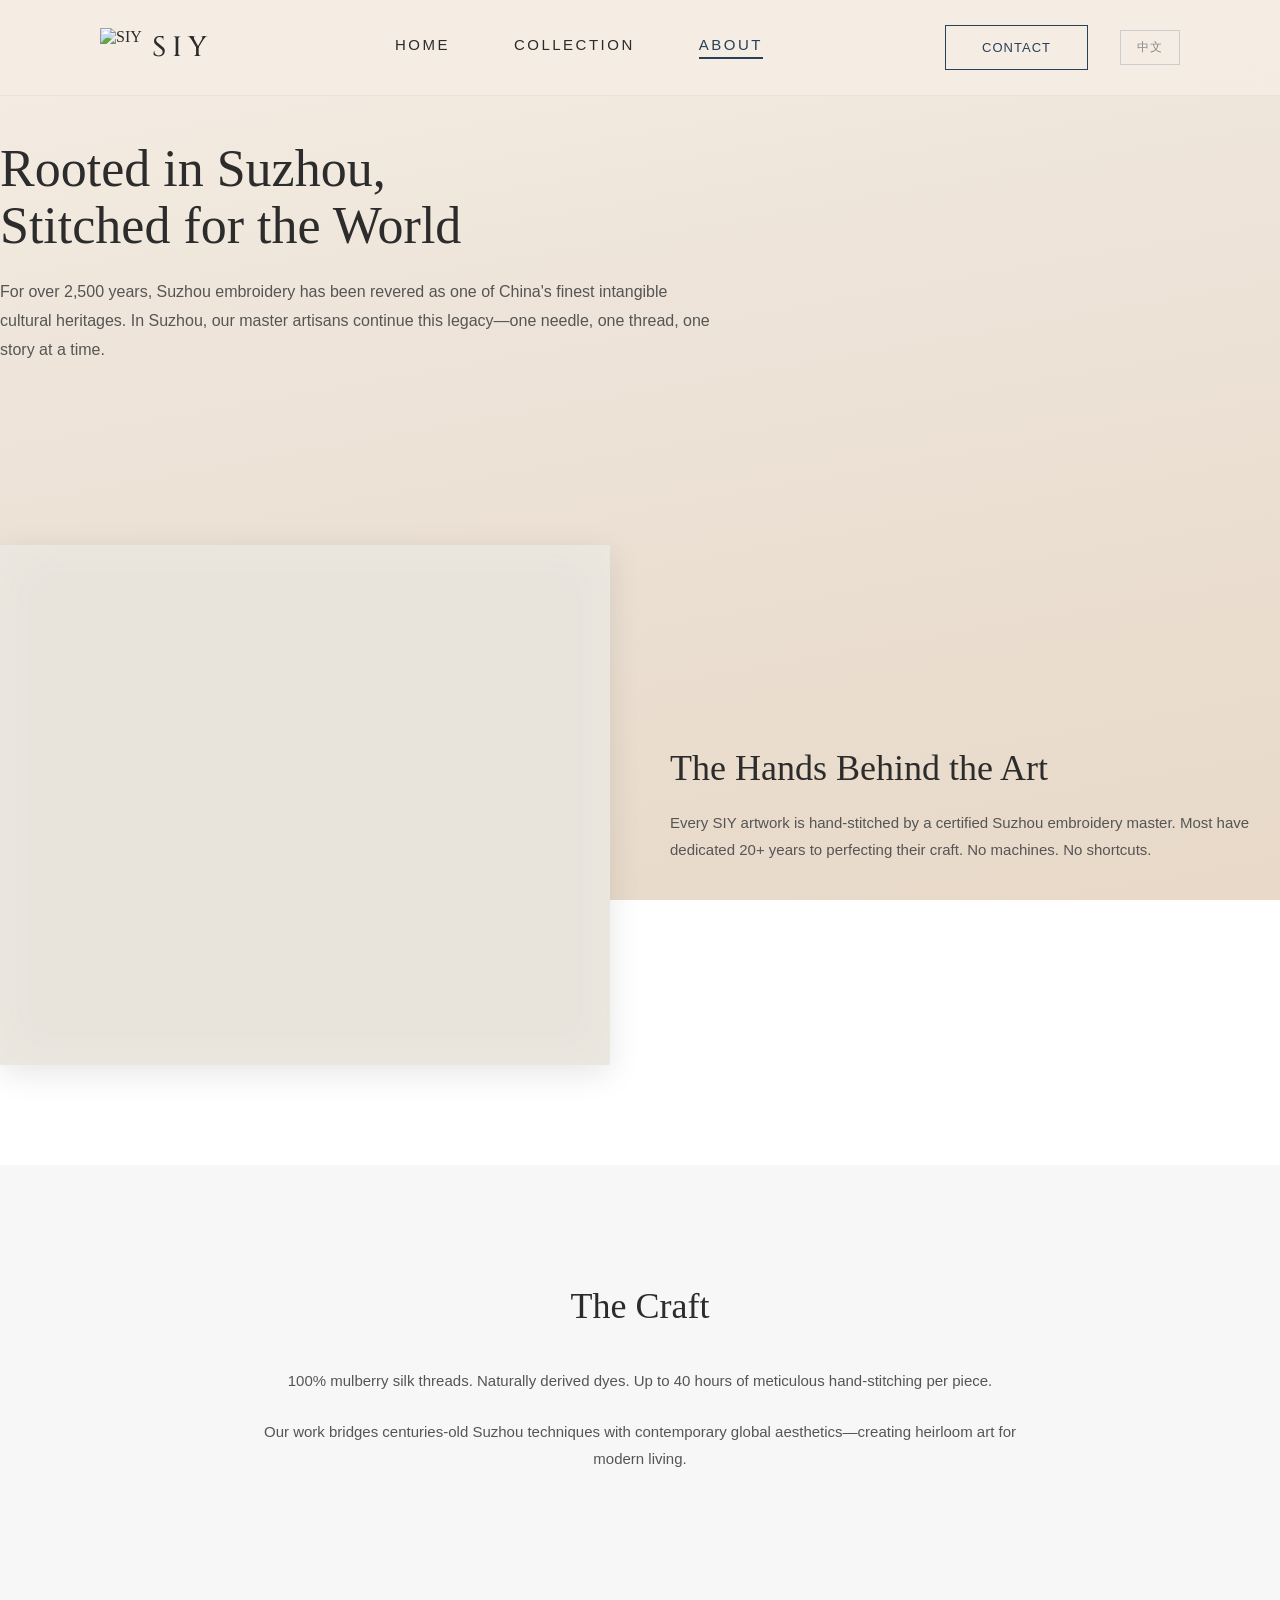
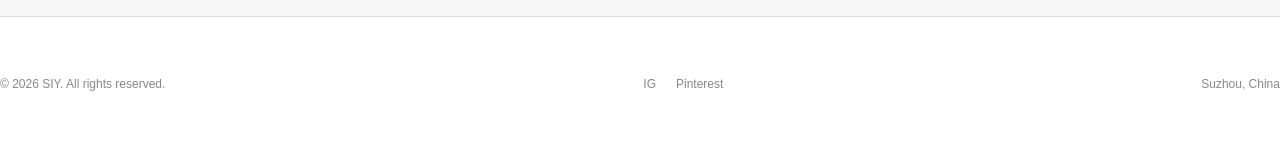
==== about.html @ 6450c593 "Add files via upload" ====
<!DOCTYPE html>
<html lang="en">
<head>
    <meta charset="UTF-8">
    <meta name="viewport" content="width=device-width, initial-scale=1.0">
    <title>About - SIY | Suzhou Silk Ornament</title>
    <link rel="icon" type="image/png" sizes="32x32" href="images/logo.png">
    <link rel="icon" type="image/png" sizes="16x16" href="images/logo.png">
    <link href="https://fonts.googleapis.com/css2?family=Cinzel:wght@400;500&display=swap" rel="stylesheet">
    <link rel="stylesheet" href="styles.css">
    <script src="scripts.js"></script>
</head>
<body>
    <!-- 全局导航 -->
    <nav class="global-nav">
        <a href="index.html" class="logo">
            <img src="images/logo.png" alt="SIY" class="logo-img">
            <span class="logo-text">SIY</span>
        </a>
        <div class="nav-menu">
            <a href="index.html" data-en="Home" data-zh="首页">Home</a>
            <a href="collection.html" data-en="Collection" data-zh="作品集">Collection</a>
            <a href="about.html" class="nav-active" data-en="About" data-zh="关于">About</a>
        </div>
        <div class="nav-right">
            <a href="contact.html" class="nav-cta" data-en="Contact" data-zh="联系">Contact</a>
            <button id="lang-toggle" class="lang-toggle" onclick="toggleLang()">中文</button>
        </div>
    </nav>
    
    <!-- Hero -->
    <section class="page-container about-hero">
        <h1 data-en-html="Rooted in Suzhou,<br>Stitched for the World" data-zh-html="扎根苏州，<br>绣制世界">Rooted in Suzhou,<br>Stitched for the World</h1>
        <p data-en="For over 2,500 years, Suzhou embroidery has been revered as one of China's finest intangible cultural heritages. In Suzhou, our master artisans continue this legacy—one needle, one thread, one story at a time." data-zh="超过2500年来，苏州刺绣一直被誉为中国最精美的非物质文化遗产之一。在苏州，我们的大师级刺绣艺人延续着这一传承——一针一线，一个故事接着一个故事。">For over 2,500 years, Suzhou embroidery has been revered as one of China's finest intangible cultural heritages. In Suzhou, our master artisans continue this legacy—one needle, one thread, one story at a time.</p>
    </section>
    
    <!-- 绣娘肖像区 -->
    <section class="page-container artisan-section">
        <div class="artisan-image"></div>
        <div class="artisan-text">
            <h2 data-en="The Hands Behind the Art" data-zh="艺术背后的手">The Hands Behind the Art</h2>
            <p data-en="Every SIY artwork is hand-stitched by a certified Suzhou embroidery master. Most have dedicated 20+ years to perfecting their craft. No machines. No shortcuts." data-zh="每一件SIY作品都由认证的苏州刺绣大师手工绣制。大多数人已经投入20多年完善他们的技艺。没有机器。没有捷径。">Every SIY artwork is hand-stitched by a certified Suzhou embroidery master. Most have dedicated 20+ years to perfecting their craft. No machines. No shortcuts.</p>
        </div>
    </section>
    
    <!-- 工艺说明 -->
    <section class="craft-section">
        <div class="page-container">
            <h2 data-en="The Craft" data-zh="工艺">The Craft</h2>
            <p data-en="100% mulberry silk threads. Naturally derived dyes. Up to 40 hours of meticulous hand-stitching per piece." data-zh="100%桑蚕丝线。天然染料。每件作品精心手工刺绣长达40小时。">100% mulberry silk threads. Naturally derived dyes. Up to 40 hours of meticulous hand-stitching per piece.</p>
            <p data-en="Our work bridges centuries-old Suzhou techniques with contemporary global aesthetics—creating heirloom art for modern living." data-zh="我们的作品连接了几个世纪前的苏州技艺与当代全球美学——为现代生活创造传世艺术。">Our work bridges centuries-old Suzhou techniques with contemporary global aesthetics—creating heirloom art for modern living.</p>
        </div>
    </section>
    
    <!-- 页脚 -->
    <footer class="footer page-container">
        <div data-en="© 2026 SIY. All rights reserved." data-zh="© 2026 SIY。保留所有权利。">© 2026 SIY. All rights reserved.</div>
        <div class="footer-center">
            <a href="#" data-en="IG" data-zh="IG">IG</a>
            <a href="#" data-en="Pinterest" data-zh="Pinterest">Pinterest</a>
        </div>
        <div data-en="Suzhou, China" data-zh="中国苏州">Suzhou, China</div>
    </footer>
</body>
</html>
---- styles.css ----
* {
    margin: 0;
    padding: 0;
    box-sizing: border-box;
}

body {
    background: linear-gradient(170deg, #F5EDE4 0%, #EDE3D8 40%, #E8D9C8 100%);
    background-attachment: fixed;
    font-family: 'Times New Roman', serif;
    color: #2C2C2C;
    overflow-x: hidden;
}

/* 全局导航 */
.global-nav {
    position: fixed;
    top: 0;
    left: 0;
    right: 0;
    height: 96px;
    background: rgba(245, 237, 228, 0.88);
    backdrop-filter: blur(12px);
    -webkit-backdrop-filter: blur(12px);
    border-bottom: 1px solid rgba(224, 220, 212, 0.6);
    display: flex;
    align-items: center;
    justify-content: space-between;
    padding: 0 100px;
    z-index: 1000;
}

.logo {
    display: flex;
    align-items: center;
    gap: 10px;
    text-decoration: none;
    color: #2C2C2C;
}

.logo-img {
    height: 40px;
    width: auto;
    display: block;
}

.logo-text {
    font-family: 'Cinzel', serif;
    font-size: 28px;
    letter-spacing: 6px;
    font-weight: 500;
    color: #2C2C2C;
}

.nav-menu {
    display: flex;
    gap: 64px;
    font-size: 15px;
    letter-spacing: 2.5px;
    text-transform: uppercase;
    font-family: 'Inter', sans-serif;
    font-weight: 400;
}

.nav-menu a {
    color: #2C2C2C;
    text-decoration: none;
    transition: color 0.3s;
    cursor: pointer;
}

.nav-menu a:hover {
    color: #284059;
}

.nav-cta {
    border: 1px solid #284059;
    color: #284059;
    padding: 14px 36px;
    font-size: 13px;
    letter-spacing: 1px;
    text-transform: uppercase;
    background: transparent;
    cursor: pointer;
    font-family: 'Inter', sans-serif;
    transition: all 0.3s;
    text-decoration: none;
    display: inline-block;
}

.nav-cta:hover {
    background: #284059;
    color: #FAF8F2;
}

.nav-cta.nav-active {
    background: #284059;
    color: #FAF8F2;
    border-color: #284059;
}

.lang-toggle {
    border: 1px solid #CCC;
    background: transparent;
    color: #888;
    padding: 8px 16px;
    font-size: 12px;
    letter-spacing: 1px;
    text-transform: uppercase;
    cursor: pointer;
    font-family: 'Inter', sans-serif;
    transition: all 0.3s;
    margin-left: 12px;
}

.lang-toggle:hover {
    border-color: #284059;
    color: #284059;
}

.nav-right {
    display: flex;
    align-items: center;
    gap: 20px;
}

.nav-menu a.nav-active {
    color: #284059;
    border-bottom: 2px solid #284059;
    padding-bottom: 4px;
}

/* 页面容器 */
.page-container {
    max-width: 1400px;
    margin: 0 auto;
    padding: 0 80px;
}

/* 首页 Hero 区 */
.hero-section {
    height: 100vh;
    display: flex;
    align-items: center;
    padding-top: 96px;
}

.hero-left {
    flex: 1;
    height: 80%;
    background: #E8E4DC;
    display: flex;
    align-items: center;
    justify-content: center;
    position: relative;
    overflow: hidden;
    padding: 20px;
}

.hero-image-placeholder {
    width: 100%;
    height: 100%;
    object-fit: cover;
    border-radius: 2px;
    box-shadow: 
        inset 0 0 60px rgba(250, 248, 242, 0.4),
        0 8px 32px rgba(0, 0, 0, 0.12);
}

.hero-right {
    flex: 1;
    padding-left: 60px;
    display: flex;
    flex-direction: column;
    justify-content: center;
}

.hero-subtitle {
    font-size: 11px;
    color: #284059;
    letter-spacing: 3px;
    text-transform: uppercase;
    margin-bottom: 20px;
}

.hero-title {
    font-size: 56px;
    line-height: 1.1;
    margin-bottom: 16px;
    font-weight: 400;
}

.hero-desc {
    font-size: 16px;
    line-height: 1.6;
    color: #666;
    margin-bottom: 40px;
    font-family: 'Inter', sans-serif;
}

.hero-cta-group {
    display: flex;
    gap: 20px;
}

.btn-primary {
    border: 1px solid #284059;
    background: transparent;
    color: #284059;
    padding: 14px 32px;
    font-size: 13px;
    letter-spacing: 1px;
    text-transform: uppercase;
    cursor: pointer;
    font-family: 'Inter', sans-serif;
    transition: all 0.3s;
    text-decoration: none;
    display: inline-block;
}

.btn-primary:hover {
    background: #284059;
    color: #FAF8F2;
}

.btn-secondary-solid {
    border: 1px solid #284059;
    background: #284059;
    color: #FAF8F2;
    padding: 14px 32px;
    font-size: 13px;
    letter-spacing: 1px;
    text-transform: uppercase;
    cursor: pointer;
    font-family: 'Inter', sans-serif;
    transition: all 0.3s;
    text-decoration: none;
    display: inline-block;
}

.btn-secondary-solid:hover {
    background: #1A2A3A;
    border-color: #1A2A3A;
}

/* 品牌标语区 */
.slogan-section {
    height: 180px;
    display: flex;
    align-items: center;
    justify-content: center;
    position: relative;
}

.slogan-text {
    font-size: 28px;
    letter-spacing: 2px;
    text-align: center;
    font-style: italic;
}

.slogan-line {
    position: absolute;
    width: 60px;
    height: 1px;
    background: #5B8C5A;
    top: 50%;
}

.slogan-line.left {
    left: 80px;
}

.slogan-line.right {
    right: 80px;
}

/* 品牌故事预览区 */
.heritage-section {
    display: flex;
    gap: 60px;
    padding: 100px 0;
}

.heritage-left {
    flex: 5;
}

.heritage-title {
    font-size: 42px;
    margin-bottom: 40px;
}

.heritage-right {
    flex: 7;
}

.heritage-text {
    font-size: 15px;
    line-height: 1.8;
    color: #555;
    font-family: 'Inter', sans-serif;
    margin-bottom: 20px;
}

.heritage-link {
    font-size: 13px;
    color: #284059;
    letter-spacing: 1px;
    text-transform: uppercase;
    cursor: pointer;
    text-decoration: none;
}

.heritage-link:hover {
    text-decoration: underline;
}

/* 代表作精选区 */
.selected-works {
    padding: 100px 0;
}

.section-title {
    text-align: center;
    font-size: 36px;
    margin-bottom: 60px;
    letter-spacing: 2px;
}

.works-grid {
    display: grid;
    grid-template-columns: repeat(3, 1fr);
    gap: 40px;
}

.work-card {
    background: #E8E4DC;
    border-radius: 2px;
    overflow: hidden;
}

.work-image {
    width: 100%;
    height: 400px;
    object-fit: cover;
    border-radius: 2px;
    box-shadow: 0 4px 16px rgba(0, 0, 0, 0.08);
    transition: all 0.4s ease;
    display: block;
}

.work-image:hover {
    transform: scale(1.02);
    box-shadow: 0 8px 24px rgba(0, 0, 0, 0.12);
}

.work-info {
    padding: 20px;
}

.work-name {
    font-size: 18px;
    margin-bottom: 8px;
}

.work-artisan {
    font-size: 13px;
    color: #888;
    font-family: 'Inter', sans-serif;
}

.works-cta {
    text-align: center;
    margin-top: 60px;
}

/* 非遗说明区 */
.mission-section {
    padding: 120px 0;
    text-align: center;
    background: rgba(0, 0, 0, 0.03);
    margin: 0 -80px;
    padding: 120px 80px;
}

.mission-text {
    font-size: 16px;
    line-height: 1.8;
    color: #555;
    font-family: 'Inter', sans-serif;
    max-width: 800px;
    margin: 0 auto 30px;
}

/* 咨询引导区 */
.inquire-banner {
    background: #F0F2F5;
    padding: 80px 0;
    text-align: center;
    margin: 0 -80px;
}

.inquire-title {
    font-size: 32px;
    margin-bottom: 40px;
}

/* 页脚 */
.footer {
    padding: 60px 0;
    border-top: 1px solid #E0DCD4;
    display: flex;
    justify-content: space-between;
    align-items: center;
    font-size: 12px;
    color: #888;
    font-family: 'Inter', sans-serif;
}

.footer-center {
    display: flex;
    gap: 20px;
}

.footer-center a {
    color: #888;
    text-decoration: none;
}

.footer-center a:hover {
    color: #284059;
}

/* Collection 页 */
.collection-header {
    padding: 120px 0 60px;
    text-align: center;
}

.collection-title {
    font-size: 48px;
    letter-spacing: 3px;
    text-transform: uppercase;
    margin-bottom: 20px;
}

.collection-desc {
    font-size: 15px;
    color: #888;
    font-family: 'Inter', sans-serif;
}

.gallery-grid {
    display: grid;
    grid-template-columns: repeat(2, 1fr);
    gap: 60px;
    padding-bottom: 80px;
}

.art-card {
    background: #FFF;
    border: 1px solid #E0DCD4;
}

.art-image {
    width: 100%;
    height: 600px;
    object-fit: cover;
    border-radius: 2px;
    box-shadow: 0 6px 24px rgba(0, 0, 0, 0.1);
    transition: all 0.4s ease;
    display: block;
}

.art-card:hover .art-image {
    transform: scale(1.01);
    box-shadow: 0 10px 32px rgba(0, 0, 0, 0.15);
}

.art-info {
    padding: 24px;
}

.art-name {
    font-size: 24px;
    margin-bottom: 8px;
}

.art-artisan {
    font-size: 14px;
    color: #888;
    font-family: 'Inter', sans-serif;
    margin-bottom: 16px;
}

.price-placeholder {
    height: 40px;
    background: #F5F5F5;
    border: 2px dashed #CCC;
    display: flex;
    align-items: center;
    justify-content: center;
    font-size: 11px;
    color: #AAA;
    margin-bottom: 16px;
}

.art-cta {
    width: 100%;
    border: 1px solid #284059;
    background: transparent;
    color: #284059;
    padding: 12px;
    font-size: 12px;
    letter-spacing: 1px;
    text-transform: uppercase;
    cursor: pointer;
    text-decoration: none;
    display: inline-block;
    text-align: center;
    box-sizing: border-box;
}

.art-cta:hover {
    background: #284059;
    color: #FAF8F2;
}

.load-more {
    text-align: center;
    padding: 60px 0;
    font-size: 14px;
    letter-spacing: 2px;
    color: #284059;
    cursor: pointer;
    text-transform: uppercase;
}

/* 浮动咨询按钮 */
.float-inquire {
    position: fixed;
    right: 40px;
    bottom: 40px;
    background: #284059;
    color: #FFF;
    padding: 16px 24px;
    border-radius: 50px;
    font-size: 13px;
    letter-spacing: 1px;
    cursor: pointer;
    box-shadow: 0 4px 12px rgba(0,0,0,0.15);
    z-index: 999;
}

/* 加载更多按钮 */
.load-more-wrap {
    text-align: center;
    padding: 60px 0 40px;
}

.load-more-btn {
    border: 1px solid #284059;
    background: transparent;
    color: #284059;
    padding: 14px 48px;
    font-size: 13px;
    letter-spacing: 2px;
    text-transform: uppercase;
    cursor: pointer;
    font-family: 'Inter', sans-serif;
    transition: all 0.3s;
}

.load-more-btn:hover {
    background: #284059;
    color: #FAF8F2;
}

.art-card-hidden {
    display: none;
}

/* About 页面样式 */
.about-hero {
    padding: 140px 0 80px;
}

.about-hero h1 {
    font-size: 52px;
    line-height: 1.1;
    margin-bottom: 24px;
    font-weight: 400;
}

.about-hero p {
    max-width: 720px;
    font-size: 16px;
    color: #555;
    line-height: 1.8;
    font-family: 'Inter', sans-serif;
}

.artisan-section {
    display: flex;
    gap: 60px;
    padding: 100px 0;
}

.artisan-image {
    flex: 1;
    background: #E8E4DC;
    height: 520px;
    border-radius: 2px;
    box-shadow: 
        inset 0 0 50px rgba(250, 248, 242, 0.3),
        0 8px 32px rgba(0, 0, 0, 0.1);
}

.artisan-text {
    flex: 1;
    display: flex;
    flex-direction: column;
    justify-content: center;
}

.artisan-text h2 {
    font-size: 36px;
    margin-bottom: 20px;
    font-weight: 400;
}

.artisan-text p {
    font-size: 15px;
    color: #555;
    line-height: 1.8;
    font-family: 'Inter', sans-serif;
}

.craft-section {
    background: rgba(0, 0, 0, 0.03);
    padding: 120px 0;
    text-align: center;
}

.craft-section h2 {
    font-size: 36px;
    margin-bottom: 40px;
    font-weight: 400;
}

.craft-section p {
    max-width: 800px;
    margin: 0 auto 24px;
    font-size: 15px;
    color: #555;
    line-height: 1.8;
    font-family: 'Inter', sans-serif;
}

/* Contact 页面样式 */
.contact-section {
    padding: 140px 0;
    display: flex;
    gap: 80px;
}

.contact-left {
    flex: 1;
}

.contact-left h1 {
    font-size: 44px;
    margin-bottom: 24px;
    font-weight: 400;
    line-height: 1.2;
}

.contact-left p {
    font-size: 15px;
    color: #555;
    line-height: 1.8;
    font-family: 'Inter', sans-serif;
    margin-bottom: 32px;
}

.contact-info {
    font-size: 14px;
    color: #888;
    line-height: 1.6;
    font-family: 'Inter', sans-serif;
}

.contact-right {
    flex: 1;
}

.contact-form {
    display: flex;
    flex-direction: column;
    gap: 24px;
}

.form-input {
    padding: 16px;
    border: 1px solid #D6D2CA;
    background: #F5F0EB;
    font-family: 'Inter', sans-serif;
    font-size: 14px;
    color: #2C2C2C;
    border-radius: 2px;
    width: 100%;
    box-sizing: border-box;
}

.form-input::placeholder {
    color: #999;
}

.form-input:focus {
    outline: none;
    border-color: #284059;
}

textarea.form-input {
    resize: vertical;
    min-height: 120px;
    font-family: 'Inter', sans-serif;
}

.form-submit {
    align-self: flex-start;
}
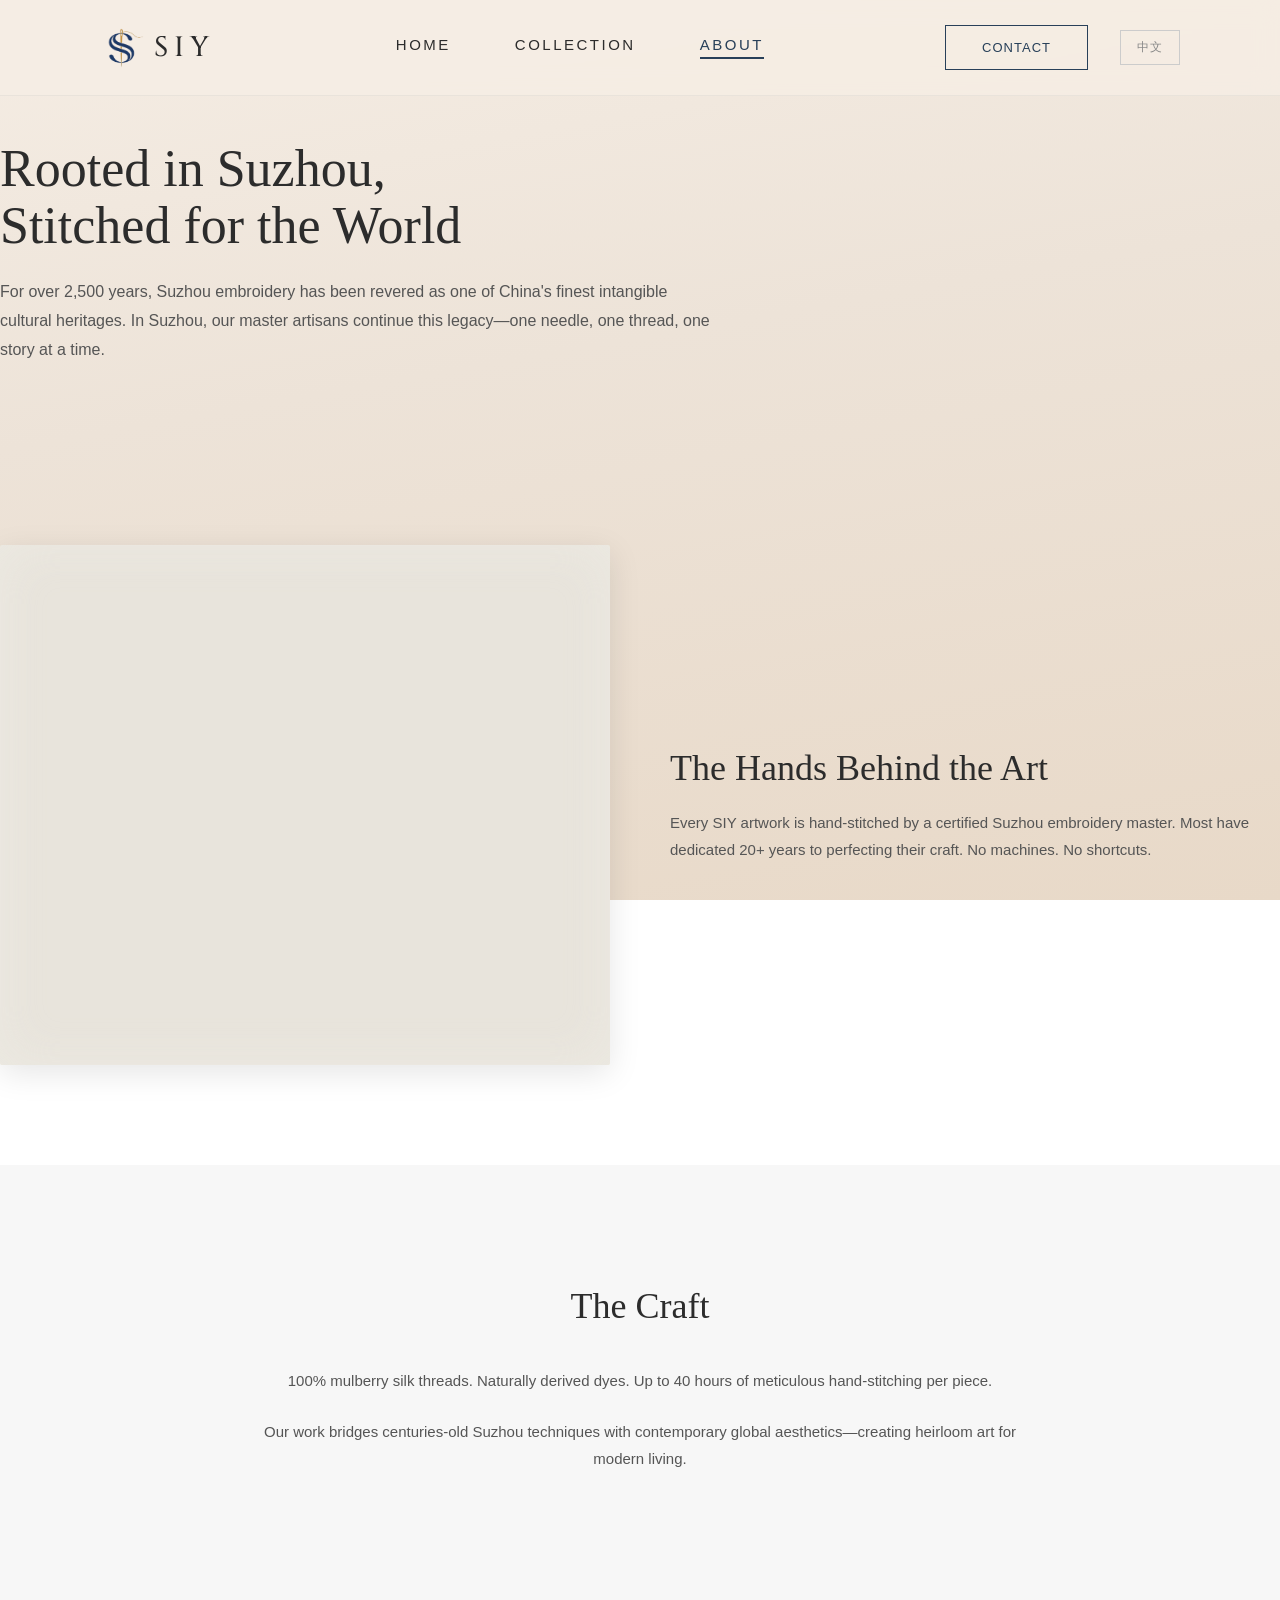
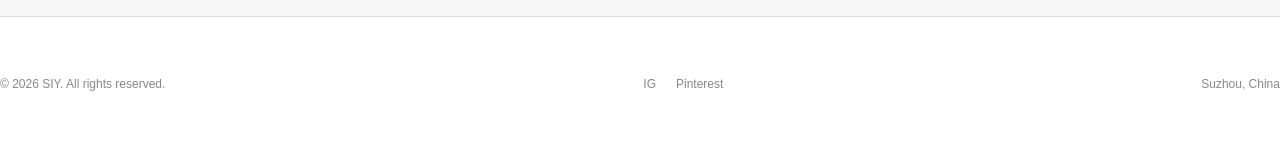
==== commit 76cbbd80: "Add files via upload" ====
--- a/about.html
+++ b/about.html
@@ -4,8 +4,8 @@
     <meta charset="UTF-8">
     <meta name="viewport" content="width=device-width, initial-scale=1.0">
     <title>About - SIY | Suzhou Silk Ornament</title>
-    <link rel="icon" type="image/png" sizes="32x32" href="images/logo.png">
-    <link rel="icon" type="image/png" sizes="16x16" href="images/logo.png">
+    <link rel="icon" type="image/png" sizes="32x32" href="logo.png">
+    <link rel="icon" type="image/png" sizes="16x16" href="logo.png">
     <link href="https://fonts.googleapis.com/css2?family=Cinzel:wght@400;500&display=swap" rel="stylesheet">
     <link rel="stylesheet" href="styles.css">
     <script src="scripts.js"></script>
@@ -14,7 +14,7 @@
     <!-- 全局导航 -->
     <nav class="global-nav">
         <a href="index.html" class="logo">
-            <img src="images/logo.png" alt="SIY" class="logo-img">
+            <img src="logo.png" alt="SIY" class="logo-img">
             <span class="logo-text">SIY</span>
         </a>
         <div class="nav-menu">
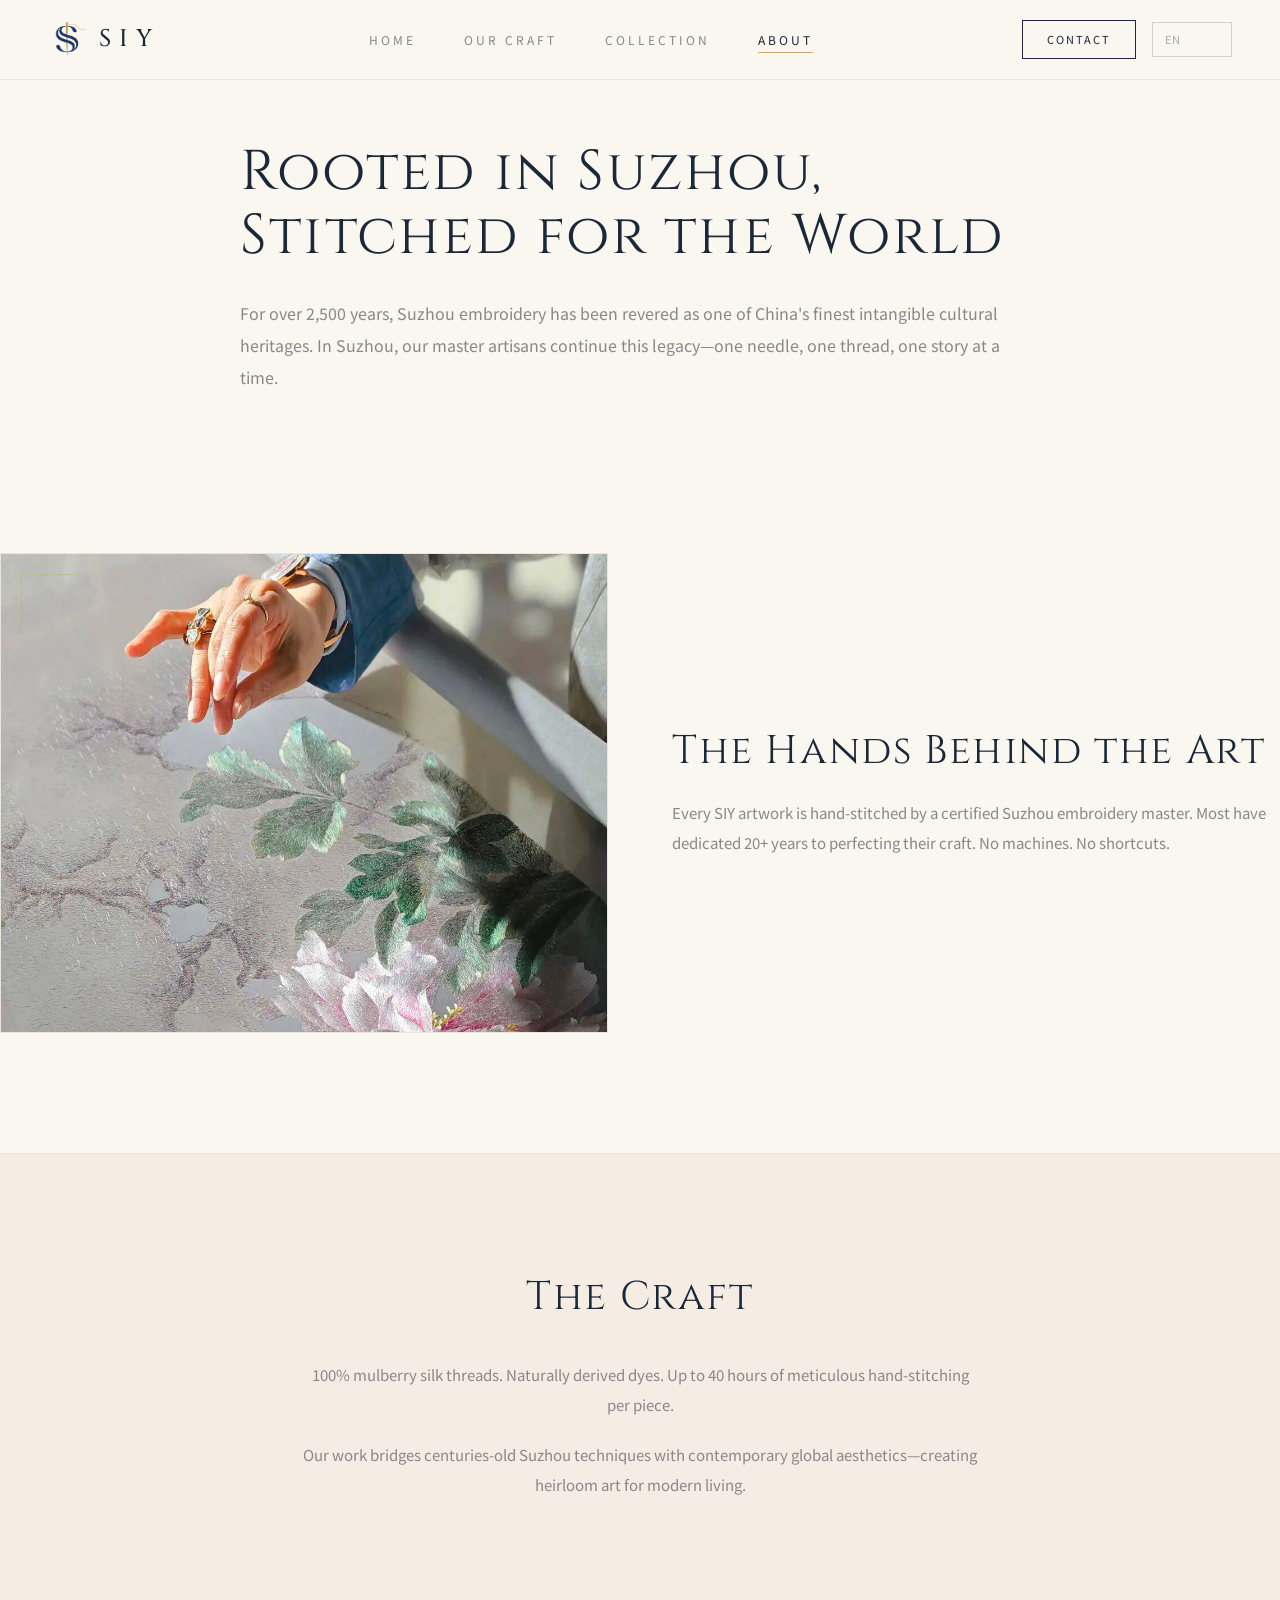
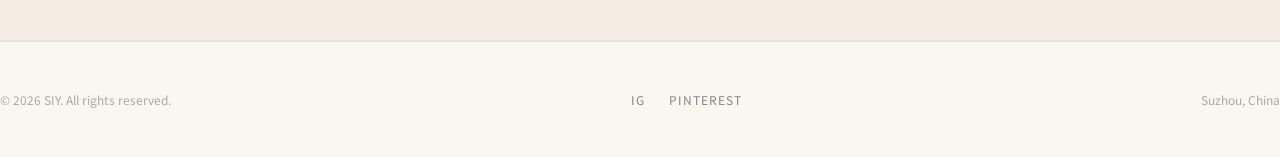
==== commit f4de03b3: "1.0" ====
--- a/about.html
+++ b/about.html
@@ -1,16 +1,17 @@
 <!DOCTYPE html>
-<html lang="en">
+<html lang="en" dir="ltr">
 <head>
     <meta charset="UTF-8">
     <meta name="viewport" content="width=device-width, initial-scale=1.0">
     <title>About - SIY | Suzhou Silk Ornament</title>
     <link rel="icon" type="image/png" sizes="32x32" href="logo.png">
     <link rel="icon" type="image/png" sizes="16x16" href="logo.png">
-    <link href="https://fonts.googleapis.com/css2?family=Cinzel:wght@400;500&display=swap" rel="stylesheet">
+    <link href="https://fonts.googleapis.com/css2?family=Cinzel:wght@400;500&family=Cormorant+Garamond:wght@400;500;600&family=Noto+Naskh+Arabic:wght@400;500&family=Noto+Sans+SC:wght@400&display=swap" rel="stylesheet">
     <link rel="stylesheet" href="styles.css">
     <script src="scripts.js"></script>
 </head>
 <body>
+
     <!-- 全局导航 -->
     <nav class="global-nav">
         <a href="index.html" class="logo">
@@ -18,48 +19,52 @@
             <span class="logo-text">SIY</span>
         </a>
         <div class="nav-menu">
-            <a href="index.html" data-en="Home" data-zh="首页">Home</a>
-            <a href="collection.html" data-en="Collection" data-zh="作品集">Collection</a>
-            <a href="about.html" class="nav-active" data-en="About" data-zh="关于">About</a>
+            <a href="index.html" data-en="Home" data-zh="首页" data-ar="الرئيسية">Home</a>
+            <a href="categories.html" data-en="Our Craft" data-zh="工艺世界" data-ar="عالمنا الحرفي">Our Craft</a>
+            <a href="collection.html" data-en="Collection" data-zh="作品集" data-ar="المجموعة">Collection</a>
+            <a href="about.html" class="nav-active" data-en="About" data-zh="关于" data-ar="من نحن">About</a>
         </div>
         <div class="nav-right">
-            <a href="contact.html" class="nav-cta" data-en="Contact" data-zh="联系">Contact</a>
-            <button id="lang-toggle" class="lang-toggle" onclick="toggleLang()">中文</button>
+            <a href="contact.html" class="nav-cta" data-en="Contact" data-zh="联系" data-ar="اتصل بنا">Contact</a>
+            <select id="lang-select" class="lang-select"></select>
         </div>
     </nav>
-    
+
     <!-- Hero -->
     <section class="page-container about-hero">
-        <h1 data-en-html="Rooted in Suzhou,<br>Stitched for the World" data-zh-html="扎根苏州，<br>绣制世界">Rooted in Suzhou,<br>Stitched for the World</h1>
-        <p data-en="For over 2,500 years, Suzhou embroidery has been revered as one of China's finest intangible cultural heritages. In Suzhou, our master artisans continue this legacy—one needle, one thread, one story at a time." data-zh="超过2500年来，苏州刺绣一直被誉为中国最精美的非物质文化遗产之一。在苏州，我们的大师级刺绣艺人延续着这一传承——一针一线，一个故事接着一个故事。">For over 2,500 years, Suzhou embroidery has been revered as one of China's finest intangible cultural heritages. In Suzhou, our master artisans continue this legacy—one needle, one thread, one story at a time.</p>
+        <h1 data-en-html="Rooted in Suzhou,<br>Stitched for the World" data-zh-html="扎根苏州，<br>绣制世界" data-ar-html="متجذرة في سوتشو،<br>مطرزة للعالم">Rooted in Suzhou,<br>Stitched for the World</h1>
+        <p data-en="For over 2,500 years, Suzhou embroidery has been revered as one of China's finest intangible cultural heritages. In Suzhou, our master artisans continue this legacy—one needle, one thread, one story at a time." data-zh="超过2500年来，苏州刺绣一直被誉为中国最精美的非物质文化遗产之一。在苏州，我们的大师级刺绣艺人延续着这一传承——一针一线，一个故事接着一个故事。" data-ar="لأكثر من 2500 عام، كان التطريز في سوتشو يُحتَرَم كواحد من أرقى التراث الثقافي غير المادي في الصين. في سوتشو، يستمر حرَفينُنا الأساتذة في هذه الشرَكة — إبرة واحدة، خيط واحد، قصة واحدة في المرة.">For over 2,500 years, Suzhou embroidery has been revered as one of China's finest intangible cultural heritages. In Suzhou, our master artisans continue this legacy—one needle, one thread, one story at a time.</p>
     </section>
-    
+
     <!-- 绣娘肖像区 -->
     <section class="page-container artisan-section">
-        <div class="artisan-image"></div>
+        <div class="artisan-image">
+                <img class="artisan-img" src="苏绣过程.jpeg" alt="Suzhou Embroidery Process">
+            </div>
         <div class="artisan-text">
-            <h2 data-en="The Hands Behind the Art" data-zh="艺术背后的手">The Hands Behind the Art</h2>
-            <p data-en="Every SIY artwork is hand-stitched by a certified Suzhou embroidery master. Most have dedicated 20+ years to perfecting their craft. No machines. No shortcuts." data-zh="每一件SIY作品都由认证的苏州刺绣大师手工绣制。大多数人已经投入20多年完善他们的技艺。没有机器。没有捷径。">Every SIY artwork is hand-stitched by a certified Suzhou embroidery master. Most have dedicated 20+ years to perfecting their craft. No machines. No shortcuts.</p>
+            <h2 data-en="The Hands Behind the Art" data-zh="艺术背后的手" data-ar="الأيدي وراء الفن">The Hands Behind the Art</h2>
+            <p data-en="Every SIY artwork is hand-stitched by a certified Suzhou embroidery master. Most have dedicated 20+ years to perfecting their craft. No machines. No shortcuts." data-zh="每一件SIY作品都由认证的苏州刺绣大师手工绣制。大多数人已经投入20多年完善他们的技艺。没有机器。没有捷径。" data-ar="كل عمل فني من SIY مطرز يدوياً على يد أستاذ مُعتمَد للتطريز في سوتشو. معظمهم كرسوا أكثر من 20 عاماً لإتقان حرفتهم. لا آلات. لا اختصارات.">Every SIY artwork is hand-stitched by a certified Suzhou embroidery master. Most have dedicated 20+ years to perfecting their craft. No machines. No shortcuts.</p>
         </div>
     </section>
-    
+
     <!-- 工艺说明 -->
     <section class="craft-section">
         <div class="page-container">
-            <h2 data-en="The Craft" data-zh="工艺">The Craft</h2>
-            <p data-en="100% mulberry silk threads. Naturally derived dyes. Up to 40 hours of meticulous hand-stitching per piece." data-zh="100%桑蚕丝线。天然染料。每件作品精心手工刺绣长达40小时。">100% mulberry silk threads. Naturally derived dyes. Up to 40 hours of meticulous hand-stitching per piece.</p>
-            <p data-en="Our work bridges centuries-old Suzhou techniques with contemporary global aesthetics—creating heirloom art for modern living." data-zh="我们的作品连接了几个世纪前的苏州技艺与当代全球美学——为现代生活创造传世艺术。">Our work bridges centuries-old Suzhou techniques with contemporary global aesthetics—creating heirloom art for modern living.</p>
+            <h2 data-en="The Craft" data-zh="工艺" data-ar="الحرفة">The Craft</h2>
+            <p data-en="100% mulberry silk threads. Naturally derived dyes. Up to 40 hours of meticulous hand-stitching per piece." data-zh="100%桑蚕丝线。天然染料。每件作品精心手工刺绣长达40小时。" data-ar="خيوط حرير التوت 100%. أصباغ مستخلصة طبيعياً. حتى 40 ساعة من التطريز اليدوي الدقيق لكل قطعة.">100% mulberry silk threads. Naturally derived dyes. Up to 40 hours of meticulous hand-stitching per piece.</p>
+            <p data-en="Our work bridges centuries-old Suzhou techniques with contemporary global aesthetics—creating heirloom art for modern living." data-zh="我们的作品连接了几个世纪前的苏州技艺与当代全球美学——为现代生活创造传世艺术。" data-ar="تربط أعمالنا تقنيات سوتشو التي تعود لقرون مع الجماليات العالمية المعاصرة — خلق فن يورث للأجيال في العيش الحديث.">Our work bridges centuries-old Suzhou techniques with contemporary global aesthetics—creating heirloom art for modern living.</p>
         </div>
     </section>
-    
+
     <!-- 页脚 -->
     <footer class="footer page-container">
-        <div data-en="© 2026 SIY. All rights reserved." data-zh="© 2026 SIY。保留所有权利。">© 2026 SIY. All rights reserved.</div>
+        <div data-en="© 2026 SIY. All rights reserved." data-zh="© 2026 SIY。保留所有权利。" data-ar="© 2026 SIY. جميع الحقوق محفوظة.">© 2026 SIY. All rights reserved.</div>
         <div class="footer-center">
-            <a href="#" data-en="IG" data-zh="IG">IG</a>
-            <a href="#" data-en="Pinterest" data-zh="Pinterest">Pinterest</a>
+            <a href="#" data-en="IG" data-zh="IG" data-ar="انستغرام">IG</a>
+            <a href="#" data-en="Pinterest" data-zh="Pinterest" data-ar="بينتيرست">Pinterest</a>
         </div>
-        <div data-en="Suzhou, China" data-zh="中国苏州">Suzhou, China</div>
+        <div data-en="Suzhou, China" data-zh="中国苏州" data-ar="سوتشو، الصين">Suzhou, China</div>
     </footer>
+
 </body>
 </html>
--- a/styles.css
+++ b/styles.css
@@ -1,733 +1,1276 @@
-* {
+/* ============================================
+   SIY — Silk & Sand
+   Aesthetic: Eastern minimalism × Middle Eastern warmth
+   Palette: Ivory base / Indigo accent / Gold luxury
+   ============================================ */
+
+/* --- CSS Variables --- */
+:root {
+    --ivory:       #FAF6F0;
+    --ivory-warm:   #F5EDE4;
+    --cream:        #EDE3D8;
+    --sand:         #E8D9C8;
+    --indigo:       #1B2838;
+    --indigo-light: #2C3E50;
+    --gold:         #C9A96E;
+    --gold-light:   #D4B87A;
+    --text:         #2A2A2A;
+    --text-muted:   #888888;
+    --text-light:   #AAAAAA;
+    --border:       #D6D2CA;
+    --border-light: #E8E4DC;
+    --serif:        'Cormorant Garamond', 'Noto Serif SC', 'Times New Roman', serif;
+    --sans:         'Inter', 'Noto Sans Arabic', 'Noto Sans SC', sans-serif;
+    --display:      'Cinzel', 'Noto Serif SC', serif;
+    --transition:    0.35s cubic-bezier(0.4, 0, 0.2, 1);
+}
+
+/* --- Reset & Base --- */
+*, *::before, *::after {
     margin: 0;
     padding: 0;
     box-sizing: border-box;
 }
 
+html {
+    scroll-behavior: smooth;
+    font-size: 16px;
+}
+
 body {
-    background: linear-gradient(170deg, #F5EDE4 0%, #EDE3D8 40%, #E8D9C8 100%);
-    background-attachment: fixed;
-    font-family: 'Times New Roman', serif;
-    color: #2C2C2C;
+    background: var(--ivory);
+    color: var(--text);
+    font-family: var(--sans);
+    line-height: 1.6;
     overflow-x: hidden;
-}
-
-/* 全局导航 */
+    -webkit-font-smoothing: antialiased;
+    -moz-osx-font-smoothing: grayscale;
+}
+
+a { color: inherit; text-decoration: none; }
+button { font: inherit; cursor: pointer; }
+img { max-width: 100%; display: block; }
+select, input, textarea { font: inherit; }
+
+/* --- Geometric pattern overlay (CSS-only) --- */
+body::before {
+    content: '';
+    position: fixed;
+    inset: 0;
+    pointer-events: none;
+    z-index: 0;
+    opacity: 0.03;
+    background-image:
+        radial-gradient(circle at 20% 30%, var(--gold) 1px, transparent 1px),
+        radial-gradient(circle at 80% 70%, var(--gold) 1px, transparent 1px);
+    background-size: 60px 60px, 80px 80px;
+}
+
+/* ============================================
+   TYPOGRAPHY
+   ============================================ */
+
+h1, h2, h3, .display {
+    font-family: var(--display);
+    font-weight: 400;
+    letter-spacing: 0.04em;
+    line-height: 1.15;
+}
+
+/* ============================================
+   GLOBAL NAV
+   ============================================ */
 .global-nav {
     position: fixed;
-    top: 0;
-    left: 0;
-    right: 0;
-    height: 96px;
-    background: rgba(245, 237, 228, 0.88);
-    backdrop-filter: blur(12px);
-    -webkit-backdrop-filter: blur(12px);
-    border-bottom: 1px solid rgba(224, 220, 212, 0.6);
+    top: 0; left: 0; right: 0;
+    height: 80px;
+    background: rgba(250, 246, 240, 0.92);
+    backdrop-filter: blur(16px);
+    -webkit-backdrop-filter: blur(16px);
+    border-bottom: 1px solid var(--border-light);
     display: flex;
     align-items: center;
     justify-content: space-between;
-    padding: 0 100px;
+    padding: 0 48px;
     z-index: 1000;
+    transition: var(--transition);
 }
 
 .logo {
     display: flex;
     align-items: center;
-    gap: 10px;
+    gap: 12px;
     text-decoration: none;
-    color: #2C2C2C;
+    color: var(--indigo);
 }
 
 .logo-img {
-    height: 40px;
+    height: 36px;
     width: auto;
-    display: block;
 }
 
 .logo-text {
-    font-family: 'Cinzel', serif;
-    font-size: 28px;
-    letter-spacing: 6px;
+    font-family: var(--display);
+    font-size: 24px;
+    letter-spacing: 8px;
+    color: var(--indigo);
     font-weight: 500;
-    color: #2C2C2C;
 }
 
 .nav-menu {
     display: flex;
-    gap: 64px;
-    font-size: 15px;
-    letter-spacing: 2.5px;
-    text-transform: uppercase;
-    font-family: 'Inter', sans-serif;
+    gap: 48px;
+    font-size: 12px;
+    letter-spacing: 3px;
+    text-transform: uppercase;
+    font-family: var(--sans);
     font-weight: 400;
 }
 
 .nav-menu a {
-    color: #2C2C2C;
-    text-decoration: none;
-    transition: color 0.3s;
-    cursor: pointer;
-}
-
-.nav-menu a:hover {
-    color: #284059;
-}
-
-.nav-cta {
-    border: 1px solid #284059;
-    color: #284059;
-    padding: 14px 36px;
-    font-size: 13px;
-    letter-spacing: 1px;
-    text-transform: uppercase;
-    background: transparent;
-    cursor: pointer;
-    font-family: 'Inter', sans-serif;
-    transition: all 0.3s;
-    text-decoration: none;
-    display: inline-block;
-}
-
-.nav-cta:hover {
-    background: #284059;
-    color: #FAF8F2;
-}
-
-.nav-cta.nav-active {
-    background: #284059;
-    color: #FAF8F2;
-    border-color: #284059;
-}
-
-.lang-toggle {
-    border: 1px solid #CCC;
-    background: transparent;
-    color: #888;
-    padding: 8px 16px;
-    font-size: 12px;
-    letter-spacing: 1px;
-    text-transform: uppercase;
-    cursor: pointer;
-    font-family: 'Inter', sans-serif;
-    transition: all 0.3s;
-    margin-left: 12px;
-}
-
-.lang-toggle:hover {
-    border-color: #284059;
-    color: #284059;
+    color: var(--text-muted);
+    transition: color var(--transition);
+    position: relative;
+}
+
+.nav-menu a::after {
+    content: '';
+    position: absolute;
+    bottom: -4px;
+    left: 0;
+    width: 0;
+    height: 1px;
+    background: var(--gold);
+    transition: width var(--transition);
+}
+
+.nav-menu a:hover,
+.nav-menu a.nav-active {
+    color: var(--indigo);
+}
+
+.nav-menu a.nav-active::after,
+.nav-menu a:hover::after {
+    width: 100%;
 }
 
 .nav-right {
     display: flex;
     align-items: center;
-    gap: 20px;
-}
-
-.nav-menu a.nav-active {
-    color: #284059;
-    border-bottom: 2px solid #284059;
-    padding-bottom: 4px;
-}
-
-/* 页面容器 */
+    gap: 16px;
+}
+
+.nav-cta {
+    font-size: 11px;
+    letter-spacing: 2px;
+    text-transform: uppercase;
+    color: var(--indigo);
+    border: 1px solid var(--indigo);
+    padding: 10px 24px;
+    transition: all var(--transition);
+    font-family: var(--sans);
+}
+
+.nav-cta:hover,
+.nav-cta.nav-active {
+    background: var(--indigo);
+    color: var(--ivory);
+}
+
+.lang-select {
+    font-size: 11px;
+    letter-spacing: 1px;
+    text-transform: uppercase;
+    color: var(--text-light);
+    background: transparent;
+    border: 1px solid var(--border);
+    padding: 8px 12px;
+    transition: all var(--transition);
+    font-family: var(--sans);
+    cursor: pointer;
+    -webkit-appearance: none;
+    appearance: none;
+    min-width: 80px;
+}
+
+.lang-select:hover {
+    border-color: var(--gold);
+    color: var(--gold);
+}
+
+/* RTL nav adjustments */
+
+/* ============================================
+   PAGE CONTAINER
+   ============================================ */
 .page-container {
-    max-width: 1400px;
+    max-width: 1280px;
     margin: 0 auto;
-    padding: 0 80px;
-}
-
-/* 首页 Hero 区 */
+    padding: 0 48px;
+}
+
+/* ============================================
+   HERO SECTION — INDEX.HTML
+   ============================================ */
 .hero-section {
+    min-height: 100vh;
+    display: grid;
+    grid-template-columns: 1fr 1fr;
+    align-items: center;
+    padding-top: 80px;
+    position: relative;
+}
+
+.hero-left {
+    position: relative;
     height: 100vh;
-    display: flex;
-    align-items: center;
-    padding-top: 96px;
-}
-
-.hero-left {
-    flex: 1;
-    height: 80%;
-    background: #E8E4DC;
-    display: flex;
-    align-items: center;
-    justify-content: center;
-    position: relative;
     overflow: hidden;
-    padding: 20px;
+    background: var(--cream);
 }
 
 .hero-image-placeholder {
     width: 100%;
     height: 100%;
     object-fit: cover;
-    border-radius: 2px;
-    box-shadow: 
-        inset 0 0 60px rgba(250, 248, 242, 0.4),
-        0 8px 32px rgba(0, 0, 0, 0.12);
+    transition: transform 8s ease;
+}
+
+.hero-left:hover .hero-image-placeholder {
+    transform: scale(1.05);
+}
+
+/* Gold geometric corner decoration */
+.hero-left::before {
+    content: '';
+    position: absolute;
+    top: 40px;
+    left: 40px;
+    width: 80px;
+    height: 80px;
+    border-top: 1px solid var(--gold);
+    border-left: 1px solid var(--gold);
+    opacity: 0.5;
+    z-index: 2;
+    pointer-events: none;
+}
+
+.hero-left::after {
+    content: '';
+    position: absolute;
+    bottom: 40px;
+    right: 40px;
+    width: 80px;
+    height: 80px;
+    border-bottom: 1px solid var(--gold);
+    border-right: 1px solid var(--gold);
+    opacity: 0.5;
+    z-index: 2;
+    pointer-events: none;
 }
 
 .hero-right {
-    flex: 1;
-    padding-left: 60px;
+    padding: 60px 80px;
     display: flex;
     flex-direction: column;
     justify-content: center;
 }
 
 .hero-subtitle {
-    font-size: 11px;
-    color: #284059;
-    letter-spacing: 3px;
-    text-transform: uppercase;
-    margin-bottom: 20px;
+    font-size: 10px;
+    letter-spacing: 5px;
+    text-transform: uppercase;
+    color: var(--gold);
+    margin-bottom: 24px;
+    font-family: var(--sans);
+    font-weight: 500;
 }
 
 .hero-title {
-    font-size: 56px;
-    line-height: 1.1;
-    margin-bottom: 16px;
-    font-weight: 400;
+    font-size: clamp(36px, 5vw, 64px);
+    margin-bottom: 28px;
+    color: var(--indigo);
+    font-family: var(--display);
 }
 
 .hero-desc {
-    font-size: 16px;
-    line-height: 1.6;
-    color: #666;
-    margin-bottom: 40px;
-    font-family: 'Inter', sans-serif;
+    font-size: 15px;
+    line-height: 1.8;
+    color: var(--text-muted);
+    margin-bottom: 48px;
+    max-width: 440px;
+    font-family: var(--sans);
 }
 
 .hero-cta-group {
     display: flex;
     gap: 20px;
-}
-
+    flex-wrap: wrap;
+}
+
+/* RTL hero */
+
+/* ============================================
+   BUTTONS
+   ============================================ */
 .btn-primary {
-    border: 1px solid #284059;
+    display: inline-block;
+    font-size: 11px;
+    letter-spacing: 2.5px;
+    text-transform: uppercase;
+    padding: 16px 40px;
+    border: 1px solid var(--indigo);
     background: transparent;
-    color: #284059;
-    padding: 14px 32px;
-    font-size: 13px;
-    letter-spacing: 1px;
-    text-transform: uppercase;
-    cursor: pointer;
-    font-family: 'Inter', sans-serif;
-    transition: all 0.3s;
-    text-decoration: none;
+    color: var(--indigo);
+    transition: all var(--transition);
+    font-family: var(--sans);
+    text-align: center;
+}
+
+.btn-primary:hover {
+    background: var(--indigo);
+    color: var(--ivory);
+}
+
+.btn-secondary-solid {
     display: inline-block;
-}
-
-.btn-primary:hover {
-    background: #284059;
-    color: #FAF8F2;
-}
-
-.btn-secondary-solid {
-    border: 1px solid #284059;
-    background: #284059;
-    color: #FAF8F2;
-    padding: 14px 32px;
-    font-size: 13px;
-    letter-spacing: 1px;
-    text-transform: uppercase;
-    cursor: pointer;
-    font-family: 'Inter', sans-serif;
-    transition: all 0.3s;
-    text-decoration: none;
-    display: inline-block;
+    font-size: 11px;
+    letter-spacing: 2.5px;
+    text-transform: uppercase;
+    padding: 16px 40px;
+    border: 1px solid var(--indigo);
+    background: var(--indigo);
+    color: var(--ivory);
+    transition: all var(--transition);
+    font-family: var(--sans);
+    text-align: center;
 }
 
 .btn-secondary-solid:hover {
-    background: #1A2A3A;
-    border-color: #1A2A3A;
-}
-
-/* 品牌标语区 */
+    background: var(--gold);
+    border-color: var(--gold);
+    color: var(--indigo);
+}
+
+/* ============================================
+   SLOGAN SECTION
+   ============================================ */
 .slogan-section {
-    height: 180px;
+    padding: 100px 48px;
     display: flex;
     align-items: center;
     justify-content: center;
+    gap: 32px;
     position: relative;
 }
 
 .slogan-text {
-    font-size: 28px;
-    letter-spacing: 2px;
+    font-size: clamp(18px, 2.5vw, 28px);
+    font-style: italic;
+    color: var(--indigo);
     text-align: center;
-    font-style: italic;
+    letter-spacing: 1px;
+    font-family: var(--serif);
 }
 
 .slogan-line {
-    position: absolute;
-    width: 60px;
+    width: 80px;
     height: 1px;
-    background: #5B8C5A;
-    top: 50%;
-}
-
-.slogan-line.left {
-    left: 80px;
-}
-
-.slogan-line.right {
-    right: 80px;
-}
-
-/* 品牌故事预览区 */
+    background: var(--gold);
+    opacity: 0.5;
+}
+
+/* ============================================
+   HERITAGE SECTION — INDEX.HTML
+   ============================================ */
 .heritage-section {
-    display: flex;
-    gap: 60px;
-    padding: 100px 0;
+    display: grid;
+    grid-template-columns: 1fr 1.2fr;
+    gap: 80px;
+    padding: 120px 0;
+    align-items: start;
 }
 
 .heritage-left {
-    flex: 5;
+    position: sticky;
+    top: 120px;
 }
 
 .heritage-title {
-    font-size: 42px;
-    margin-bottom: 40px;
+    font-size: clamp(32px, 4vw, 48px);
+    color: var(--indigo);
+    font-family: var(--display);
 }
 
 .heritage-right {
-    flex: 7;
+    padding-top: 8px;
 }
 
 .heritage-text {
     font-size: 15px;
-    line-height: 1.8;
-    color: #555;
-    font-family: 'Inter', sans-serif;
-    margin-bottom: 20px;
+    line-height: 2;
+    color: var(--text-muted);
+    margin-bottom: 24px;
+    font-family: var(--sans);
 }
 
 .heritage-link {
-    font-size: 13px;
-    color: #284059;
-    letter-spacing: 1px;
-    text-transform: uppercase;
-    cursor: pointer;
-    text-decoration: none;
+    font-size: 12px;
+    letter-spacing: 2px;
+    text-transform: uppercase;
+    color: var(--gold);
+    transition: color var(--transition);
+    font-family: var(--sans);
 }
 
 .heritage-link:hover {
-    text-decoration: underline;
-}
-
-/* 代表作精选区 */
+    color: var(--indigo);
+}
+
+/* ============================================
+   SELECTED WORKS — INDEX.HTML
+   ============================================ */
 .selected-works {
-    padding: 100px 0;
+    padding: 120px 0 80px;
 }
 
 .section-title {
     text-align: center;
-    font-size: 36px;
-    margin-bottom: 60px;
-    letter-spacing: 2px;
+    font-size: clamp(28px, 3.5vw, 40px);
+    color: var(--indigo);
+    margin-bottom: 64px;
+    letter-spacing: 3px;
+    text-transform: uppercase;
+    font-family: var(--display);
 }
 
 .works-grid {
     display: grid;
     grid-template-columns: repeat(3, 1fr);
-    gap: 40px;
+    gap: 32px;
 }
 
 .work-card {
-    background: #E8E4DC;
-    border-radius: 2px;
+    background: var(--ivory-warm);
     overflow: hidden;
+    transition: transform var(--transition);
+}
+
+.work-card:hover {
+    transform: translateY(-4px);
 }
 
 .work-image {
     width: 100%;
-    height: 400px;
+    height: 380px;
     object-fit: cover;
-    border-radius: 2px;
-    box-shadow: 0 4px 16px rgba(0, 0, 0, 0.08);
-    transition: all 0.4s ease;
-    display: block;
-}
-
-.work-image:hover {
-    transform: scale(1.02);
-    box-shadow: 0 8px 24px rgba(0, 0, 0, 0.12);
+    transition: transform 0.6s ease;
+}
+
+.work-card:hover .work-image {
+    transform: scale(1.03);
 }
 
 .work-info {
-    padding: 20px;
+    padding: 24px;
 }
 
 .work-name {
     font-size: 18px;
-    margin-bottom: 8px;
+    color: var(--indigo);
+    font-family: var(--serif);
+    margin-bottom: 4px;
 }
 
 .work-artisan {
-    font-size: 13px;
-    color: #888;
-    font-family: 'Inter', sans-serif;
+    font-size: 12px;
+    color: var(--text-light);
+    font-family: var(--sans);
+    letter-spacing: 1px;
+    text-transform: uppercase;
 }
 
 .works-cta {
     text-align: center;
-    margin-top: 60px;
-}
-
-/* 非遗说明区 */
+    margin-top: 64px;
+}
+
+/* ============================================
+   MISSION SECTION
+   ============================================ */
 .mission-section {
-    padding: 120px 0;
+    padding: 120px 48px;
     text-align: center;
-    background: rgba(0, 0, 0, 0.03);
-    margin: 0 -80px;
-    padding: 120px 80px;
+    background: var(--ivory-warm);
+    border-top: 1px solid var(--border-light);
+    border-bottom: 1px solid var(--border-light);
 }
 
 .mission-text {
-    font-size: 16px;
-    line-height: 1.8;
-    color: #555;
-    font-family: 'Inter', sans-serif;
-    max-width: 800px;
-    margin: 0 auto 30px;
-}
-
-/* 咨询引导区 */
+    font-size: 15px;
+    line-height: 2;
+    color: var(--text-muted);
+    max-width: 720px;
+    margin: 0 auto 20px;
+    font-family: var(--sans);
+}
+
+/* ============================================
+   INQUIRE BANNER
+   ============================================ */
 .inquire-banner {
-    background: #F0F2F5;
-    padding: 80px 0;
+    padding: 100px 48px;
     text-align: center;
-    margin: 0 -80px;
+    background: var(--indigo);
+    color: var(--ivory);
 }
 
 .inquire-title {
-    font-size: 32px;
+    font-size: clamp(24px, 3vw, 36px);
     margin-bottom: 40px;
-}
-
-/* 页脚 */
+    font-family: var(--display);
+    font-weight: 400;
+    color: var(--ivory);
+}
+
+.inquire-banner .btn-primary {
+    border-color: var(--gold);
+    color: var(--gold);
+}
+
+.inquire-banner .btn-primary:hover {
+    background: var(--gold);
+    color: var(--indigo);
+}
+
+/* ============================================
+   FOOTER
+   ============================================ */
 .footer {
-    padding: 60px 0;
-    border-top: 1px solid #E0DCD4;
+    padding: 48px 0;
+    border-top: 1px solid var(--border-light);
     display: flex;
     justify-content: space-between;
     align-items: center;
     font-size: 12px;
-    color: #888;
-    font-family: 'Inter', sans-serif;
+    color: var(--text-light);
+    font-family: var(--sans);
 }
 
 .footer-center {
     display: flex;
-    gap: 20px;
+    gap: 24px;
 }
 
 .footer-center a {
-    color: #888;
-    text-decoration: none;
+    color: var(--text-muted);
+    transition: color var(--transition);
+    font-size: 12px;
+    letter-spacing: 1px;
+    text-transform: uppercase;
 }
 
 .footer-center a:hover {
-    color: #284059;
-}
-
-/* Collection 页 */
+    color: var(--gold);
+}
+
+/* RTL footer */
+
+/* ============================================
+   COLLECTION PAGE
+   ============================================ */
 .collection-header {
-    padding: 120px 0 60px;
+    padding: 140px 0 60px;
     text-align: center;
 }
 
 .collection-title {
-    font-size: 48px;
-    letter-spacing: 3px;
-    text-transform: uppercase;
-    margin-bottom: 20px;
+    font-size: clamp(36px, 5vw, 56px);
+    letter-spacing: 4px;
+    text-transform: uppercase;
+    color: var(--indigo);
+    font-family: var(--display);
+    margin-bottom: 16px;
 }
 
 .collection-desc {
-    font-size: 15px;
-    color: #888;
-    font-family: 'Inter', sans-serif;
+    font-size: 14px;
+    color: var(--text-muted);
+    font-family: var(--sans);
+    letter-spacing: 1px;
 }
 
 .gallery-grid {
     display: grid;
     grid-template-columns: repeat(2, 1fr);
-    gap: 60px;
-    padding-bottom: 80px;
+    gap: 48px;
+    padding: 40px 0 80px;
 }
 
 .art-card {
-    background: #FFF;
-    border: 1px solid #E0DCD4;
+    background: var(--ivory);
+    border: 1px solid var(--border-light);
+    overflow: hidden;
+    transition: transform var(--transition), box-shadow var(--transition);
+}
+
+.art-card:hover {
+    transform: translateY(-4px);
+    box-shadow: 0 12px 40px rgba(27, 40, 56, 0.08);
 }
 
 .art-image {
     width: 100%;
-    height: 600px;
+    height: 520px;
     object-fit: cover;
-    border-radius: 2px;
-    box-shadow: 0 6px 24px rgba(0, 0, 0, 0.1);
-    transition: all 0.4s ease;
-    display: block;
+    transition: transform 0.6s ease;
 }
 
 .art-card:hover .art-image {
-    transform: scale(1.01);
-    box-shadow: 0 10px 32px rgba(0, 0, 0, 0.15);
+    transform: scale(1.02);
 }
 
 .art-info {
-    padding: 24px;
+    padding: 28px 32px;
 }
 
 .art-name {
-    font-size: 24px;
-    margin-bottom: 8px;
+    font-size: 22px;
+    color: var(--indigo);
+    font-family: var(--serif);
+    margin-bottom: 6px;
 }
 
 .art-artisan {
-    font-size: 14px;
-    color: #888;
-    font-family: 'Inter', sans-serif;
-    margin-bottom: 16px;
+    font-size: 12px;
+    color: var(--text-light);
+    font-family: var(--sans);
+    letter-spacing: 1px;
+    text-transform: uppercase;
+    margin-bottom: 20px;
 }
 
 .price-placeholder {
     height: 40px;
-    background: #F5F5F5;
-    border: 2px dashed #CCC;
+    background: var(--ivory-warm);
+    border: 1px dashed var(--border);
     display: flex;
     align-items: center;
     justify-content: center;
     font-size: 11px;
-    color: #AAA;
-    margin-bottom: 16px;
+    color: var(--text-light);
+    margin-bottom: 20px;
+    font-family: var(--sans);
 }
 
 .art-cta {
+    display: block;
     width: 100%;
-    border: 1px solid #284059;
+    padding: 14px;
+    font-size: 11px;
+    letter-spacing: 2px;
+    text-transform: uppercase;
+    border: 1px solid var(--indigo);
     background: transparent;
-    color: #284059;
-    padding: 12px;
-    font-size: 12px;
-    letter-spacing: 1px;
-    text-transform: uppercase;
+    color: var(--indigo);
+    text-align: center;
+    transition: all var(--transition);
+    font-family: var(--sans);
+    box-sizing: border-box;
     cursor: pointer;
-    text-decoration: none;
-    display: inline-block;
-    text-align: center;
-    box-sizing: border-box;
 }
 
 .art-cta:hover {
-    background: #284059;
-    color: #FAF8F2;
-}
-
-.load-more {
-    text-align: center;
-    padding: 60px 0;
-    font-size: 14px;
-    letter-spacing: 2px;
-    color: #284059;
-    cursor: pointer;
-    text-transform: uppercase;
-}
-
-/* 浮动咨询按钮 */
-.float-inquire {
-    position: fixed;
-    right: 40px;
-    bottom: 40px;
-    background: #284059;
-    color: #FFF;
-    padding: 16px 24px;
-    border-radius: 50px;
-    font-size: 13px;
-    letter-spacing: 1px;
-    cursor: pointer;
-    box-shadow: 0 4px 12px rgba(0,0,0,0.15);
-    z-index: 999;
-}
-
-/* 加载更多按钮 */
+    background: var(--indigo);
+    color: var(--ivory);
+}
+
 .load-more-wrap {
     text-align: center;
-    padding: 60px 0 40px;
+    padding: 40px 0 80px;
 }
 
 .load-more-btn {
-    border: 1px solid #284059;
+    font-size: 11px;
+    letter-spacing: 3px;
+    text-transform: uppercase;
+    padding: 16px 56px;
+    border: 1px solid var(--gold);
     background: transparent;
-    color: #284059;
-    padding: 14px 48px;
-    font-size: 13px;
-    letter-spacing: 2px;
-    text-transform: uppercase;
+    color: var(--gold);
+    transition: all var(--transition);
+    font-family: var(--sans);
     cursor: pointer;
-    font-family: 'Inter', sans-serif;
-    transition: all 0.3s;
 }
 
 .load-more-btn:hover {
-    background: #284059;
-    color: #FAF8F2;
+    background: var(--gold);
+    color: var(--indigo);
 }
 
 .art-card-hidden {
     display: none;
 }
 
-/* About 页面样式 */
+/* ============================================
+   ABOUT PAGE
+   ============================================ */
 .about-hero {
     padding: 140px 0 80px;
+    max-width: 800px;
 }
 
 .about-hero h1 {
-    font-size: 52px;
-    line-height: 1.1;
+    font-size: clamp(36px, 5vw, 56px);
+    color: var(--indigo);
+    margin-bottom: 28px;
+    font-family: var(--display);
+    font-weight: 400;
+    line-height: 1.15;
+}
+
+.about-hero p {
+    font-size: 16px;
+    line-height: 2;
+    color: var(--text-muted);
+    font-family: var(--sans);
+}
+
+.artisan-section {
+    display: grid;
+    grid-template-columns: 1fr 1fr;
+    gap: 64px;
+    padding: 80px 0 120px;
+    align-items: center;
+}
+
+.artisan-image {
+    height: 480px;
+    background: var(--cream);
+    border: 1px solid var(--border-light);
+    position: relative;
+    overflow: hidden;
+}
+
+/* Gold corner on artisan image */
+.artisan-image::before {
+    content: '';
+    position: absolute;
+    top: 20px; left: 20px;
+    width: 60px; height: 60px;
+    border-top: 1px solid var(--gold);
+    border-left: 1px solid var(--gold);
+    opacity: 0.4;
+    pointer-events: none;
+}
+
+.artisan-text h2 {
+    font-size: clamp(28px, 3.5vw, 40px);
+    color: var(--indigo);
     margin-bottom: 24px;
-    font-weight: 400;
-}
-
-.about-hero p {
-    max-width: 720px;
-    font-size: 16px;
-    color: #555;
-    line-height: 1.8;
-    font-family: 'Inter', sans-serif;
-}
-
-.artisan-section {
-    display: flex;
-    gap: 60px;
-    padding: 100px 0;
-}
-
-.artisan-image {
-    flex: 1;
-    background: #E8E4DC;
-    height: 520px;
-    border-radius: 2px;
-    box-shadow: 
-        inset 0 0 50px rgba(250, 248, 242, 0.3),
-        0 8px 32px rgba(0, 0, 0, 0.1);
-}
-
-.artisan-text {
-    flex: 1;
-    display: flex;
-    flex-direction: column;
-    justify-content: center;
-}
-
-.artisan-text h2 {
-    font-size: 36px;
-    margin-bottom: 20px;
+    font-family: var(--display);
     font-weight: 400;
 }
 
 .artisan-text p {
     font-size: 15px;
-    color: #555;
-    line-height: 1.8;
-    font-family: 'Inter', sans-serif;
+    line-height: 2;
+    color: var(--text-muted);
+    font-family: var(--sans);
 }
 
 .craft-section {
-    background: rgba(0, 0, 0, 0.03);
-    padding: 120px 0;
+    padding: 120px 48px;
     text-align: center;
+    background: var(--ivory-warm);
+    border-top: 1px solid var(--border-light);
+    border-bottom: 1px solid var(--border-light);
 }
 
 .craft-section h2 {
-    font-size: 36px;
+    font-size: clamp(28px, 3.5vw, 40px);
+    color: var(--indigo);
     margin-bottom: 40px;
+    font-family: var(--display);
     font-weight: 400;
 }
 
 .craft-section p {
-    max-width: 800px;
-    margin: 0 auto 24px;
+    max-width: 680px;
+    margin: 0 auto 20px;
     font-size: 15px;
-    color: #555;
-    line-height: 1.8;
-    font-family: 'Inter', sans-serif;
-}
-
-/* Contact 页面样式 */
+    line-height: 2;
+    color: var(--text-muted);
+    font-family: var(--sans);
+}
+
+/* ============================================
+   CONTACT PAGE
+   ============================================ */
 .contact-section {
     padding: 140px 0;
-    display: flex;
+    display: grid;
+    grid-template-columns: 1fr 1fr;
     gap: 80px;
-}
-
-.contact-left {
-    flex: 1;
+    max-width: 1280px;
+    margin: 0 auto;
 }
 
 .contact-left h1 {
-    font-size: 44px;
+    font-size: clamp(32px, 4vw, 48px);
+    color: var(--indigo);
     margin-bottom: 24px;
+    font-family: var(--display);
     font-weight: 400;
     line-height: 1.2;
 }
 
 .contact-left p {
     font-size: 15px;
-    color: #555;
-    line-height: 1.8;
-    font-family: 'Inter', sans-serif;
+    line-height: 2;
+    color: var(--text-muted);
     margin-bottom: 32px;
+    font-family: var(--sans);
 }
 
 .contact-info {
     font-size: 14px;
-    color: #888;
-    line-height: 1.6;
-    font-family: 'Inter', sans-serif;
+    line-height: 2;
+    color: var(--text-light);
+    font-family: var(--sans);
 }
 
 .contact-right {
-    flex: 1;
+    /* form styling below */
 }
 
 .contact-form {
     display: flex;
     flex-direction: column;
-    gap: 24px;
+    gap: 20px;
 }
 
 .form-input {
-    padding: 16px;
-    border: 1px solid #D6D2CA;
-    background: #F5F0EB;
-    font-family: 'Inter', sans-serif;
+    padding: 16px 20px;
+    border: 1px solid var(--border);
+    background: var(--ivory);
+    font-family: var(--sans);
     font-size: 14px;
-    color: #2C2C2C;
-    border-radius: 2px;
+    color: var(--text);
+    transition: border-color var(--transition);
     width: 100%;
     box-sizing: border-box;
+    border-radius: 0;
+    -webkit-appearance: none;
+    appearance: none;
 }
 
 .form-input::placeholder {
-    color: #999;
+    color: var(--text-light);
 }
 
 .form-input:focus {
     outline: none;
-    border-color: #284059;
+    border-color: var(--gold);
 }
 
 textarea.form-input {
     resize: vertical;
-    min-height: 120px;
-    font-family: 'Inter', sans-serif;
+    min-height: 130px;
 }
 
 .form-submit {
     align-self: flex-start;
-}
+    /* inherits btn-primary */
+}
+
+/* ============================================
+   FLOAT INQUIRE BUTTON
+   ============================================ */
+.float-inquire {
+    position: fixed;
+    right: 32px;
+    bottom: 32px;
+    background: var(--indigo);
+    color: var(--ivory);
+    padding: 14px 28px;
+    font-size: 12px;
+    letter-spacing: 1.5px;
+    text-transform: uppercase;
+    box-shadow: 0 4px 20px rgba(27, 40, 56, 0.2);
+    z-index: 999;
+    transition: all var(--transition);
+    font-family: var(--sans);
+    border: none;
+    text-decoration: none;
+    display: inline-block;
+}
+
+.float-inquire:hover {
+    background: var(--gold);
+    color: var(--indigo);
+    transform: translateY(-2px);
+}
+/* ============================================
+   SCROLL ANIMATIONS
+   ============================================ */
+.fade-in {
+    opacity: 0;
+    transform: translateY(24px);
+    transition: opacity 0.7s ease, transform 0.7s ease;
+}
+
+.fade-in.visible {
+    opacity: 1;
+    transform: translateY(0);
+}
+
+/* ============================================
+   RESPONSIVE
+   ============================================ */
+@media (max-width: 1024px) {
+    .hero-section {
+        grid-template-columns: 1fr;
+        min-height: auto;
+    }
+    .hero-left {
+        height: 50vh;
+    }
+    .hero-right {
+        padding: 48px 32px;
+    }
+    .heritage-section {
+        grid-template-columns: 1fr;
+        gap: 40px;
+    }
+    .heritage-left {
+        position: static;
+    }
+    .works-grid {
+        grid-template-columns: repeat(2, 1fr);
+    }
+    .gallery-grid {
+        grid-template-columns: 1fr;
+    }
+    .art-image {
+        height: 400px;
+    }
+    .contact-section {
+        grid-template-columns: 1fr;
+        gap: 48px;
+    }
+    .artisan-section {
+        grid-template-columns: 1fr;
+    }
+}
+
+@media (max-width: 640px) {
+    .global-nav {
+        padding: 0 20px;
+        height: 64px;
+    }
+    .nav-menu {
+        display: none;
+    }
+    .page-container {
+        padding: 0 20px;
+    }
+    .works-grid {
+        grid-template-columns: 1fr;
+    }
+    .hero-title {
+        font-size: 32px;
+    }
+    .footer {
+        flex-direction: column;
+        gap: 16px;
+        text-align: center;
+    }
+}
+
+/* ============================================
+   ARABIC TEXT — RTL text, LTR layout
+   When body has .lang-ar class:
+   - Text renders right-to-left (correct Arabic reading)
+   - Grid/flex layout stays exactly the same as EN/ZH
+   ============================================ */
+
+/* === HERO SECTION (index) === */
+.lang-ar .hero-right {
+    /* Layout unchanged — only children get RTL text */
+}
+.lang-ar .hero-subtitle,
+.lang-ar .hero-title,
+.lang-ar .hero-desc {
+    direction: rtl !important;
+    text-align: right !important;
+    font-family: 'Noto Sans Arabic', 'Inter', sans-serif !important;
+}
+.lang-ar .hero-title {
+    letter-spacing: 0 !important;
+    line-height: 1.35 !important;
+}
+
+/* === SLOGAN / HERITAGE / MISSION SECTIONS === */
+.lang-ar .section-label,
+.lang-ar .slogan-text,
+.lang-ar .heritage-text,
+.lang-ar .mission-text {
+    direction: rtl !important;
+    text-align: center !important;  /* these sections are centered */
+    font-family: 'Noto Sans Arabic', 'Inter', sans-serif !important;
+}
+
+/* === COLLECTION PAGE === */
+.lang-ar .card-title,
+.lang-ar .card-subtitle {
+    direction: rtl !important;
+    text-align: right !important;
+    font-family: 'Noto Sans Arabic', 'Inter', sans-serif !important;
+}
+/* Collection header stays CENTERED for all languages */
+.lang-ar .collection-header,
+.lang-ar .collection-header h1,
+.lang-ar .collection-header p,
+.lang-ar .gallery-header h2 {
+    direction: rtl !important;
+    text-align: center !important;
+    font-family: 'Noto Sans Arabic', 'Inter', sans-serif !important;
+}
+/* Hide artisan name & time */
+.art-artisan {
+    display: none;
+}
+
+/* === ABOUT PAGE === */
+.lang-ar .about-hero h1,
+.lang-ar .about-hero p,
+.lang-ar .artisan-text h2,
+.lang-ar .artisan-text p,
+.lang-ar .craft-section h2,
+.lang-ar .craft-section p,
+.lang-ar .artisan-quote {
+    direction: rtl !important;
+    text-align: right !important;
+    font-family: 'Noto Sans Arabic', 'Inter', sans-serif !important;
+}
+
+/* === CONTACT PAGE === */
+.lang-ar .contact-left h1,
+.lang-ar .contact-left p,
+.lang-ar .contact-info {
+    direction: rtl !important;
+    text-align: right !important;
+    font-family: 'Noto Sans Arabic', 'Inter', sans-serif !important;
+}
+.lang-ar .form-input {
+    direction: rtl !important;
+    text-align: right !important;
+}
+
+/* === NAVIGATION === */
+.lang-ar .nav-link {
+    direction: rtl;
+}
+.lang-ar .nav-cta {
+    direction: rtl;
+}
+
+/* === GLOBAL TEXT ELEMENTS === */
+.lang-ar h1, .lang-ar h2, .lang-ar h3,
+.lang-ar h4, .lang-ar h5, .lang-ar h6,
+.lang-ar p, .lang-ar li {
+    direction: rtl !important;
+}
+.lang-ar .btn-primary,
+.lang-ar .btn-outline {
+    direction: rtl;
+}
+
+/* === CRAFT PROCESS IMAGE (about.html) === */
+.craft-process-img {
+    width: 100%;
+    max-width: 600px;
+    margin: 40px auto 0;
+    display: block;
+    border: 1px solid var(--border-light);
+}
+
+/* Artisan image inside artisan-image container */
+.artisan-img {
+    width: 100%;
+    height: 100%;
+    object-fit: cover;
+}
+
+/* ============================================
+   CATEGORIES PAGE (categories.html)
+   ============================================ */
+.categories-hero {
+    padding: 160px 48px 80px;
+    background: var(--ivory);
+    border-bottom: 1px solid var(--border-light);
+}
+
+.categories-hero .page-container {
+    max-width: 900px;
+}
+
+.categories-hero .section-label {
+    font-size: 11px;
+    letter-spacing: 3px;
+    text-transform: uppercase;
+    color: var(--gold);
+    margin-bottom: 24px;
+    font-family: var(--sans);
+}
+
+.categories-hero-title {
+    font-size: clamp(40px, 6vw, 64px);
+    color: var(--indigo);
+    font-family: var(--display);
+    font-weight: 400;
+    line-height: 1.1;
+    margin-bottom: 28px;
+}
+
+.categories-hero-desc {
+    font-size: 16px;
+    line-height: 1.9;
+    color: var(--text-muted);
+    font-family: var(--sans);
+    max-width: 640px;
+}
+
+/* Category sections */
+.category-section {
+    padding: 100px 48px;
+    border-bottom: 1px solid var(--border-light);
+}
+
+.cat-collector {
+    background: var(--ivory);
+}
+
+.cat-fashion {
+    background: var(--cream);
+}
+
+.cat-home {
+    background: var(--ivory);
+}
+
+.cat-modern {
+    background: var(--cream);
+}
+
+.category-grid {
+    display: grid;
+    grid-template-columns: 1fr 1fr;
+    gap: 64px;
+    align-items: center;
+    max-width: 1200px;
+    margin: 0 auto;
+}
+
+.category-grid.reverse {
+    direction: rtl;
+}
+
+.category-grid.reverse > * {
+    direction: ltr;
+}
+
+.category-image {
+    aspect-ratio: 4/5;
+    background: var(--cream);
+    border: 1px solid var(--border-light);
+    overflow: hidden;
+}
+
+.category-image img {
+    width: 100%;
+    height: 100%;
+    object-fit: cover;
+}
+
+.category-text {
+    padding: 20px 0;
+}
+
+.category-number {
+    font-size: 13px;
+    letter-spacing: 4px;
+    color: var(--gold);
+    font-family: var(--sans);
+    margin-bottom: 20px;
+}
+
+.category-title {
+    font-size: clamp(28px, 3.5vw, 40px);
+    color: var(--indigo);
+    font-family: var(--display);
+    font-weight: 400;
+    margin-bottom: 24px;
+    line-height: 1.2;
+}
+
+.category-desc {
+    font-size: 15px;
+    line-height: 2;
+    color: var(--text-muted);
+    font-family: var(--sans);
+    margin-bottom: 28px;
+}
+
+.category-tags {
+    display: flex;
+    flex-wrap: wrap;
+    gap: 10px;
+    margin-bottom: 36px;
+}
+
+.tag {
+    font-size: 11px;
+    letter-spacing: 1px;
+    text-transform: uppercase;
+    color: var(--text-light);
+    border: 1px solid var(--border);
+    padding: 6px 14px;
+    font-family: var(--sans);
+}
+
+/* CTA section */
+.categories-cta {
+    padding: 120px 48px;
+    text-align: center;
+    background: var(--indigo);
+    color: var(--ivory);
+}
+
+.cta-title {
+    font-size: clamp(32px, 4vw, 48px);
+    font-family: var(--display);
+    font-weight: 400;
+    margin-bottom: 20px;
+    color: var(--ivory);
+}
+
+.cta-desc {
+    font-size: 15px;
+    line-height: 2;
+    color: rgba(245,245,240,0.7);
+    font-family: var(--sans);
+    max-width: 600px;
+    margin: 0 auto 40px;
+}
+
+.categories-cta .btn-primary {
+    background: var(--gold);
+    color: var(--indigo);
+    border-color: var(--gold);
+}
+
+.categories-cta .btn-primary:hover {
+    background: transparent;
+    color: var(--gold);
+}
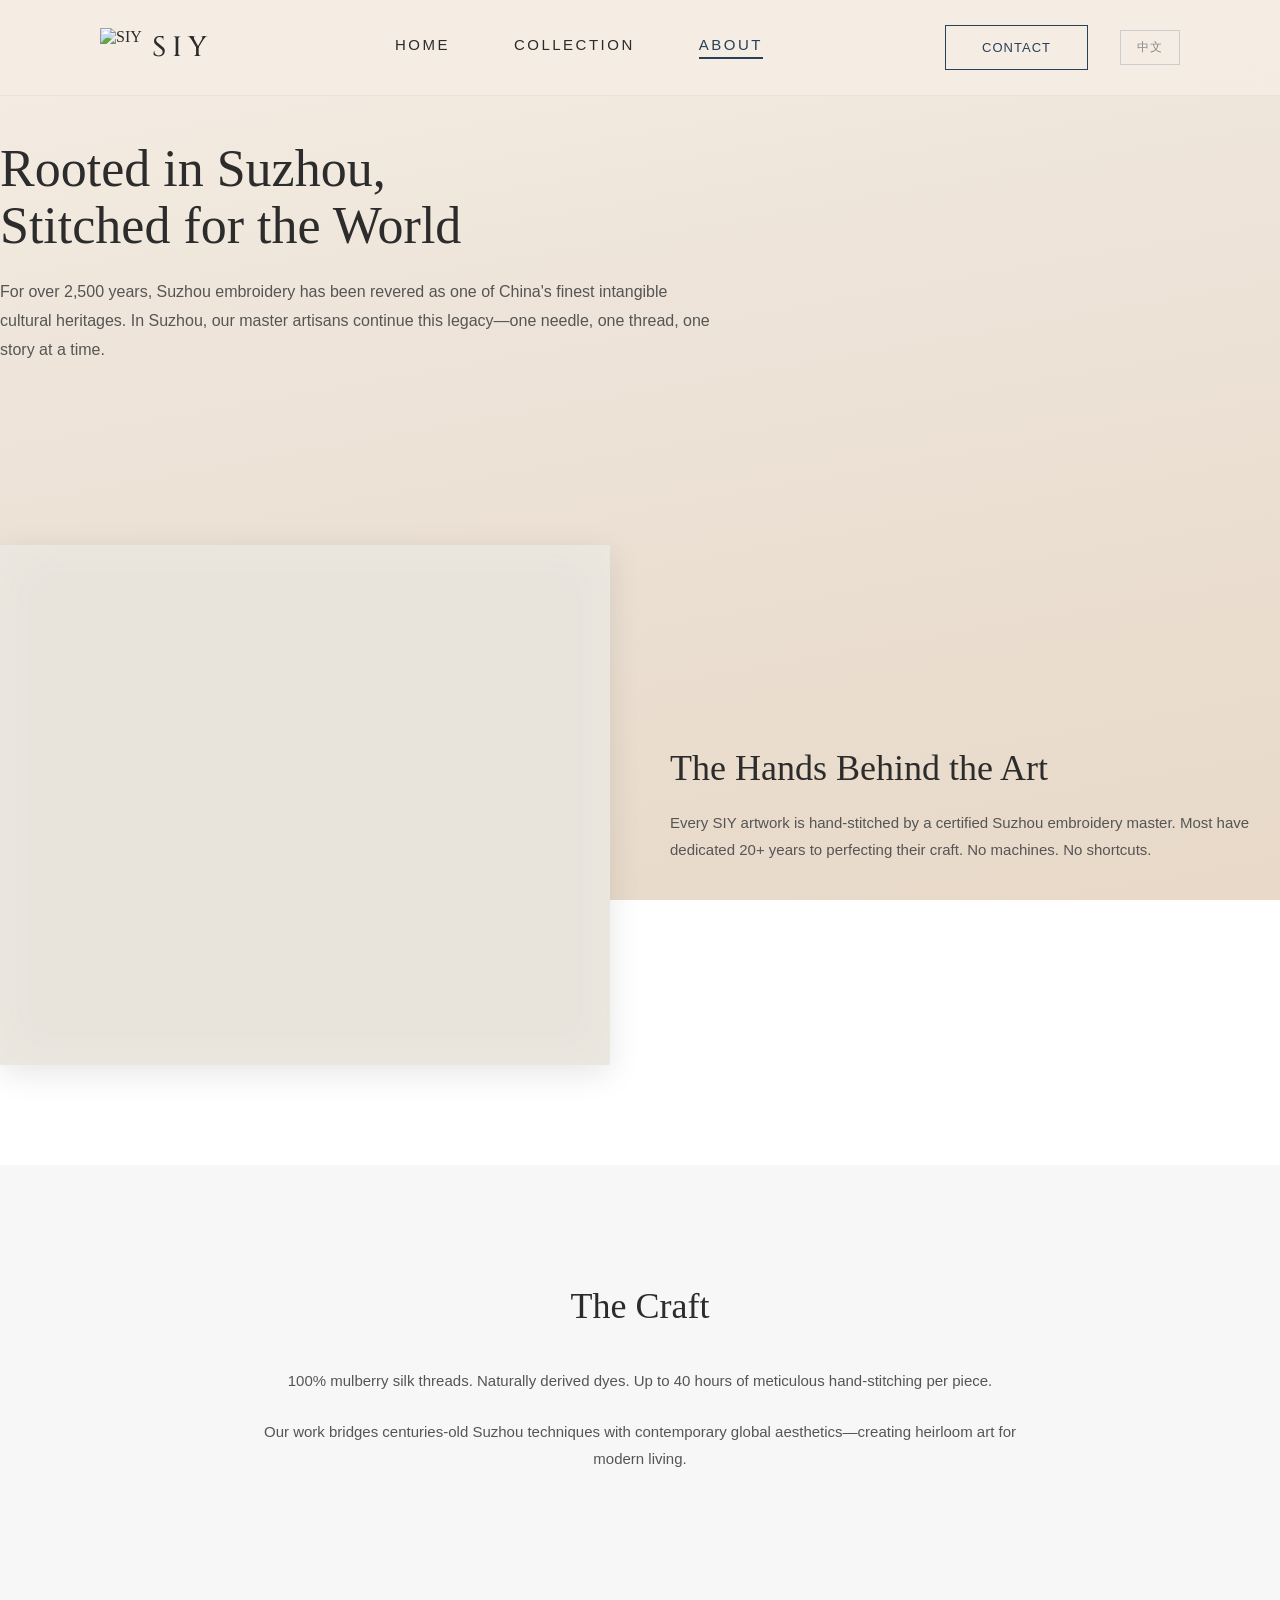
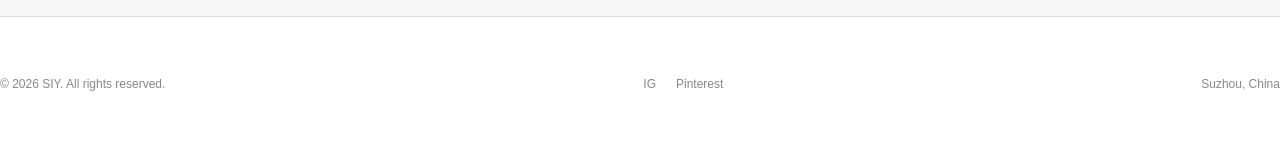
==== commit 5cfa08db: "Add files via upload" ====
--- a/about.html
+++ b/about.html
@@ -1,70 +1,70 @@
 <!DOCTYPE html>
-<html lang="en" dir="ltr">
+<html lang="en">
 <head>
     <meta charset="UTF-8">
     <meta name="viewport" content="width=device-width, initial-scale=1.0">
     <title>About - SIY | Suzhou Silk Ornament</title>
-    <link rel="icon" type="image/png" sizes="32x32" href="logo.png">
-    <link rel="icon" type="image/png" sizes="16x16" href="logo.png">
-    <link href="https://fonts.googleapis.com/css2?family=Cinzel:wght@400;500&family=Cormorant+Garamond:wght@400;500;600&family=Noto+Naskh+Arabic:wght@400;500&family=Noto+Sans+SC:wght@400&display=swap" rel="stylesheet">
+    <link rel="icon" type="image/png" sizes="32x32" href="images/logo.png">
+    <link rel="icon" type="image/png" sizes="16x16" href="images/logo.png">
+    <link href="https://fonts.googleapis.com/css2?family=Cinzel:wght@400;500&display=swap" rel="stylesheet">
     <link rel="stylesheet" href="styles.css">
     <script src="scripts.js"></script>
 </head>
 <body>
-
     <!-- 全局导航 -->
     <nav class="global-nav">
         <a href="index.html" class="logo">
-            <img src="logo.png" alt="SIY" class="logo-img">
+            <img src="images/logo.png" alt="SIY" class="logo-img">
             <span class="logo-text">SIY</span>
         </a>
+        <button class="menu-toggle" id="menu-toggle" aria-label="Toggle menu">
+            <span></span>
+            <span></span>
+            <span></span>
+        </button>
         <div class="nav-menu">
-            <a href="index.html" data-en="Home" data-zh="首页" data-ar="الرئيسية">Home</a>
-            <a href="categories.html" data-en="Our Craft" data-zh="工艺世界" data-ar="عالمنا الحرفي">Our Craft</a>
-            <a href="collection.html" data-en="Collection" data-zh="作品集" data-ar="المجموعة">Collection</a>
-            <a href="about.html" class="nav-active" data-en="About" data-zh="关于" data-ar="من نحن">About</a>
+            <a href="index.html" data-en="Home" data-zh="首页">Home</a>
+            <a href="collection.html" data-en="Collection" data-zh="作品集">Collection</a>
+            <a href="about.html" class="nav-active" data-en="About" data-zh="关于">About</a>
         </div>
         <div class="nav-right">
-            <a href="contact.html" class="nav-cta" data-en="Contact" data-zh="联系" data-ar="اتصل بنا">Contact</a>
-            <select id="lang-select" class="lang-select"></select>
+            <a href="contact.html" class="nav-cta" data-en="Contact" data-zh="联系">Contact</a>
+            <button id="lang-toggle" class="lang-toggle" onclick="toggleLang()">中文</button>
         </div>
     </nav>
-
+    
     <!-- Hero -->
     <section class="page-container about-hero">
-        <h1 data-en-html="Rooted in Suzhou,<br>Stitched for the World" data-zh-html="扎根苏州，<br>绣制世界" data-ar-html="متجذرة في سوتشو،<br>مطرزة للعالم">Rooted in Suzhou,<br>Stitched for the World</h1>
-        <p data-en="For over 2,500 years, Suzhou embroidery has been revered as one of China's finest intangible cultural heritages. In Suzhou, our master artisans continue this legacy—one needle, one thread, one story at a time." data-zh="超过2500年来，苏州刺绣一直被誉为中国最精美的非物质文化遗产之一。在苏州，我们的大师级刺绣艺人延续着这一传承——一针一线，一个故事接着一个故事。" data-ar="لأكثر من 2500 عام، كان التطريز في سوتشو يُحتَرَم كواحد من أرقى التراث الثقافي غير المادي في الصين. في سوتشو، يستمر حرَفينُنا الأساتذة في هذه الشرَكة — إبرة واحدة، خيط واحد، قصة واحدة في المرة.">For over 2,500 years, Suzhou embroidery has been revered as one of China's finest intangible cultural heritages. In Suzhou, our master artisans continue this legacy—one needle, one thread, one story at a time.</p>
+        <h1 data-en-html="Rooted in Suzhou,<br>Stitched for the World" data-zh-html="扎根苏州，<br>绣制世界">Rooted in Suzhou,<br>Stitched for the World</h1>
+        <p data-en="For over 2,500 years, Suzhou embroidery has been revered as one of China's finest intangible cultural heritages. In Suzhou, our master artisans continue this legacy—one needle, one thread, one story at a time." data-zh="超过2500年来，苏州刺绣一直被誉为中国最精美的非物质文化遗产之一。在苏州，我们的大师级刺绣艺人延续着这一传承——一针一线，一个故事接着一个故事。">For over 2,500 years, Suzhou embroidery has been revered as one of China's finest intangible cultural heritages. In Suzhou, our master artisans continue this legacy—one needle, one thread, one story at a time.</p>
     </section>
-
+    
     <!-- 绣娘肖像区 -->
     <section class="page-container artisan-section">
-        <div class="artisan-image">
-                <img class="artisan-img" src="苏绣过程.jpeg" alt="Suzhou Embroidery Process">
-            </div>
+        <div class="artisan-image"></div>
         <div class="artisan-text">
-            <h2 data-en="The Hands Behind the Art" data-zh="艺术背后的手" data-ar="الأيدي وراء الفن">The Hands Behind the Art</h2>
-            <p data-en="Every SIY artwork is hand-stitched by a certified Suzhou embroidery master. Most have dedicated 20+ years to perfecting their craft. No machines. No shortcuts." data-zh="每一件SIY作品都由认证的苏州刺绣大师手工绣制。大多数人已经投入20多年完善他们的技艺。没有机器。没有捷径。" data-ar="كل عمل فني من SIY مطرز يدوياً على يد أستاذ مُعتمَد للتطريز في سوتشو. معظمهم كرسوا أكثر من 20 عاماً لإتقان حرفتهم. لا آلات. لا اختصارات.">Every SIY artwork is hand-stitched by a certified Suzhou embroidery master. Most have dedicated 20+ years to perfecting their craft. No machines. No shortcuts.</p>
+            <h2 data-en="The Hands Behind the Art" data-zh="艺术背后的手">The Hands Behind the Art</h2>
+            <p data-en="Every SIY artwork is hand-stitched by a certified Suzhou embroidery master. Most have dedicated 20+ years to perfecting their craft. No machines. No shortcuts." data-zh="每一件SIY作品都由认证的苏州刺绣大师手工绣制。大多数人已经投入20多年完善他们的技艺。没有机器。没有捷径。">Every SIY artwork is hand-stitched by a certified Suzhou embroidery master. Most have dedicated 20+ years to perfecting their craft. No machines. No shortcuts.</p>
         </div>
     </section>
-
+    
     <!-- 工艺说明 -->
     <section class="craft-section">
         <div class="page-container">
-            <h2 data-en="The Craft" data-zh="工艺" data-ar="الحرفة">The Craft</h2>
-            <p data-en="100% mulberry silk threads. Naturally derived dyes. Up to 40 hours of meticulous hand-stitching per piece." data-zh="100%桑蚕丝线。天然染料。每件作品精心手工刺绣长达40小时。" data-ar="خيوط حرير التوت 100%. أصباغ مستخلصة طبيعياً. حتى 40 ساعة من التطريز اليدوي الدقيق لكل قطعة.">100% mulberry silk threads. Naturally derived dyes. Up to 40 hours of meticulous hand-stitching per piece.</p>
-            <p data-en="Our work bridges centuries-old Suzhou techniques with contemporary global aesthetics—creating heirloom art for modern living." data-zh="我们的作品连接了几个世纪前的苏州技艺与当代全球美学——为现代生活创造传世艺术。" data-ar="تربط أعمالنا تقنيات سوتشو التي تعود لقرون مع الجماليات العالمية المعاصرة — خلق فن يورث للأجيال في العيش الحديث.">Our work bridges centuries-old Suzhou techniques with contemporary global aesthetics—creating heirloom art for modern living.</p>
+            <h2 data-en="The Craft" data-zh="工艺">The Craft</h2>
+            <p data-en="100% mulberry silk threads. Naturally derived dyes. Up to 40 hours of meticulous hand-stitching per piece." data-zh="100%桑蚕丝线。天然染料。每件作品精心手工刺绣长达40小时。">100% mulberry silk threads. Naturally derived dyes. Up to 40 hours of meticulous hand-stitching per piece.</p>
+            <p data-en="Our work bridges centuries-old Suzhou techniques with contemporary global aesthetics—creating heirloom art for modern living." data-zh="我们的作品连接了几个世纪前的苏州技艺与当代全球美学——为现代生活创造传世艺术。">Our work bridges centuries-old Suzhou techniques with contemporary global aesthetics—creating heirloom art for modern living.</p>
         </div>
     </section>
-
+    
     <!-- 页脚 -->
     <footer class="footer page-container">
-        <div data-en="© 2026 SIY. All rights reserved." data-zh="© 2026 SIY。保留所有权利。" data-ar="© 2026 SIY. جميع الحقوق محفوظة.">© 2026 SIY. All rights reserved.</div>
+        <div data-en="© 2026 SIY. All rights reserved." data-zh="© 2026 SIY。保留所有权利。">© 2026 SIY. All rights reserved.</div>
         <div class="footer-center">
-            <a href="#" data-en="IG" data-zh="IG" data-ar="انستغرام">IG</a>
-            <a href="#" data-en="Pinterest" data-zh="Pinterest" data-ar="بينتيرست">Pinterest</a>
+            <a href="#" data-en="IG" data-zh="IG">IG</a>
+            <a href="#" data-en="Pinterest" data-zh="Pinterest">Pinterest</a>
         </div>
-        <div data-en="Suzhou, China" data-zh="中国苏州" data-ar="سوتشو، الصين">Suzhou, China</div>
+        <div data-en="Suzhou, China" data-zh="中国苏州">Suzhou, China</div>
     </footer>
-
 </body>
 </html>
--- a/styles.css
+++ b/styles.css
@@ -1,985 +1,881 @@
-/* ============================================
-   SIY — Silk & Sand
-   Aesthetic: Eastern minimalism × Middle Eastern warmth
-   Palette: Ivory base / Indigo accent / Gold luxury
-   ============================================ */
-
-/* --- CSS Variables --- */
-:root {
-    --ivory:       #FAF6F0;
-    --ivory-warm:   #F5EDE4;
-    --cream:        #EDE3D8;
-    --sand:         #E8D9C8;
-    --indigo:       #1B2838;
-    --indigo-light: #2C3E50;
-    --gold:         #C9A96E;
-    --gold-light:   #D4B87A;
-    --text:         #2A2A2A;
-    --text-muted:   #888888;
-    --text-light:   #AAAAAA;
-    --border:       #D6D2CA;
-    --border-light: #E8E4DC;
-    --serif:        'Cormorant Garamond', 'Noto Serif SC', 'Times New Roman', serif;
-    --sans:         'Inter', 'Noto Sans Arabic', 'Noto Sans SC', sans-serif;
-    --display:      'Cinzel', 'Noto Serif SC', serif;
-    --transition:    0.35s cubic-bezier(0.4, 0, 0.2, 1);
-}
-
-/* --- Reset & Base --- */
-*, *::before, *::after {
+* {
     margin: 0;
     padding: 0;
     box-sizing: border-box;
 }
 
-html {
-    scroll-behavior: smooth;
-    font-size: 16px;
-}
-
 body {
-    background: var(--ivory);
-    color: var(--text);
-    font-family: var(--sans);
-    line-height: 1.6;
+    background: linear-gradient(170deg, #F5EDE4 0%, #EDE3D8 40%, #E8D9C8 100%);
+    background-attachment: fixed;
+    font-family: 'Times New Roman', serif;
+    color: #2C2C2C;
     overflow-x: hidden;
-    -webkit-font-smoothing: antialiased;
-    -moz-osx-font-smoothing: grayscale;
-}
-
-a { color: inherit; text-decoration: none; }
-button { font: inherit; cursor: pointer; }
-img { max-width: 100%; display: block; }
-select, input, textarea { font: inherit; }
-
-/* --- Geometric pattern overlay (CSS-only) --- */
-body::before {
-    content: '';
-    position: fixed;
-    inset: 0;
-    pointer-events: none;
-    z-index: 0;
-    opacity: 0.03;
-    background-image:
-        radial-gradient(circle at 20% 30%, var(--gold) 1px, transparent 1px),
-        radial-gradient(circle at 80% 70%, var(--gold) 1px, transparent 1px);
-    background-size: 60px 60px, 80px 80px;
-}
-
-/* ============================================
-   TYPOGRAPHY
-   ============================================ */
-
-h1, h2, h3, .display {
-    font-family: var(--display);
-    font-weight: 400;
-    letter-spacing: 0.04em;
-    line-height: 1.15;
-}
-
-/* ============================================
-   GLOBAL NAV
-   ============================================ */
+}
+
+/* 全局导航 */
 .global-nav {
     position: fixed;
-    top: 0; left: 0; right: 0;
-    height: 80px;
-    background: rgba(250, 246, 240, 0.92);
-    backdrop-filter: blur(16px);
-    -webkit-backdrop-filter: blur(16px);
-    border-bottom: 1px solid var(--border-light);
+    top: 0;
+    left: 0;
+    right: 0;
+    height: 96px;
+    background: rgba(245, 237, 228, 0.88);
+    backdrop-filter: blur(12px);
+    -webkit-backdrop-filter: blur(12px);
+    border-bottom: 1px solid rgba(224, 220, 212, 0.6);
     display: flex;
     align-items: center;
     justify-content: space-between;
-    padding: 0 48px;
+    padding: 0 100px;
     z-index: 1000;
-    transition: var(--transition);
 }
 
 .logo {
     display: flex;
     align-items: center;
-    gap: 12px;
+    gap: 10px;
     text-decoration: none;
-    color: var(--indigo);
+    color: #2C2C2C;
 }
 
 .logo-img {
-    height: 36px;
+    height: 40px;
     width: auto;
+    display: block;
 }
 
 .logo-text {
-    font-family: var(--display);
-    font-size: 24px;
-    letter-spacing: 8px;
-    color: var(--indigo);
+    font-family: 'Cinzel', serif;
+    font-size: 28px;
+    letter-spacing: 6px;
     font-weight: 500;
+    color: #2C2C2C;
 }
 
 .nav-menu {
     display: flex;
-    gap: 48px;
+    gap: 64px;
+    font-size: 15px;
+    letter-spacing: 2.5px;
+    text-transform: uppercase;
+    font-family: 'Inter', sans-serif;
+    font-weight: 400;
+}
+
+.nav-menu a {
+    color: #2C2C2C;
+    text-decoration: none;
+    transition: color 0.3s;
+    cursor: pointer;
+}
+
+.nav-menu a:hover {
+    color: #284059;
+}
+
+.nav-cta {
+    border: 1px solid #284059;
+    color: #284059;
+    padding: 14px 36px;
+    font-size: 13px;
+    letter-spacing: 1px;
+    text-transform: uppercase;
+    background: transparent;
+    cursor: pointer;
+    font-family: 'Inter', sans-serif;
+    transition: all 0.3s;
+    text-decoration: none;
+    display: inline-block;
+}
+
+.nav-cta:hover {
+    background: #284059;
+    color: #FAF8F2;
+}
+
+.nav-cta.nav-active {
+    background: #284059;
+    color: #FAF8F2;
+    border-color: #284059;
+}
+
+.lang-toggle {
+    border: 1px solid #CCC;
+    background: transparent;
+    color: #888;
+    padding: 8px 16px;
     font-size: 12px;
-    letter-spacing: 3px;
-    text-transform: uppercase;
-    font-family: var(--sans);
-    font-weight: 400;
-}
-
-.nav-menu a {
-    color: var(--text-muted);
-    transition: color var(--transition);
+    letter-spacing: 1px;
+    text-transform: uppercase;
+    cursor: pointer;
+    font-family: 'Inter', sans-serif;
+    transition: all 0.3s;
+    margin-left: 12px;
+}
+
+.lang-toggle:hover {
+    border-color: #284059;
+    color: #284059;
+}
+
+.nav-right {
+    display: flex;
+    align-items: center;
+    gap: 20px;
+}
+
+.nav-menu a.nav-active {
+    color: #284059;
+    border-bottom: 2px solid #284059;
+    padding-bottom: 4px;
+}
+
+/* 页面容器 */
+.page-container {
+    max-width: 1400px;
+    margin: 0 auto;
+    padding: 0 80px;
+}
+
+/* 首页 Hero 区 */
+.hero-section {
+    height: 100vh;
+    display: flex;
+    align-items: center;
+    padding-top: 96px;
+}
+
+.hero-left {
+    flex: 1;
+    height: 80%;
+    background: #E8E4DC;
+    display: flex;
+    align-items: center;
+    justify-content: center;
     position: relative;
-}
-
-.nav-menu a::after {
-    content: '';
-    position: absolute;
-    bottom: -4px;
-    left: 0;
-    width: 0;
-    height: 1px;
-    background: var(--gold);
-    transition: width var(--transition);
-}
-
-.nav-menu a:hover,
-.nav-menu a.nav-active {
-    color: var(--indigo);
-}
-
-.nav-menu a.nav-active::after,
-.nav-menu a:hover::after {
-    width: 100%;
-}
-
-.nav-right {
-    display: flex;
-    align-items: center;
-    gap: 16px;
-}
-
-.nav-cta {
-    font-size: 11px;
-    letter-spacing: 2px;
-    text-transform: uppercase;
-    color: var(--indigo);
-    border: 1px solid var(--indigo);
-    padding: 10px 24px;
-    transition: all var(--transition);
-    font-family: var(--sans);
-}
-
-.nav-cta:hover,
-.nav-cta.nav-active {
-    background: var(--indigo);
-    color: var(--ivory);
-}
-
-.lang-select {
-    font-size: 11px;
-    letter-spacing: 1px;
-    text-transform: uppercase;
-    color: var(--text-light);
-    background: transparent;
-    border: 1px solid var(--border);
-    padding: 8px 12px;
-    transition: all var(--transition);
-    font-family: var(--sans);
-    cursor: pointer;
-    -webkit-appearance: none;
-    appearance: none;
-    min-width: 80px;
-}
-
-.lang-select:hover {
-    border-color: var(--gold);
-    color: var(--gold);
-}
-
-/* RTL nav adjustments */
-
-/* ============================================
-   PAGE CONTAINER
-   ============================================ */
-.page-container {
-    max-width: 1280px;
-    margin: 0 auto;
-    padding: 0 48px;
-}
-
-/* ============================================
-   HERO SECTION — INDEX.HTML
-   ============================================ */
-.hero-section {
-    min-height: 100vh;
-    display: grid;
-    grid-template-columns: 1fr 1fr;
-    align-items: center;
-    padding-top: 80px;
-    position: relative;
-}
-
-.hero-left {
-    position: relative;
-    height: 100vh;
     overflow: hidden;
-    background: var(--cream);
+    padding: 20px;
 }
 
 .hero-image-placeholder {
     width: 100%;
     height: 100%;
     object-fit: cover;
-    transition: transform 8s ease;
-}
-
-.hero-left:hover .hero-image-placeholder {
-    transform: scale(1.05);
-}
-
-/* Gold geometric corner decoration */
-.hero-left::before {
-    content: '';
-    position: absolute;
-    top: 40px;
-    left: 40px;
-    width: 80px;
-    height: 80px;
-    border-top: 1px solid var(--gold);
-    border-left: 1px solid var(--gold);
-    opacity: 0.5;
-    z-index: 2;
-    pointer-events: none;
-}
-
-.hero-left::after {
-    content: '';
-    position: absolute;
-    bottom: 40px;
-    right: 40px;
-    width: 80px;
-    height: 80px;
-    border-bottom: 1px solid var(--gold);
-    border-right: 1px solid var(--gold);
-    opacity: 0.5;
-    z-index: 2;
-    pointer-events: none;
+    border-radius: 2px;
+    box-shadow: 
+        inset 0 0 60px rgba(250, 248, 242, 0.4),
+        0 8px 32px rgba(0, 0, 0, 0.12);
 }
 
 .hero-right {
-    padding: 60px 80px;
+    flex: 1;
+    padding-left: 60px;
     display: flex;
     flex-direction: column;
     justify-content: center;
 }
 
 .hero-subtitle {
-    font-size: 10px;
-    letter-spacing: 5px;
-    text-transform: uppercase;
-    color: var(--gold);
-    margin-bottom: 24px;
-    font-family: var(--sans);
-    font-weight: 500;
+    font-size: 11px;
+    color: #284059;
+    letter-spacing: 3px;
+    text-transform: uppercase;
+    margin-bottom: 20px;
 }
 
 .hero-title {
-    font-size: clamp(36px, 5vw, 64px);
-    margin-bottom: 28px;
-    color: var(--indigo);
-    font-family: var(--display);
+    font-size: 56px;
+    line-height: 1.1;
+    margin-bottom: 16px;
+    font-weight: 400;
 }
 
 .hero-desc {
+    font-size: 16px;
+    line-height: 1.6;
+    color: #666;
+    margin-bottom: 40px;
+    font-family: 'Inter', sans-serif;
+}
+
+.hero-cta-group {
+    display: flex;
+    gap: 20px;
+}
+
+.btn-primary {
+    border: 1px solid #284059;
+    background: transparent;
+    color: #284059;
+    padding: 14px 32px;
+    font-size: 13px;
+    letter-spacing: 1px;
+    text-transform: uppercase;
+    cursor: pointer;
+    font-family: 'Inter', sans-serif;
+    transition: all 0.3s;
+    text-decoration: none;
+    display: inline-block;
+}
+
+.btn-primary:hover {
+    background: #284059;
+    color: #FAF8F2;
+}
+
+.btn-secondary-solid {
+    border: 1px solid #284059;
+    background: #284059;
+    color: #FAF8F2;
+    padding: 14px 32px;
+    font-size: 13px;
+    letter-spacing: 1px;
+    text-transform: uppercase;
+    cursor: pointer;
+    font-family: 'Inter', sans-serif;
+    transition: all 0.3s;
+    text-decoration: none;
+    display: inline-block;
+}
+
+.btn-secondary-solid:hover {
+    background: #1A2A3A;
+    border-color: #1A2A3A;
+}
+
+/* 品牌标语区 */
+.slogan-section {
+    height: 180px;
+    display: flex;
+    align-items: center;
+    justify-content: center;
+    position: relative;
+}
+
+.slogan-text {
+    font-size: 28px;
+    letter-spacing: 2px;
+    text-align: center;
+    font-style: italic;
+}
+
+.slogan-line {
+    position: absolute;
+    width: 60px;
+    height: 1px;
+    background: #5B8C5A;
+    top: 50%;
+}
+
+.slogan-line.left {
+    left: 80px;
+}
+
+.slogan-line.right {
+    right: 80px;
+}
+
+/* 品牌故事预览区 */
+.heritage-section {
+    display: flex;
+    gap: 60px;
+    padding: 100px 0;
+}
+
+.heritage-left {
+    flex: 5;
+}
+
+.heritage-title {
+    font-size: 42px;
+    margin-bottom: 40px;
+}
+
+.heritage-right {
+    flex: 7;
+}
+
+.heritage-text {
     font-size: 15px;
     line-height: 1.8;
-    color: var(--text-muted);
-    margin-bottom: 48px;
-    max-width: 440px;
-    font-family: var(--sans);
-}
-
-.hero-cta-group {
-    display: flex;
-    gap: 20px;
-    flex-wrap: wrap;
-}
-
-/* RTL hero */
-
-/* ============================================
-   BUTTONS
-   ============================================ */
-.btn-primary {
-    display: inline-block;
-    font-size: 11px;
-    letter-spacing: 2.5px;
-    text-transform: uppercase;
-    padding: 16px 40px;
-    border: 1px solid var(--indigo);
-    background: transparent;
-    color: var(--indigo);
-    transition: all var(--transition);
-    font-family: var(--sans);
-    text-align: center;
-}
-
-.btn-primary:hover {
-    background: var(--indigo);
-    color: var(--ivory);
-}
-
-.btn-secondary-solid {
-    display: inline-block;
-    font-size: 11px;
-    letter-spacing: 2.5px;
-    text-transform: uppercase;
-    padding: 16px 40px;
-    border: 1px solid var(--indigo);
-    background: var(--indigo);
-    color: var(--ivory);
-    transition: all var(--transition);
-    font-family: var(--sans);
-    text-align: center;
-}
-
-.btn-secondary-solid:hover {
-    background: var(--gold);
-    border-color: var(--gold);
-    color: var(--indigo);
-}
-
-/* ============================================
-   SLOGAN SECTION
-   ============================================ */
-.slogan-section {
-    padding: 100px 48px;
-    display: flex;
-    align-items: center;
-    justify-content: center;
-    gap: 32px;
-    position: relative;
-}
-
-.slogan-text {
-    font-size: clamp(18px, 2.5vw, 28px);
-    font-style: italic;
-    color: var(--indigo);
-    text-align: center;
+    color: #555;
+    font-family: 'Inter', sans-serif;
+    margin-bottom: 20px;
+}
+
+.heritage-link {
+    font-size: 13px;
+    color: #284059;
     letter-spacing: 1px;
-    font-family: var(--serif);
-}
-
-.slogan-line {
-    width: 80px;
-    height: 1px;
-    background: var(--gold);
-    opacity: 0.5;
-}
-
-/* ============================================
-   HERITAGE SECTION — INDEX.HTML
-   ============================================ */
-.heritage-section {
-    display: grid;
-    grid-template-columns: 1fr 1.2fr;
-    gap: 80px;
-    padding: 120px 0;
-    align-items: start;
-}
-
-.heritage-left {
-    position: sticky;
-    top: 120px;
-}
-
-.heritage-title {
-    font-size: clamp(32px, 4vw, 48px);
-    color: var(--indigo);
-    font-family: var(--display);
-}
-
-.heritage-right {
-    padding-top: 8px;
-}
-
-.heritage-text {
-    font-size: 15px;
-    line-height: 2;
-    color: var(--text-muted);
-    margin-bottom: 24px;
-    font-family: var(--sans);
-}
-
-.heritage-link {
-    font-size: 12px;
+    text-transform: uppercase;
+    cursor: pointer;
+    text-decoration: none;
+}
+
+.heritage-link:hover {
+    text-decoration: underline;
+}
+
+/* 代表作精选区 */
+.selected-works {
+    padding: 100px 0;
+}
+
+.section-title {
+    text-align: center;
+    font-size: 36px;
+    margin-bottom: 60px;
     letter-spacing: 2px;
-    text-transform: uppercase;
-    color: var(--gold);
-    transition: color var(--transition);
-    font-family: var(--sans);
-}
-
-.heritage-link:hover {
-    color: var(--indigo);
-}
-
-/* ============================================
-   SELECTED WORKS — INDEX.HTML
-   ============================================ */
-.selected-works {
-    padding: 120px 0 80px;
-}
-
-.section-title {
-    text-align: center;
-    font-size: clamp(28px, 3.5vw, 40px);
-    color: var(--indigo);
-    margin-bottom: 64px;
-    letter-spacing: 3px;
-    text-transform: uppercase;
-    font-family: var(--display);
 }
 
 .works-grid {
     display: grid;
     grid-template-columns: repeat(3, 1fr);
-    gap: 32px;
+    gap: 40px;
 }
 
 .work-card {
-    background: var(--ivory-warm);
+    background: #E8E4DC;
+    border-radius: 2px;
     overflow: hidden;
-    transition: transform var(--transition);
-}
-
-.work-card:hover {
-    transform: translateY(-4px);
 }
 
 .work-image {
     width: 100%;
-    height: 380px;
+    height: 400px;
     object-fit: cover;
-    transition: transform 0.6s ease;
-}
-
-.work-card:hover .work-image {
-    transform: scale(1.03);
+    border-radius: 2px;
+    box-shadow: 0 4px 16px rgba(0, 0, 0, 0.08);
+    transition: all 0.4s ease;
+    display: block;
+}
+
+.work-image:hover {
+    transform: scale(1.02);
+    box-shadow: 0 8px 24px rgba(0, 0, 0, 0.12);
 }
 
 .work-info {
-    padding: 24px;
+    padding: 20px;
 }
 
 .work-name {
     font-size: 18px;
-    color: var(--indigo);
-    font-family: var(--serif);
-    margin-bottom: 4px;
+    margin-bottom: 8px;
 }
 
 .work-artisan {
-    font-size: 12px;
-    color: var(--text-light);
-    font-family: var(--sans);
-    letter-spacing: 1px;
-    text-transform: uppercase;
+    font-size: 13px;
+    color: #888;
+    font-family: 'Inter', sans-serif;
 }
 
 .works-cta {
     text-align: center;
-    margin-top: 64px;
-}
-
-/* ============================================
-   MISSION SECTION
-   ============================================ */
+    margin-top: 60px;
+}
+
+/* 非遗说明区 */
 .mission-section {
-    padding: 120px 48px;
-    text-align: center;
-    background: var(--ivory-warm);
-    border-top: 1px solid var(--border-light);
-    border-bottom: 1px solid var(--border-light);
+    padding: 120px 0;
+    text-align: center;
+    background: rgba(0, 0, 0, 0.03);
+    margin: 0 -80px;
+    padding: 120px 80px;
 }
 
 .mission-text {
-    font-size: 15px;
-    line-height: 2;
-    color: var(--text-muted);
-    max-width: 720px;
-    margin: 0 auto 20px;
-    font-family: var(--sans);
-}
-
-/* ============================================
-   INQUIRE BANNER
-   ============================================ */
+    font-size: 16px;
+    line-height: 1.8;
+    color: #555;
+    font-family: 'Inter', sans-serif;
+    max-width: 800px;
+    margin: 0 auto 30px;
+}
+
+/* 咨询引导区 */
 .inquire-banner {
-    padding: 100px 48px;
-    text-align: center;
-    background: var(--indigo);
-    color: var(--ivory);
+    background: #F0F2F5;
+    padding: 80px 0;
+    text-align: center;
+    margin: 0 -80px;
 }
 
 .inquire-title {
-    font-size: clamp(24px, 3vw, 36px);
+    font-size: 32px;
     margin-bottom: 40px;
-    font-family: var(--display);
-    font-weight: 400;
-    color: var(--ivory);
-}
-
-.inquire-banner .btn-primary {
-    border-color: var(--gold);
-    color: var(--gold);
-}
-
-.inquire-banner .btn-primary:hover {
-    background: var(--gold);
-    color: var(--indigo);
-}
-
-/* ============================================
-   FOOTER
-   ============================================ */
+}
+
+/* 页脚 */
 .footer {
-    padding: 48px 0;
-    border-top: 1px solid var(--border-light);
+    padding: 60px 0;
+    border-top: 1px solid #E0DCD4;
     display: flex;
     justify-content: space-between;
     align-items: center;
     font-size: 12px;
-    color: var(--text-light);
-    font-family: var(--sans);
+    color: #888;
+    font-family: 'Inter', sans-serif;
 }
 
 .footer-center {
     display: flex;
-    gap: 24px;
+    gap: 20px;
 }
 
 .footer-center a {
-    color: var(--text-muted);
-    transition: color var(--transition);
-    font-size: 12px;
-    letter-spacing: 1px;
-    text-transform: uppercase;
+    color: #888;
+    text-decoration: none;
 }
 
 .footer-center a:hover {
-    color: var(--gold);
-}
-
-/* RTL footer */
-
-/* ============================================
-   COLLECTION PAGE
-   ============================================ */
+    color: #284059;
+}
+
+/* Collection 页 */
 .collection-header {
-    padding: 140px 0 60px;
+    padding: 120px 0 60px;
     text-align: center;
 }
 
 .collection-title {
-    font-size: clamp(36px, 5vw, 56px);
-    letter-spacing: 4px;
-    text-transform: uppercase;
-    color: var(--indigo);
-    font-family: var(--display);
-    margin-bottom: 16px;
+    font-size: 48px;
+    letter-spacing: 3px;
+    text-transform: uppercase;
+    margin-bottom: 20px;
 }
 
 .collection-desc {
-    font-size: 14px;
-    color: var(--text-muted);
-    font-family: var(--sans);
-    letter-spacing: 1px;
+    font-size: 15px;
+    color: #888;
+    font-family: 'Inter', sans-serif;
 }
 
 .gallery-grid {
     display: grid;
     grid-template-columns: repeat(2, 1fr);
-    gap: 48px;
-    padding: 40px 0 80px;
+    gap: 60px;
+    padding-bottom: 80px;
 }
 
 .art-card {
-    background: var(--ivory);
-    border: 1px solid var(--border-light);
-    overflow: hidden;
-    transition: transform var(--transition), box-shadow var(--transition);
-}
-
-.art-card:hover {
-    transform: translateY(-4px);
-    box-shadow: 0 12px 40px rgba(27, 40, 56, 0.08);
+    background: #FFF;
+    border: 1px solid #E0DCD4;
 }
 
 .art-image {
     width: 100%;
-    height: 520px;
+    height: 600px;
     object-fit: cover;
-    transition: transform 0.6s ease;
+    border-radius: 2px;
+    box-shadow: 0 6px 24px rgba(0, 0, 0, 0.1);
+    transition: all 0.4s ease;
+    display: block;
 }
 
 .art-card:hover .art-image {
-    transform: scale(1.02);
+    transform: scale(1.01);
+    box-shadow: 0 10px 32px rgba(0, 0, 0, 0.15);
 }
 
 .art-info {
-    padding: 28px 32px;
+    padding: 24px;
 }
 
 .art-name {
-    font-size: 22px;
-    color: var(--indigo);
-    font-family: var(--serif);
-    margin-bottom: 6px;
+    font-size: 24px;
+    margin-bottom: 8px;
 }
 
 .art-artisan {
-    font-size: 12px;
-    color: var(--text-light);
-    font-family: var(--sans);
-    letter-spacing: 1px;
-    text-transform: uppercase;
-    margin-bottom: 20px;
+    font-size: 14px;
+    color: #888;
+    font-family: 'Inter', sans-serif;
+    margin-bottom: 16px;
 }
 
 .price-placeholder {
     height: 40px;
-    background: var(--ivory-warm);
-    border: 1px dashed var(--border);
+    background: #F5F5F5;
+    border: 2px dashed #CCC;
     display: flex;
     align-items: center;
     justify-content: center;
     font-size: 11px;
-    color: var(--text-light);
-    margin-bottom: 20px;
-    font-family: var(--sans);
+    color: #AAA;
+    margin-bottom: 16px;
 }
 
 .art-cta {
-    display: block;
     width: 100%;
-    padding: 14px;
-    font-size: 11px;
+    border: 1px solid #284059;
+    background: transparent;
+    color: #284059;
+    padding: 12px;
+    font-size: 12px;
+    letter-spacing: 1px;
+    text-transform: uppercase;
+    cursor: pointer;
+    text-decoration: none;
+    display: inline-block;
+    text-align: center;
+    box-sizing: border-box;
+}
+
+.art-cta:hover {
+    background: #284059;
+    color: #FAF8F2;
+}
+
+.load-more {
+    text-align: center;
+    padding: 60px 0;
+    font-size: 14px;
     letter-spacing: 2px;
-    text-transform: uppercase;
-    border: 1px solid var(--indigo);
+    color: #284059;
+    cursor: pointer;
+    text-transform: uppercase;
+}
+
+/* 浮动咨询按钮 */
+.float-inquire {
+    position: fixed;
+    right: 40px;
+    bottom: 40px;
+    background: #284059;
+    color: #FFF;
+    padding: 16px 24px;
+    border-radius: 50px;
+    font-size: 13px;
+    letter-spacing: 1px;
+    cursor: pointer;
+    box-shadow: 0 4px 12px rgba(0,0,0,0.15);
+    z-index: 999;
+}
+
+/* 加载更多按钮 */
+.load-more-wrap {
+    text-align: center;
+    padding: 60px 0 40px;
+}
+
+.load-more-btn {
+    border: 1px solid #284059;
     background: transparent;
-    color: var(--indigo);
-    text-align: center;
-    transition: all var(--transition);
-    font-family: var(--sans);
-    box-sizing: border-box;
-    cursor: pointer;
-}
-
-.art-cta:hover {
-    background: var(--indigo);
-    color: var(--ivory);
-}
-
-.load-more-wrap {
-    text-align: center;
-    padding: 40px 0 80px;
-}
-
-.load-more-btn {
-    font-size: 11px;
-    letter-spacing: 3px;
-    text-transform: uppercase;
-    padding: 16px 56px;
-    border: 1px solid var(--gold);
-    background: transparent;
-    color: var(--gold);
-    transition: all var(--transition);
-    font-family: var(--sans);
-    cursor: pointer;
+    color: #284059;
+    padding: 14px 48px;
+    font-size: 13px;
+    letter-spacing: 2px;
+    text-transform: uppercase;
+    cursor: pointer;
+    font-family: 'Inter', sans-serif;
+    transition: all 0.3s;
 }
 
 .load-more-btn:hover {
-    background: var(--gold);
-    color: var(--indigo);
+    background: #284059;
+    color: #FAF8F2;
 }
 
 .art-card-hidden {
     display: none;
 }
 
-/* ============================================
-   ABOUT PAGE
-   ============================================ */
+/* About 页面样式 */
 .about-hero {
     padding: 140px 0 80px;
-    max-width: 800px;
 }
 
 .about-hero h1 {
-    font-size: clamp(36px, 5vw, 56px);
-    color: var(--indigo);
-    margin-bottom: 28px;
-    font-family: var(--display);
+    font-size: 52px;
+    line-height: 1.1;
+    margin-bottom: 24px;
     font-weight: 400;
-    line-height: 1.15;
 }
 
 .about-hero p {
+    max-width: 720px;
     font-size: 16px;
-    line-height: 2;
-    color: var(--text-muted);
-    font-family: var(--sans);
+    color: #555;
+    line-height: 1.8;
+    font-family: 'Inter', sans-serif;
 }
 
 .artisan-section {
-    display: grid;
-    grid-template-columns: 1fr 1fr;
-    gap: 64px;
-    padding: 80px 0 120px;
-    align-items: center;
+    display: flex;
+    gap: 60px;
+    padding: 100px 0;
 }
 
 .artisan-image {
-    height: 480px;
-    background: var(--cream);
-    border: 1px solid var(--border-light);
-    position: relative;
-    overflow: hidden;
-}
-
-/* Gold corner on artisan image */
-.artisan-image::before {
-    content: '';
-    position: absolute;
-    top: 20px; left: 20px;
-    width: 60px; height: 60px;
-    border-top: 1px solid var(--gold);
-    border-left: 1px solid var(--gold);
-    opacity: 0.4;
-    pointer-events: none;
+    flex: 1;
+    background: #E8E4DC;
+    height: 520px;
+    border-radius: 2px;
+    box-shadow: 
+        inset 0 0 50px rgba(250, 248, 242, 0.3),
+        0 8px 32px rgba(0, 0, 0, 0.1);
+}
+
+.artisan-text {
+    flex: 1;
+    display: flex;
+    flex-direction: column;
+    justify-content: center;
 }
 
 .artisan-text h2 {
-    font-size: clamp(28px, 3.5vw, 40px);
-    color: var(--indigo);
-    margin-bottom: 24px;
-    font-family: var(--display);
+    font-size: 36px;
+    margin-bottom: 20px;
     font-weight: 400;
 }
 
 .artisan-text p {
     font-size: 15px;
-    line-height: 2;
-    color: var(--text-muted);
-    font-family: var(--sans);
+    color: #555;
+    line-height: 1.8;
+    font-family: 'Inter', sans-serif;
 }
 
 .craft-section {
-    padding: 120px 48px;
-    text-align: center;
-    background: var(--ivory-warm);
-    border-top: 1px solid var(--border-light);
-    border-bottom: 1px solid var(--border-light);
+    background: rgba(0, 0, 0, 0.03);
+    padding: 120px 0;
+    text-align: center;
 }
 
 .craft-section h2 {
-    font-size: clamp(28px, 3.5vw, 40px);
-    color: var(--indigo);
+    font-size: 36px;
     margin-bottom: 40px;
-    font-family: var(--display);
     font-weight: 400;
 }
 
 .craft-section p {
-    max-width: 680px;
-    margin: 0 auto 20px;
+    max-width: 800px;
+    margin: 0 auto 24px;
     font-size: 15px;
-    line-height: 2;
-    color: var(--text-muted);
-    font-family: var(--sans);
-}
-
-/* ============================================
-   CONTACT PAGE
-   ============================================ */
+    color: #555;
+    line-height: 1.8;
+    font-family: 'Inter', sans-serif;
+}
+
+/* Contact 页面样式 */
 .contact-section {
     padding: 140px 0;
-    display: grid;
-    grid-template-columns: 1fr 1fr;
+    display: flex;
     gap: 80px;
-    max-width: 1280px;
-    margin: 0 auto;
+}
+
+.contact-left {
+    flex: 1;
 }
 
 .contact-left h1 {
-    font-size: clamp(32px, 4vw, 48px);
-    color: var(--indigo);
+    font-size: 44px;
     margin-bottom: 24px;
-    font-family: var(--display);
     font-weight: 400;
     line-height: 1.2;
 }
 
 .contact-left p {
     font-size: 15px;
-    line-height: 2;
-    color: var(--text-muted);
+    color: #555;
+    line-height: 1.8;
+    font-family: 'Inter', sans-serif;
     margin-bottom: 32px;
-    font-family: var(--sans);
 }
 
 .contact-info {
     font-size: 14px;
-    line-height: 2;
-    color: var(--text-light);
-    font-family: var(--sans);
+    color: #888;
+    line-height: 1.6;
+    font-family: 'Inter', sans-serif;
 }
 
 .contact-right {
-    /* form styling below */
+    flex: 1;
 }
 
 .contact-form {
     display: flex;
     flex-direction: column;
-    gap: 20px;
+    gap: 24px;
 }
 
 .form-input {
-    padding: 16px 20px;
-    border: 1px solid var(--border);
-    background: var(--ivory);
-    font-family: var(--sans);
+    padding: 16px;
+    border: 1px solid #D6D2CA;
+    background: #F5F0EB;
+    font-family: 'Inter', sans-serif;
     font-size: 14px;
-    color: var(--text);
-    transition: border-color var(--transition);
+    color: #2C2C2C;
+    border-radius: 2px;
     width: 100%;
     box-sizing: border-box;
-    border-radius: 0;
-    -webkit-appearance: none;
-    appearance: none;
 }
 
 .form-input::placeholder {
-    color: var(--text-light);
+    color: #999;
 }
 
 .form-input:focus {
     outline: none;
-    border-color: var(--gold);
+    border-color: #284059;
 }
 
 textarea.form-input {
     resize: vertical;
-    min-height: 130px;
+    min-height: 120px;
+    font-family: 'Inter', sans-serif;
 }
 
 .form-submit {
     align-self: flex-start;
-    /* inherits btn-primary */
-}
-
-/* ============================================
-   FLOAT INQUIRE BUTTON
-   ============================================ */
-.float-inquire {
-    position: fixed;
-    right: 32px;
-    bottom: 32px;
-    background: var(--indigo);
-    color: var(--ivory);
-    padding: 14px 28px;
-    font-size: 12px;
-    letter-spacing: 1.5px;
-    text-transform: uppercase;
-    box-shadow: 0 4px 20px rgba(27, 40, 56, 0.2);
-    z-index: 999;
-    transition: all var(--transition);
-    font-family: var(--sans);
+}
+
+/* 移动端汉堡菜单按钮 */
+.menu-toggle {
+    display: none;
+    flex-direction: column;
+    justify-content: center;
+    gap: 5px;
+    background: none;
     border: none;
-    text-decoration: none;
-    display: inline-block;
-}
-
-.float-inquire:hover {
-    background: var(--gold);
-    color: var(--indigo);
-    transform: translateY(-2px);
-}
-/* ============================================
-   SCROLL ANIMATIONS
-   ============================================ */
-.fade-in {
+    cursor: pointer;
+    padding: 8px;
+    z-index: 1001;
+}
+
+.menu-toggle span {
+    display: block;
+    width: 24px;
+    height: 2px;
+    background: #2C2C2C;
+    transition: all 0.3s ease;
+}
+
+.menu-toggle.active span:nth-child(1) {
+    transform: rotate(45deg) translate(5px, 5px);
+}
+
+.menu-toggle.active span:nth-child(2) {
     opacity: 0;
-    transform: translateY(24px);
-    transition: opacity 0.7s ease, transform 0.7s ease;
-}
-
-.fade-in.visible {
-    opacity: 1;
-    transform: translateY(0);
-}
-
-/* ============================================
-   RESPONSIVE
-   ============================================ */
-@media (max-width: 1024px) {
+}
+
+.menu-toggle.active span:nth-child(3) {
+    transform: rotate(-45deg) translate(5px, -5px);
+}
+
+/* 移动端适配 */
+@media (max-width: 768px) {
+    .menu-toggle {
+        display: flex;
+    }
+
+    .global-nav {
+        padding: 0 24px;
+        height: 72px;
+    }
+
+    .nav-menu {
+        position: fixed;
+        top: 72px;
+        left: 0;
+        right: 0;
+        background: rgba(245, 237, 228, 0.98);
+        backdrop-filter: blur(12px);
+        -webkit-backdrop-filter: blur(12px);
+        flex-direction: column;
+        align-items: center;
+        gap: 0;
+        padding: 24px 0;
+        transform: translateY(-100%);
+        opacity: 0;
+        transition: all 0.3s ease;
+        z-index: 999;
+        border-bottom: 1px solid rgba(224, 220, 212, 0.6);
+    }
+
+    .nav-menu.active {
+        transform: translateY(0);
+        opacity: 1;
+        opacity: 1;
+    }
+
+    .nav-menu a {
+        padding: 16px 0;
+        font-size: 16px;
+        width: 100%;
+        text-align: center;
+        border-bottom: 1px solid rgba(224, 220, 212, 0.3);
+    }
+
+    .nav-menu a.nav-active {
+        border-bottom: 2px solid #284059;
+    }
+
+    .nav-right {
+        gap: 12px;
+    }
+
+    .logo-img {
+        height: 32px;
+    }
+
+    .logo-text {
+        font-size: 22px;
+    }
+
+    .page-container {
+        padding: 0 24px;
+    }
+
     .hero-section {
-        grid-template-columns: 1fr;
-        min-height: auto;
-    }
+        flex-direction: column;
+        height: auto;
+        padding-top: 72px;
+    }
+
     .hero-left {
         height: 50vh;
     }
+
     .hero-right {
-        padding: 48px 32px;
-    }
-    .heritage-section {
+        padding: 40px 24px;
+    }
+
+    .hero-title {
+        font-size: 36px;
+    }
+
+    .works-grid {
         grid-template-columns: 1fr;
-        gap: 40px;
-    }
-    .heritage-left {
-        position: static;
-    }
-    .works-grid {
-        grid-template-columns: repeat(2, 1fr);
-    }
+        gap: 24px;
+    }
+
     .gallery-grid {
         grid-template-columns: 1fr;
-    }
+        gap: 24px;
+    }
+
     .art-image {
         height: 400px;
     }
+
     .contact-section {
-        grid-template-columns: 1fr;
-        gap: 48px;
-    }
+        flex-direction: column;
+        gap: 40px;
+        padding: 100px 24px 60px;
+    }
+
+    .about-hero {
+        padding: 100px 24px 40px;
+    }
+
     .artisan-section {
-        grid-template-columns: 1fr;
-    }
-}
-
-@media (max-width: 640px) {
-    .global-nav {
-        padding: 0 20px;
-        height: 64px;
-    }
-    .nav-menu {
-        display: none;
-    }
-    .page-container {
-        padding: 0 20px;
-    }
-    .works-grid {
-        grid-template-columns: 1fr;
-    }
-    .hero-title {
-        font-size: 32px;
-    }
+        flex-direction: column;
+        gap: 40px;
+    }
+
     .footer {
         flex-direction: column;
         gap: 16px;
@@ -987,290 +883,3 @@
     }
 }
 
-/* ============================================
-   ARABIC TEXT — RTL text, LTR layout
-   When body has .lang-ar class:
-   - Text renders right-to-left (correct Arabic reading)
-   - Grid/flex layout stays exactly the same as EN/ZH
-   ============================================ */
-
-/* === HERO SECTION (index) === */
-.lang-ar .hero-right {
-    /* Layout unchanged — only children get RTL text */
-}
-.lang-ar .hero-subtitle,
-.lang-ar .hero-title,
-.lang-ar .hero-desc {
-    direction: rtl !important;
-    text-align: right !important;
-    font-family: 'Noto Sans Arabic', 'Inter', sans-serif !important;
-}
-.lang-ar .hero-title {
-    letter-spacing: 0 !important;
-    line-height: 1.35 !important;
-}
-
-/* === SLOGAN / HERITAGE / MISSION SECTIONS === */
-.lang-ar .section-label,
-.lang-ar .slogan-text,
-.lang-ar .heritage-text,
-.lang-ar .mission-text {
-    direction: rtl !important;
-    text-align: center !important;  /* these sections are centered */
-    font-family: 'Noto Sans Arabic', 'Inter', sans-serif !important;
-}
-
-/* === COLLECTION PAGE === */
-.lang-ar .card-title,
-.lang-ar .card-subtitle {
-    direction: rtl !important;
-    text-align: right !important;
-    font-family: 'Noto Sans Arabic', 'Inter', sans-serif !important;
-}
-/* Collection header stays CENTERED for all languages */
-.lang-ar .collection-header,
-.lang-ar .collection-header h1,
-.lang-ar .collection-header p,
-.lang-ar .gallery-header h2 {
-    direction: rtl !important;
-    text-align: center !important;
-    font-family: 'Noto Sans Arabic', 'Inter', sans-serif !important;
-}
-/* Hide artisan name & time */
-.art-artisan {
-    display: none;
-}
-
-/* === ABOUT PAGE === */
-.lang-ar .about-hero h1,
-.lang-ar .about-hero p,
-.lang-ar .artisan-text h2,
-.lang-ar .artisan-text p,
-.lang-ar .craft-section h2,
-.lang-ar .craft-section p,
-.lang-ar .artisan-quote {
-    direction: rtl !important;
-    text-align: right !important;
-    font-family: 'Noto Sans Arabic', 'Inter', sans-serif !important;
-}
-
-/* === CONTACT PAGE === */
-.lang-ar .contact-left h1,
-.lang-ar .contact-left p,
-.lang-ar .contact-info {
-    direction: rtl !important;
-    text-align: right !important;
-    font-family: 'Noto Sans Arabic', 'Inter', sans-serif !important;
-}
-.lang-ar .form-input {
-    direction: rtl !important;
-    text-align: right !important;
-}
-
-/* === NAVIGATION === */
-.lang-ar .nav-link {
-    direction: rtl;
-}
-.lang-ar .nav-cta {
-    direction: rtl;
-}
-
-/* === GLOBAL TEXT ELEMENTS === */
-.lang-ar h1, .lang-ar h2, .lang-ar h3,
-.lang-ar h4, .lang-ar h5, .lang-ar h6,
-.lang-ar p, .lang-ar li {
-    direction: rtl !important;
-}
-.lang-ar .btn-primary,
-.lang-ar .btn-outline {
-    direction: rtl;
-}
-
-/* === CRAFT PROCESS IMAGE (about.html) === */
-.craft-process-img {
-    width: 100%;
-    max-width: 600px;
-    margin: 40px auto 0;
-    display: block;
-    border: 1px solid var(--border-light);
-}
-
-/* Artisan image inside artisan-image container */
-.artisan-img {
-    width: 100%;
-    height: 100%;
-    object-fit: cover;
-}
-
-/* ============================================
-   CATEGORIES PAGE (categories.html)
-   ============================================ */
-.categories-hero {
-    padding: 160px 48px 80px;
-    background: var(--ivory);
-    border-bottom: 1px solid var(--border-light);
-}
-
-.categories-hero .page-container {
-    max-width: 900px;
-}
-
-.categories-hero .section-label {
-    font-size: 11px;
-    letter-spacing: 3px;
-    text-transform: uppercase;
-    color: var(--gold);
-    margin-bottom: 24px;
-    font-family: var(--sans);
-}
-
-.categories-hero-title {
-    font-size: clamp(40px, 6vw, 64px);
-    color: var(--indigo);
-    font-family: var(--display);
-    font-weight: 400;
-    line-height: 1.1;
-    margin-bottom: 28px;
-}
-
-.categories-hero-desc {
-    font-size: 16px;
-    line-height: 1.9;
-    color: var(--text-muted);
-    font-family: var(--sans);
-    max-width: 640px;
-}
-
-/* Category sections */
-.category-section {
-    padding: 100px 48px;
-    border-bottom: 1px solid var(--border-light);
-}
-
-.cat-collector {
-    background: var(--ivory);
-}
-
-.cat-fashion {
-    background: var(--cream);
-}
-
-.cat-home {
-    background: var(--ivory);
-}
-
-.cat-modern {
-    background: var(--cream);
-}
-
-.category-grid {
-    display: grid;
-    grid-template-columns: 1fr 1fr;
-    gap: 64px;
-    align-items: center;
-    max-width: 1200px;
-    margin: 0 auto;
-}
-
-.category-grid.reverse {
-    direction: rtl;
-}
-
-.category-grid.reverse > * {
-    direction: ltr;
-}
-
-.category-image {
-    aspect-ratio: 4/5;
-    background: var(--cream);
-    border: 1px solid var(--border-light);
-    overflow: hidden;
-}
-
-.category-image img {
-    width: 100%;
-    height: 100%;
-    object-fit: cover;
-}
-
-.category-text {
-    padding: 20px 0;
-}
-
-.category-number {
-    font-size: 13px;
-    letter-spacing: 4px;
-    color: var(--gold);
-    font-family: var(--sans);
-    margin-bottom: 20px;
-}
-
-.category-title {
-    font-size: clamp(28px, 3.5vw, 40px);
-    color: var(--indigo);
-    font-family: var(--display);
-    font-weight: 400;
-    margin-bottom: 24px;
-    line-height: 1.2;
-}
-
-.category-desc {
-    font-size: 15px;
-    line-height: 2;
-    color: var(--text-muted);
-    font-family: var(--sans);
-    margin-bottom: 28px;
-}
-
-.category-tags {
-    display: flex;
-    flex-wrap: wrap;
-    gap: 10px;
-    margin-bottom: 36px;
-}
-
-.tag {
-    font-size: 11px;
-    letter-spacing: 1px;
-    text-transform: uppercase;
-    color: var(--text-light);
-    border: 1px solid var(--border);
-    padding: 6px 14px;
-    font-family: var(--sans);
-}
-
-/* CTA section */
-.categories-cta {
-    padding: 120px 48px;
-    text-align: center;
-    background: var(--indigo);
-    color: var(--ivory);
-}
-
-.cta-title {
-    font-size: clamp(32px, 4vw, 48px);
-    font-family: var(--display);
-    font-weight: 400;
-    margin-bottom: 20px;
-    color: var(--ivory);
-}
-
-.cta-desc {
-    font-size: 15px;
-    line-height: 2;
-    color: rgba(245,245,240,0.7);
-    font-family: var(--sans);
-    max-width: 600px;
-    margin: 0 auto 40px;
-}
-
-.categories-cta .btn-primary {
-    background: var(--gold);
-    color: var(--indigo);
-    border-color: var(--gold);
-}
-
-.categories-cta .btn-primary:hover {
-    background: transparent;
-    color: var(--gold);
-}
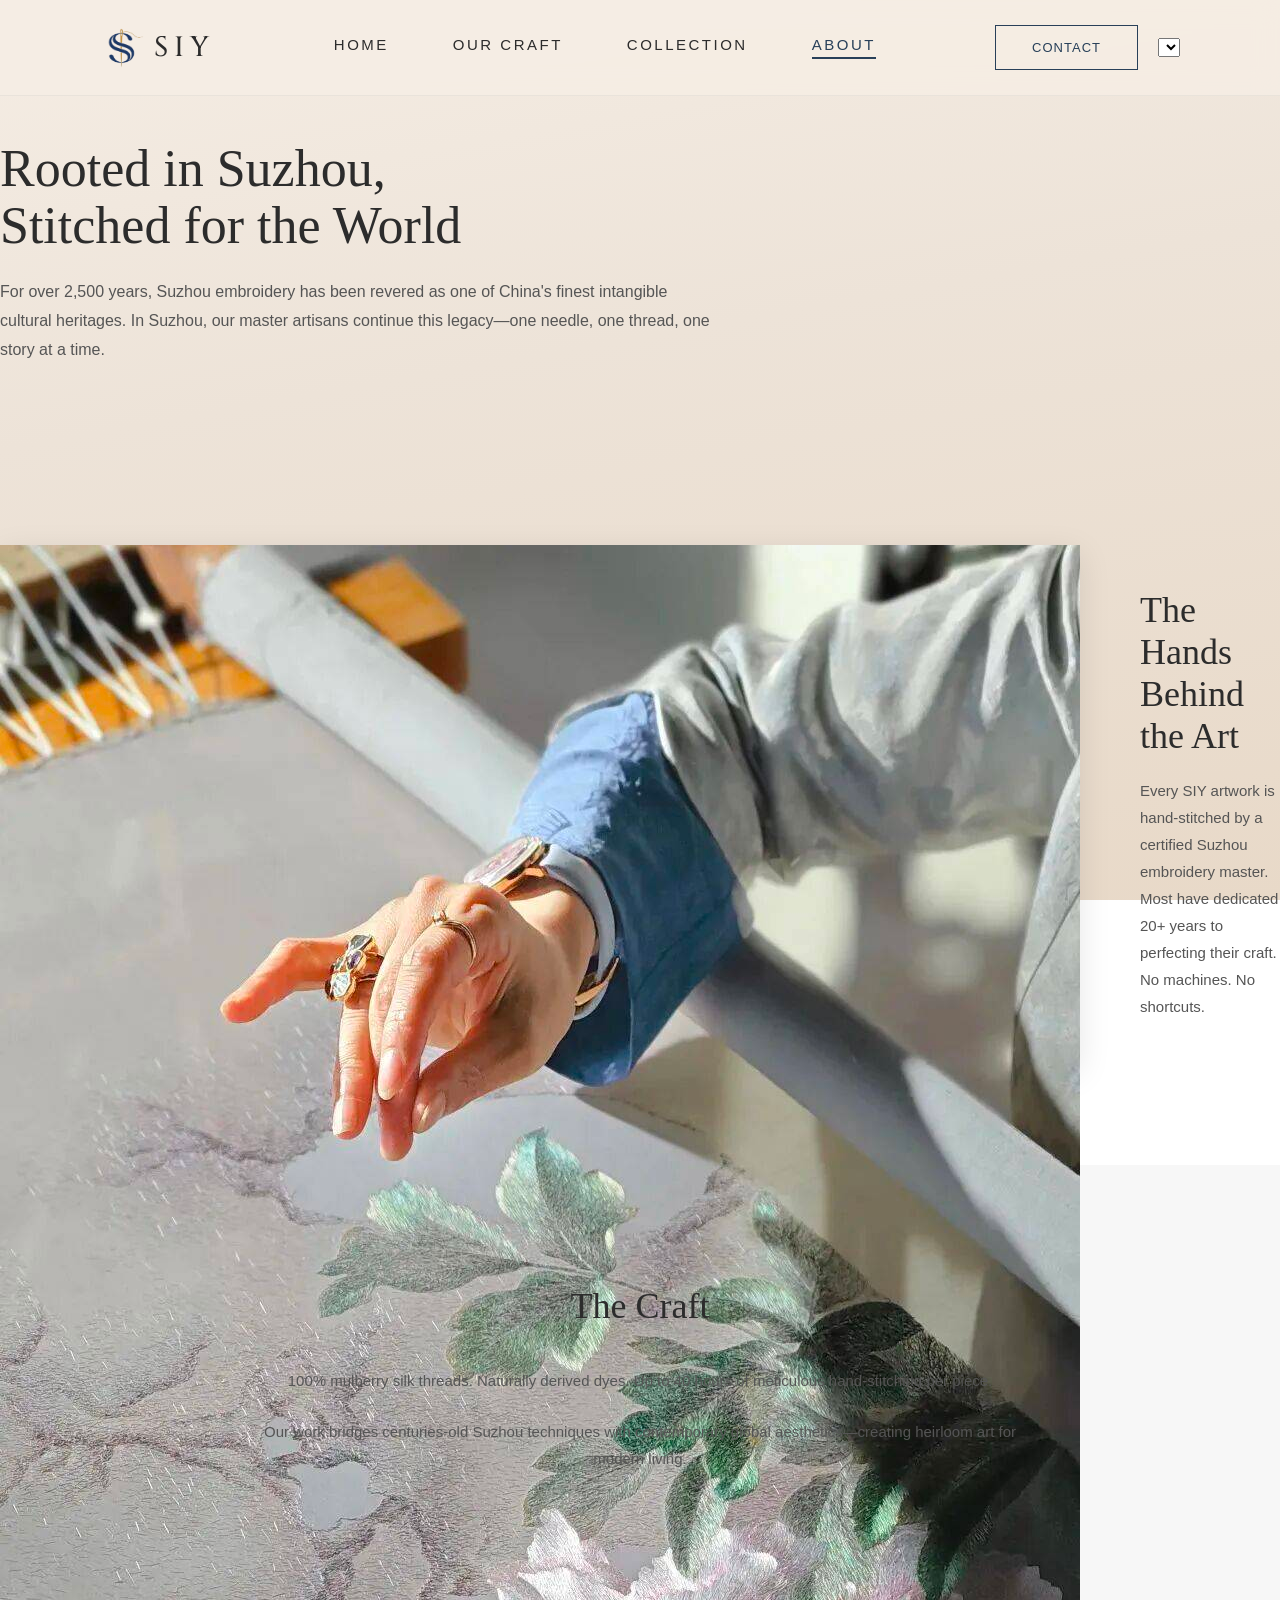
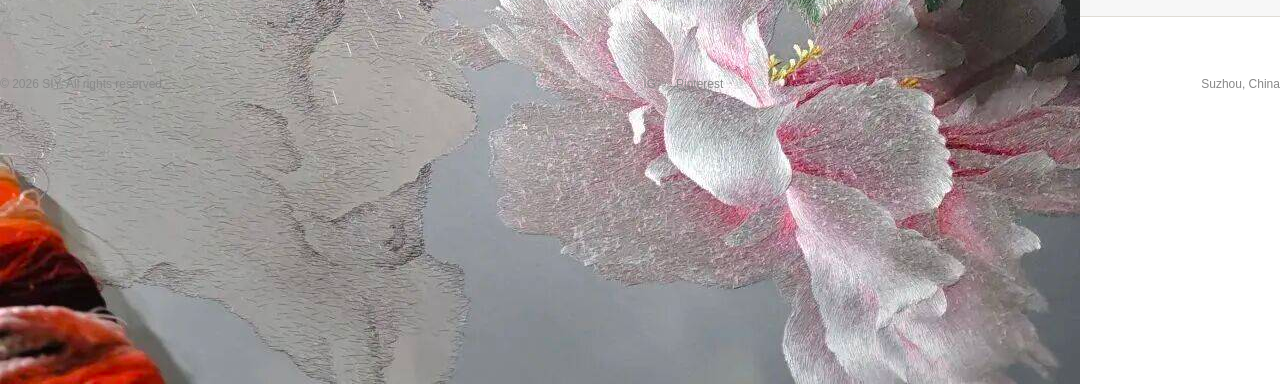
==== commit 407791c9: "Add files via upload" ====
--- a/about.html
+++ b/about.html
@@ -1,70 +1,70 @@
 <!DOCTYPE html>
-<html lang="en">
+<html lang="en" dir="ltr">
 <head>
     <meta charset="UTF-8">
     <meta name="viewport" content="width=device-width, initial-scale=1.0">
     <title>About - SIY | Suzhou Silk Ornament</title>
-    <link rel="icon" type="image/png" sizes="32x32" href="images/logo.png">
-    <link rel="icon" type="image/png" sizes="16x16" href="images/logo.png">
-    <link href="https://fonts.googleapis.com/css2?family=Cinzel:wght@400;500&display=swap" rel="stylesheet">
+    <link rel="icon" type="image/png" sizes="32x32" href="logo.png">
+    <link rel="icon" type="image/png" sizes="16x16" href="logo.png">
+    <link href="https://fonts.googleapis.com/css2?family=Cinzel:wght@400;500&family=Cormorant+Garamond:wght@400;500;600&family=Noto+Naskh+Arabic:wght@400;500&family=Noto+Sans+SC:wght@400&display=swap" rel="stylesheet">
     <link rel="stylesheet" href="styles.css">
     <script src="scripts.js"></script>
 </head>
 <body>
+
     <!-- 全局导航 -->
     <nav class="global-nav">
         <a href="index.html" class="logo">
-            <img src="images/logo.png" alt="SIY" class="logo-img">
+            <img src="logo.png" alt="SIY" class="logo-img">
             <span class="logo-text">SIY</span>
         </a>
-        <button class="menu-toggle" id="menu-toggle" aria-label="Toggle menu">
-            <span></span>
-            <span></span>
-            <span></span>
-        </button>
         <div class="nav-menu">
-            <a href="index.html" data-en="Home" data-zh="首页">Home</a>
-            <a href="collection.html" data-en="Collection" data-zh="作品集">Collection</a>
-            <a href="about.html" class="nav-active" data-en="About" data-zh="关于">About</a>
+            <a href="index.html" data-en="Home" data-zh="首页" data-ar="الرئيسية">Home</a>
+            <a href="categories.html" data-en="Our Craft" data-zh="工艺世界" data-ar="عالمنا الحرفي">Our Craft</a>
+            <a href="collection.html" data-en="Collection" data-zh="作品集" data-ar="المجموعة">Collection</a>
+            <a href="about.html" class="nav-active" data-en="About" data-zh="关于" data-ar="من نحن">About</a>
         </div>
         <div class="nav-right">
-            <a href="contact.html" class="nav-cta" data-en="Contact" data-zh="联系">Contact</a>
-            <button id="lang-toggle" class="lang-toggle" onclick="toggleLang()">中文</button>
+            <a href="contact.html" class="nav-cta" data-en="Contact" data-zh="联系" data-ar="اتصل بنا">Contact</a>
+            <select id="lang-select" class="lang-select"></select>
         </div>
     </nav>
-    
+
     <!-- Hero -->
     <section class="page-container about-hero">
-        <h1 data-en-html="Rooted in Suzhou,<br>Stitched for the World" data-zh-html="扎根苏州，<br>绣制世界">Rooted in Suzhou,<br>Stitched for the World</h1>
-        <p data-en="For over 2,500 years, Suzhou embroidery has been revered as one of China's finest intangible cultural heritages. In Suzhou, our master artisans continue this legacy—one needle, one thread, one story at a time." data-zh="超过2500年来，苏州刺绣一直被誉为中国最精美的非物质文化遗产之一。在苏州，我们的大师级刺绣艺人延续着这一传承——一针一线，一个故事接着一个故事。">For over 2,500 years, Suzhou embroidery has been revered as one of China's finest intangible cultural heritages. In Suzhou, our master artisans continue this legacy—one needle, one thread, one story at a time.</p>
+        <h1 data-en-html="Rooted in Suzhou,<br>Stitched for the World" data-zh-html="扎根苏州，<br>绣制世界" data-ar-html="متجذرة في سوتشو،<br>مطرزة للعالم">Rooted in Suzhou,<br>Stitched for the World</h1>
+        <p data-en="For over 2,500 years, Suzhou embroidery has been revered as one of China's finest intangible cultural heritages. In Suzhou, our master artisans continue this legacy—one needle, one thread, one story at a time." data-zh="超过2500年来，苏州刺绣一直被誉为中国最精美的非物质文化遗产之一。在苏州，我们的大师级刺绣艺人延续着这一传承——一针一线，一个故事接着一个故事。" data-ar="لأكثر من 2500 عام، كان التطريز في سوتشو يُحتَرَم كواحد من أرقى التراث الثقافي غير المادي في الصين. في سوتشو، يستمر حرَفينُنا الأساتذة في هذه الشرَكة — إبرة واحدة، خيط واحد، قصة واحدة في المرة.">For over 2,500 years, Suzhou embroidery has been revered as one of China's finest intangible cultural heritages. In Suzhou, our master artisans continue this legacy—one needle, one thread, one story at a time.</p>
     </section>
-    
+
     <!-- 绣娘肖像区 -->
     <section class="page-container artisan-section">
-        <div class="artisan-image"></div>
+        <div class="artisan-image">
+                <img class="artisan-img" src="苏绣过程.jpeg" alt="Suzhou Embroidery Process">
+            </div>
         <div class="artisan-text">
-            <h2 data-en="The Hands Behind the Art" data-zh="艺术背后的手">The Hands Behind the Art</h2>
-            <p data-en="Every SIY artwork is hand-stitched by a certified Suzhou embroidery master. Most have dedicated 20+ years to perfecting their craft. No machines. No shortcuts." data-zh="每一件SIY作品都由认证的苏州刺绣大师手工绣制。大多数人已经投入20多年完善他们的技艺。没有机器。没有捷径。">Every SIY artwork is hand-stitched by a certified Suzhou embroidery master. Most have dedicated 20+ years to perfecting their craft. No machines. No shortcuts.</p>
+            <h2 data-en="The Hands Behind the Art" data-zh="艺术背后的手" data-ar="الأيدي وراء الفن">The Hands Behind the Art</h2>
+            <p data-en="Every SIY artwork is hand-stitched by a certified Suzhou embroidery master. Most have dedicated 20+ years to perfecting their craft. No machines. No shortcuts." data-zh="每一件SIY作品都由认证的苏州刺绣大师手工绣制。大多数人已经投入20多年完善他们的技艺。没有机器。没有捷径。" data-ar="كل عمل فني من SIY مطرز يدوياً على يد أستاذ مُعتمَد للتطريز في سوتشو. معظمهم كرسوا أكثر من 20 عاماً لإتقان حرفتهم. لا آلات. لا اختصارات.">Every SIY artwork is hand-stitched by a certified Suzhou embroidery master. Most have dedicated 20+ years to perfecting their craft. No machines. No shortcuts.</p>
         </div>
     </section>
-    
+
     <!-- 工艺说明 -->
     <section class="craft-section">
         <div class="page-container">
-            <h2 data-en="The Craft" data-zh="工艺">The Craft</h2>
-            <p data-en="100% mulberry silk threads. Naturally derived dyes. Up to 40 hours of meticulous hand-stitching per piece." data-zh="100%桑蚕丝线。天然染料。每件作品精心手工刺绣长达40小时。">100% mulberry silk threads. Naturally derived dyes. Up to 40 hours of meticulous hand-stitching per piece.</p>
-            <p data-en="Our work bridges centuries-old Suzhou techniques with contemporary global aesthetics—creating heirloom art for modern living." data-zh="我们的作品连接了几个世纪前的苏州技艺与当代全球美学——为现代生活创造传世艺术。">Our work bridges centuries-old Suzhou techniques with contemporary global aesthetics—creating heirloom art for modern living.</p>
+            <h2 data-en="The Craft" data-zh="工艺" data-ar="الحرفة">The Craft</h2>
+            <p data-en="100% mulberry silk threads. Naturally derived dyes. Up to 40 hours of meticulous hand-stitching per piece." data-zh="100%桑蚕丝线。天然染料。每件作品精心手工刺绣长达40小时。" data-ar="خيوط حرير التوت 100%. أصباغ مستخلصة طبيعياً. حتى 40 ساعة من التطريز اليدوي الدقيق لكل قطعة.">100% mulberry silk threads. Naturally derived dyes. Up to 40 hours of meticulous hand-stitching per piece.</p>
+            <p data-en="Our work bridges centuries-old Suzhou techniques with contemporary global aesthetics—creating heirloom art for modern living." data-zh="我们的作品连接了几个世纪前的苏州技艺与当代全球美学——为现代生活创造传世艺术。" data-ar="تربط أعمالنا تقنيات سوتشو التي تعود لقرون مع الجماليات العالمية المعاصرة — خلق فن يورث للأجيال في العيش الحديث.">Our work bridges centuries-old Suzhou techniques with contemporary global aesthetics—creating heirloom art for modern living.</p>
         </div>
     </section>
-    
+
     <!-- 页脚 -->
     <footer class="footer page-container">
-        <div data-en="© 2026 SIY. All rights reserved." data-zh="© 2026 SIY。保留所有权利。">© 2026 SIY. All rights reserved.</div>
+        <div data-en="© 2026 SIY. All rights reserved." data-zh="© 2026 SIY。保留所有权利。" data-ar="© 2026 SIY. جميع الحقوق محفوظة.">© 2026 SIY. All rights reserved.</div>
         <div class="footer-center">
-            <a href="#" data-en="IG" data-zh="IG">IG</a>
-            <a href="#" data-en="Pinterest" data-zh="Pinterest">Pinterest</a>
+            <a href="#" data-en="IG" data-zh="IG" data-ar="انستغرام">IG</a>
+            <a href="#" data-en="Pinterest" data-zh="Pinterest" data-ar="بينتيرست">Pinterest</a>
         </div>
-        <div data-en="Suzhou, China" data-zh="中国苏州">Suzhou, China</div>
+        <div data-en="Suzhou, China" data-zh="中国苏州" data-ar="سوتشو، الصين">Suzhou, China</div>
     </footer>
+
 </body>
 </html>
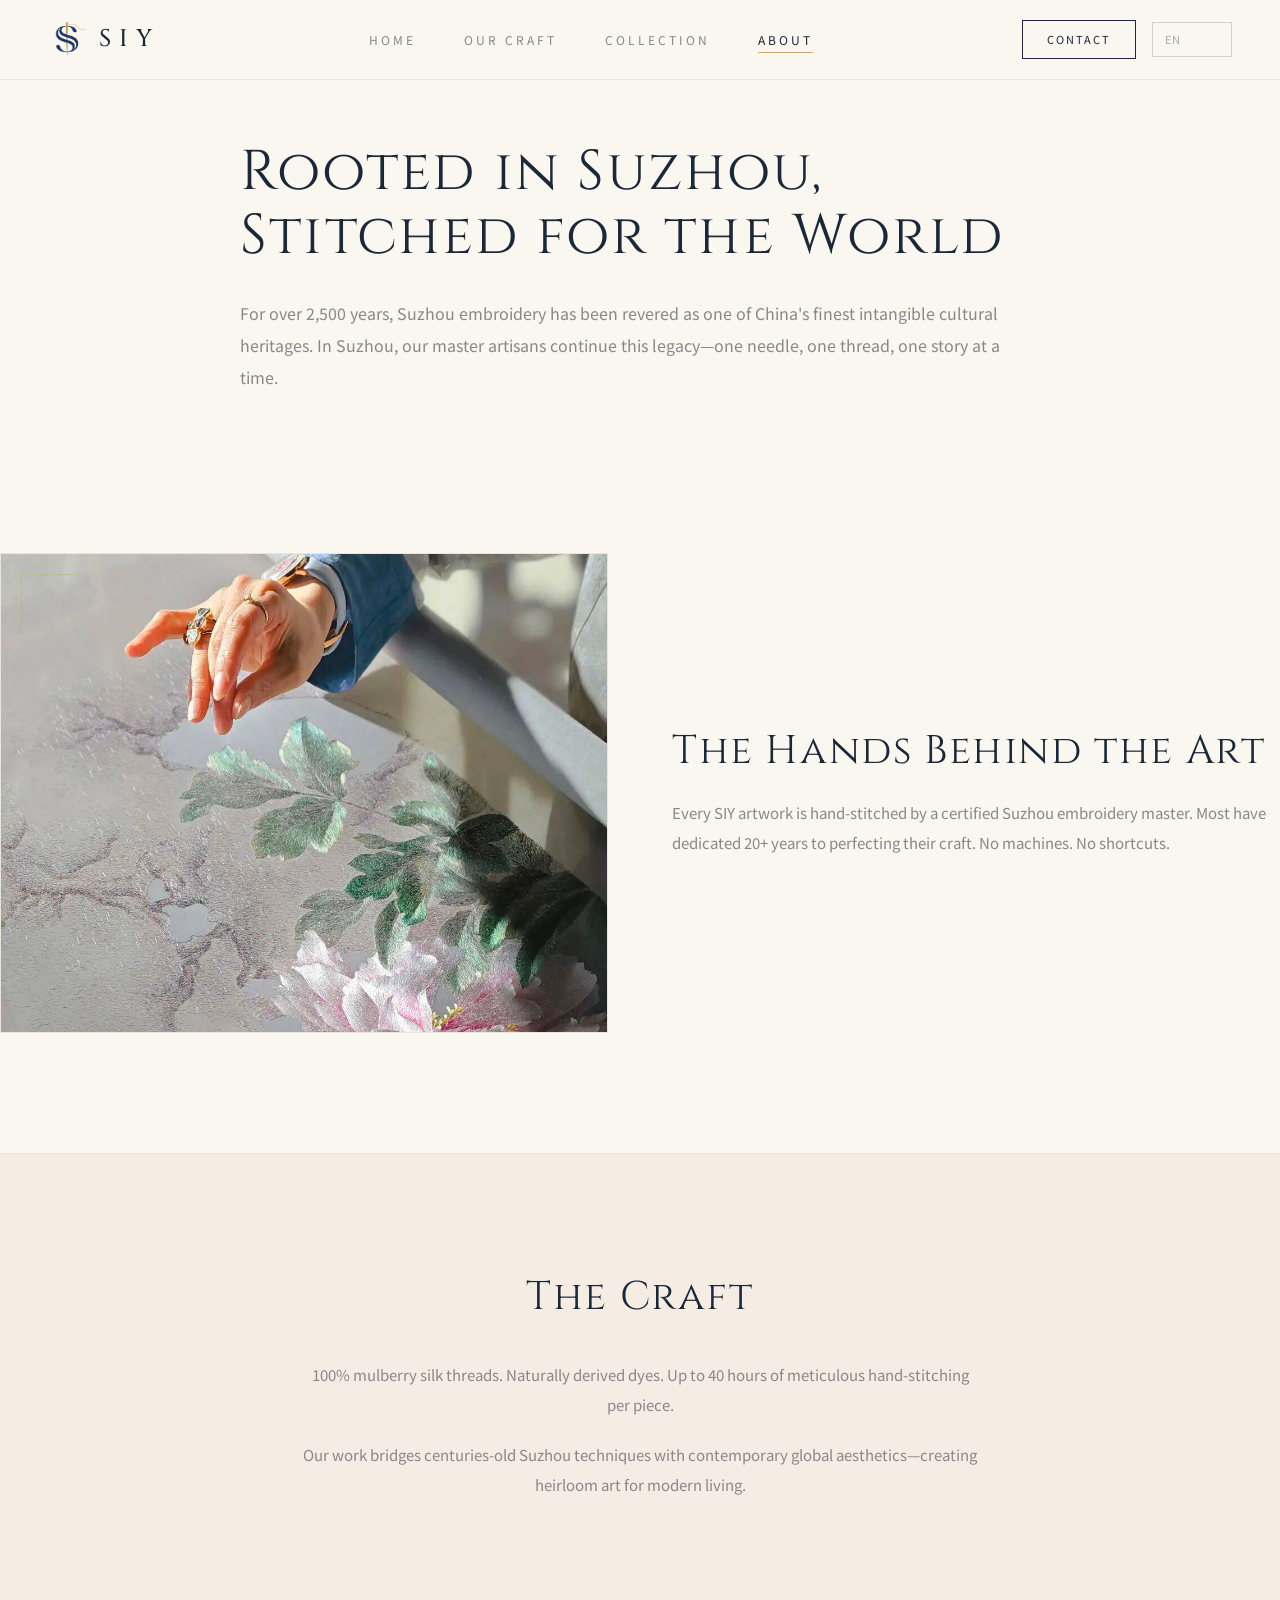
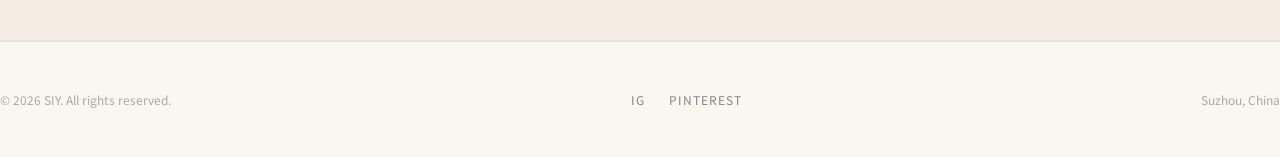
==== commit 0373be9e: "Add files via upload" ====
--- a/about.html
+++ b/about.html
@@ -24,6 +24,9 @@
             <a href="collection.html" data-en="Collection" data-zh="作品集" data-ar="المجموعة">Collection</a>
             <a href="about.html" class="nav-active" data-en="About" data-zh="关于" data-ar="من نحن">About</a>
         </div>
+        <button class="nav-hamburger" id="nav-hamburger" aria-label="Toggle navigation menu">
+            <span></span><span></span><span></span>
+        </button>
         <div class="nav-right">
             <a href="contact.html" class="nav-cta" data-en="Contact" data-zh="联系" data-ar="اتصل بنا">Contact</a>
             <select id="lang-select" class="lang-select"></select>
--- a/styles.css
+++ b/styles.css
@@ -1,881 +1,1093 @@
-* {
+/* ============================================
+   SIY — Silk & Sand
+   Aesthetic: Eastern minimalism × Middle Eastern warmth
+   Palette: Ivory base / Indigo accent / Gold luxury
+   ============================================ */
+
+/* --- CSS Variables --- */
+:root {
+    --ivory:       #FAF6F0;
+    --ivory-warm:   #F5EDE4;
+    --cream:        #EDE3D8;
+    --sand:         #E8D9C8;
+    --indigo:       #1B2838;
+    --indigo-light: #2C3E50;
+    --gold:         #C9A96E;
+    --gold-light:   #D4B87A;
+    --text:         #2A2A2A;
+    --text-muted:   #888888;
+    --text-light:   #AAAAAA;
+    --border:       #D6D2CA;
+    --border-light: #E8E4DC;
+    --serif:        'Cormorant Garamond', 'Noto Serif SC', 'Times New Roman', serif;
+    --sans:         'Inter', 'Noto Sans Arabic', 'Noto Sans SC', sans-serif;
+    --display:      'Cinzel', 'Noto Serif SC', serif;
+    --transition:    0.35s cubic-bezier(0.4, 0, 0.2, 1);
+}
+
+/* --- Reset & Base --- */
+*, *::before, *::after {
     margin: 0;
     padding: 0;
     box-sizing: border-box;
 }
 
+html {
+    scroll-behavior: smooth;
+    font-size: 16px;
+}
+
 body {
-    background: linear-gradient(170deg, #F5EDE4 0%, #EDE3D8 40%, #E8D9C8 100%);
-    background-attachment: fixed;
-    font-family: 'Times New Roman', serif;
-    color: #2C2C2C;
+    background: var(--ivory);
+    color: var(--text);
+    font-family: var(--sans);
+    line-height: 1.6;
     overflow-x: hidden;
-}
-
-/* 全局导航 */
+    -webkit-font-smoothing: antialiased;
+    -moz-osx-font-smoothing: grayscale;
+}
+
+a { color: inherit; text-decoration: none; }
+button { font: inherit; cursor: pointer; }
+img { max-width: 100%; display: block; }
+select, input, textarea { font: inherit; }
+
+/* --- Geometric pattern overlay (CSS-only) --- */
+body::before {
+    content: '';
+    position: fixed;
+    inset: 0;
+    pointer-events: none;
+    z-index: 0;
+    opacity: 0.03;
+    background-image:
+        radial-gradient(circle at 20% 30%, var(--gold) 1px, transparent 1px),
+        radial-gradient(circle at 80% 70%, var(--gold) 1px, transparent 1px);
+    background-size: 60px 60px, 80px 80px;
+}
+
+/* ============================================
+   TYPOGRAPHY
+   ============================================ */
+
+h1, h2, h3, .display {
+    font-family: var(--display);
+    font-weight: 400;
+    letter-spacing: 0.04em;
+    line-height: 1.15;
+}
+
+/* ============================================
+   GLOBAL NAV
+   ============================================ */
 .global-nav {
     position: fixed;
-    top: 0;
-    left: 0;
-    right: 0;
-    height: 96px;
-    background: rgba(245, 237, 228, 0.88);
-    backdrop-filter: blur(12px);
-    -webkit-backdrop-filter: blur(12px);
-    border-bottom: 1px solid rgba(224, 220, 212, 0.6);
+    top: 0; left: 0; right: 0;
+    height: 80px;
+    background: rgba(250, 246, 240, 0.92);
+    backdrop-filter: blur(16px);
+    -webkit-backdrop-filter: blur(16px);
+    border-bottom: 1px solid var(--border-light);
     display: flex;
     align-items: center;
     justify-content: space-between;
-    padding: 0 100px;
+    padding: 0 48px;
     z-index: 1000;
+    transition: var(--transition);
 }
 
 .logo {
     display: flex;
     align-items: center;
-    gap: 10px;
+    gap: 12px;
     text-decoration: none;
-    color: #2C2C2C;
+    color: var(--indigo);
 }
 
 .logo-img {
-    height: 40px;
+    height: 36px;
     width: auto;
-    display: block;
 }
 
 .logo-text {
-    font-family: 'Cinzel', serif;
-    font-size: 28px;
-    letter-spacing: 6px;
+    font-family: var(--display);
+    font-size: 24px;
+    letter-spacing: 8px;
+    color: var(--indigo);
     font-weight: 500;
-    color: #2C2C2C;
 }
 
 .nav-menu {
     display: flex;
-    gap: 64px;
-    font-size: 15px;
-    letter-spacing: 2.5px;
-    text-transform: uppercase;
-    font-family: 'Inter', sans-serif;
+    gap: 48px;
+    font-size: 12px;
+    letter-spacing: 3px;
+    text-transform: uppercase;
+    font-family: var(--sans);
     font-weight: 400;
 }
 
 .nav-menu a {
-    color: #2C2C2C;
-    text-decoration: none;
-    transition: color 0.3s;
-    cursor: pointer;
-}
-
-.nav-menu a:hover {
-    color: #284059;
-}
-
-.nav-cta {
-    border: 1px solid #284059;
-    color: #284059;
-    padding: 14px 36px;
-    font-size: 13px;
-    letter-spacing: 1px;
-    text-transform: uppercase;
-    background: transparent;
-    cursor: pointer;
-    font-family: 'Inter', sans-serif;
-    transition: all 0.3s;
-    text-decoration: none;
-    display: inline-block;
-}
-
-.nav-cta:hover {
-    background: #284059;
-    color: #FAF8F2;
-}
-
-.nav-cta.nav-active {
-    background: #284059;
-    color: #FAF8F2;
-    border-color: #284059;
-}
-
-.lang-toggle {
-    border: 1px solid #CCC;
-    background: transparent;
-    color: #888;
-    padding: 8px 16px;
-    font-size: 12px;
-    letter-spacing: 1px;
-    text-transform: uppercase;
-    cursor: pointer;
-    font-family: 'Inter', sans-serif;
-    transition: all 0.3s;
-    margin-left: 12px;
-}
-
-.lang-toggle:hover {
-    border-color: #284059;
-    color: #284059;
+    color: var(--text-muted);
+    transition: color var(--transition);
+    position: relative;
+}
+
+.nav-menu a::after {
+    content: '';
+    position: absolute;
+    bottom: -4px;
+    left: 0;
+    width: 0;
+    height: 1px;
+    background: var(--gold);
+    transition: width var(--transition);
+}
+
+.nav-menu a:hover,
+.nav-menu a.nav-active {
+    color: var(--indigo);
+}
+
+.nav-menu a.nav-active::after,
+.nav-menu a:hover::after {
+    width: 100%;
 }
 
 .nav-right {
     display: flex;
     align-items: center;
-    gap: 20px;
-}
-
-.nav-menu a.nav-active {
-    color: #284059;
-    border-bottom: 2px solid #284059;
-    padding-bottom: 4px;
-}
-
-/* 页面容器 */
+    gap: 16px;
+}
+
+.nav-cta {
+    font-size: 11px;
+    letter-spacing: 2px;
+    text-transform: uppercase;
+    color: var(--indigo);
+    border: 1px solid var(--indigo);
+    padding: 10px 24px;
+    transition: all var(--transition);
+    font-family: var(--sans);
+}
+
+.nav-cta:hover,
+.nav-cta.nav-active {
+    background: var(--indigo);
+    color: var(--ivory);
+}
+
+.lang-select {
+    font-size: 11px;
+    letter-spacing: 1px;
+    text-transform: uppercase;
+    color: var(--text-light);
+    background: transparent;
+    border: 1px solid var(--border);
+    padding: 8px 12px;
+    transition: all var(--transition);
+    font-family: var(--sans);
+    cursor: pointer;
+    -webkit-appearance: none;
+    appearance: none;
+    min-width: 80px;
+}
+
+.lang-select:hover {
+    border-color: var(--gold);
+    color: var(--gold);
+}
+
+/* RTL nav adjustments */
+
+/* ============================================
+   PAGE CONTAINER
+   ============================================ */
 .page-container {
-    max-width: 1400px;
+    max-width: 1280px;
     margin: 0 auto;
-    padding: 0 80px;
-}
-
-/* 首页 Hero 区 */
+    padding: 0 48px;
+}
+
+/* ============================================
+   HERO SECTION — INDEX.HTML
+   ============================================ */
 .hero-section {
+    min-height: 100vh;
+    display: grid;
+    grid-template-columns: 1fr 1fr;
+    align-items: center;
+    padding-top: 80px;
+    position: relative;
+}
+
+.hero-left {
+    position: relative;
     height: 100vh;
-    display: flex;
-    align-items: center;
-    padding-top: 96px;
-}
-
-.hero-left {
-    flex: 1;
-    height: 80%;
-    background: #E8E4DC;
-    display: flex;
-    align-items: center;
-    justify-content: center;
-    position: relative;
     overflow: hidden;
-    padding: 20px;
+    background: var(--cream);
 }
 
 .hero-image-placeholder {
     width: 100%;
     height: 100%;
     object-fit: cover;
-    border-radius: 2px;
-    box-shadow: 
-        inset 0 0 60px rgba(250, 248, 242, 0.4),
-        0 8px 32px rgba(0, 0, 0, 0.12);
+    transition: transform 8s ease;
+}
+
+.hero-left:hover .hero-image-placeholder {
+    transform: scale(1.05);
+}
+
+/* Gold geometric corner decoration */
+.hero-left::before {
+    content: '';
+    position: absolute;
+    top: 40px;
+    left: 40px;
+    width: 80px;
+    height: 80px;
+    border-top: 1px solid var(--gold);
+    border-left: 1px solid var(--gold);
+    opacity: 0.5;
+    z-index: 2;
+    pointer-events: none;
+}
+
+.hero-left::after {
+    content: '';
+    position: absolute;
+    bottom: 40px;
+    right: 40px;
+    width: 80px;
+    height: 80px;
+    border-bottom: 1px solid var(--gold);
+    border-right: 1px solid var(--gold);
+    opacity: 0.5;
+    z-index: 2;
+    pointer-events: none;
 }
 
 .hero-right {
-    flex: 1;
-    padding-left: 60px;
+    padding: 60px 80px;
     display: flex;
     flex-direction: column;
     justify-content: center;
 }
 
 .hero-subtitle {
-    font-size: 11px;
-    color: #284059;
-    letter-spacing: 3px;
-    text-transform: uppercase;
-    margin-bottom: 20px;
+    font-size: 10px;
+    letter-spacing: 5px;
+    text-transform: uppercase;
+    color: var(--gold);
+    margin-bottom: 24px;
+    font-family: var(--sans);
+    font-weight: 500;
 }
 
 .hero-title {
-    font-size: 56px;
-    line-height: 1.1;
-    margin-bottom: 16px;
-    font-weight: 400;
+    font-size: clamp(36px, 5vw, 64px);
+    margin-bottom: 28px;
+    color: var(--indigo);
+    font-family: var(--display);
 }
 
 .hero-desc {
-    font-size: 16px;
-    line-height: 1.6;
-    color: #666;
-    margin-bottom: 40px;
-    font-family: 'Inter', sans-serif;
+    font-size: 15px;
+    line-height: 1.8;
+    color: var(--text-muted);
+    margin-bottom: 48px;
+    max-width: 440px;
+    font-family: var(--sans);
 }
 
 .hero-cta-group {
     display: flex;
     gap: 20px;
-}
-
+    flex-wrap: wrap;
+}
+
+/* RTL hero */
+
+/* ============================================
+   BUTTONS
+   ============================================ */
 .btn-primary {
-    border: 1px solid #284059;
+    display: inline-block;
+    font-size: 11px;
+    letter-spacing: 2.5px;
+    text-transform: uppercase;
+    padding: 16px 40px;
+    border: 1px solid var(--indigo);
     background: transparent;
-    color: #284059;
-    padding: 14px 32px;
-    font-size: 13px;
-    letter-spacing: 1px;
-    text-transform: uppercase;
-    cursor: pointer;
-    font-family: 'Inter', sans-serif;
-    transition: all 0.3s;
-    text-decoration: none;
+    color: var(--indigo);
+    transition: all var(--transition);
+    font-family: var(--sans);
+    text-align: center;
+}
+
+.btn-primary:hover {
+    background: var(--indigo);
+    color: var(--ivory);
+}
+
+.btn-secondary-solid {
     display: inline-block;
-}
-
-.btn-primary:hover {
-    background: #284059;
-    color: #FAF8F2;
-}
-
-.btn-secondary-solid {
-    border: 1px solid #284059;
-    background: #284059;
-    color: #FAF8F2;
-    padding: 14px 32px;
-    font-size: 13px;
-    letter-spacing: 1px;
-    text-transform: uppercase;
-    cursor: pointer;
-    font-family: 'Inter', sans-serif;
-    transition: all 0.3s;
-    text-decoration: none;
-    display: inline-block;
+    font-size: 11px;
+    letter-spacing: 2.5px;
+    text-transform: uppercase;
+    padding: 16px 40px;
+    border: 1px solid var(--indigo);
+    background: var(--indigo);
+    color: var(--ivory);
+    transition: all var(--transition);
+    font-family: var(--sans);
+    text-align: center;
 }
 
 .btn-secondary-solid:hover {
-    background: #1A2A3A;
-    border-color: #1A2A3A;
-}
-
-/* 品牌标语区 */
+    background: var(--gold);
+    border-color: var(--gold);
+    color: var(--indigo);
+}
+
+/* ============================================
+   SLOGAN SECTION
+   ============================================ */
 .slogan-section {
-    height: 180px;
+    padding: 100px 48px;
     display: flex;
     align-items: center;
     justify-content: center;
+    gap: 32px;
     position: relative;
 }
 
 .slogan-text {
-    font-size: 28px;
-    letter-spacing: 2px;
+    font-size: clamp(18px, 2.5vw, 28px);
+    font-style: italic;
+    color: var(--indigo);
     text-align: center;
-    font-style: italic;
+    letter-spacing: 1px;
+    font-family: var(--serif);
 }
 
 .slogan-line {
-    position: absolute;
-    width: 60px;
+    width: 80px;
     height: 1px;
-    background: #5B8C5A;
-    top: 50%;
-}
-
-.slogan-line.left {
-    left: 80px;
-}
-
-.slogan-line.right {
-    right: 80px;
-}
-
-/* 品牌故事预览区 */
+    background: var(--gold);
+    opacity: 0.5;
+}
+
+/* ============================================
+   HERITAGE SECTION — INDEX.HTML
+   ============================================ */
 .heritage-section {
-    display: flex;
-    gap: 60px;
-    padding: 100px 0;
+    display: grid;
+    grid-template-columns: 1fr 1.2fr;
+    gap: 80px;
+    padding: 120px 0;
+    align-items: start;
 }
 
 .heritage-left {
-    flex: 5;
+    position: sticky;
+    top: 120px;
 }
 
 .heritage-title {
-    font-size: 42px;
-    margin-bottom: 40px;
+    font-size: clamp(32px, 4vw, 48px);
+    color: var(--indigo);
+    font-family: var(--display);
 }
 
 .heritage-right {
-    flex: 7;
+    padding-top: 8px;
 }
 
 .heritage-text {
     font-size: 15px;
-    line-height: 1.8;
-    color: #555;
-    font-family: 'Inter', sans-serif;
-    margin-bottom: 20px;
+    line-height: 2;
+    color: var(--text-muted);
+    margin-bottom: 24px;
+    font-family: var(--sans);
 }
 
 .heritage-link {
-    font-size: 13px;
-    color: #284059;
-    letter-spacing: 1px;
-    text-transform: uppercase;
-    cursor: pointer;
-    text-decoration: none;
+    font-size: 12px;
+    letter-spacing: 2px;
+    text-transform: uppercase;
+    color: var(--gold);
+    transition: color var(--transition);
+    font-family: var(--sans);
 }
 
 .heritage-link:hover {
-    text-decoration: underline;
-}
-
-/* 代表作精选区 */
+    color: var(--indigo);
+}
+
+/* ============================================
+   SELECTED WORKS — INDEX.HTML
+   ============================================ */
 .selected-works {
-    padding: 100px 0;
+    padding: 120px 0 80px;
 }
 
 .section-title {
     text-align: center;
-    font-size: 36px;
-    margin-bottom: 60px;
-    letter-spacing: 2px;
+    font-size: clamp(28px, 3.5vw, 40px);
+    color: var(--indigo);
+    margin-bottom: 64px;
+    letter-spacing: 3px;
+    text-transform: uppercase;
+    font-family: var(--display);
 }
 
 .works-grid {
     display: grid;
     grid-template-columns: repeat(3, 1fr);
-    gap: 40px;
+    gap: 32px;
 }
 
 .work-card {
-    background: #E8E4DC;
-    border-radius: 2px;
+    background: var(--ivory-warm);
     overflow: hidden;
+    transition: transform var(--transition);
+}
+
+.work-card:hover {
+    transform: translateY(-4px);
 }
 
 .work-image {
     width: 100%;
-    height: 400px;
+    height: 380px;
     object-fit: cover;
-    border-radius: 2px;
-    box-shadow: 0 4px 16px rgba(0, 0, 0, 0.08);
-    transition: all 0.4s ease;
-    display: block;
-}
-
-.work-image:hover {
-    transform: scale(1.02);
-    box-shadow: 0 8px 24px rgba(0, 0, 0, 0.12);
+    transition: transform 0.6s ease;
+}
+
+.work-card:hover .work-image {
+    transform: scale(1.03);
 }
 
 .work-info {
-    padding: 20px;
+    padding: 24px;
 }
 
 .work-name {
     font-size: 18px;
-    margin-bottom: 8px;
+    color: var(--indigo);
+    font-family: var(--serif);
+    margin-bottom: 4px;
 }
 
 .work-artisan {
-    font-size: 13px;
-    color: #888;
-    font-family: 'Inter', sans-serif;
+    font-size: 12px;
+    color: var(--text-light);
+    font-family: var(--sans);
+    letter-spacing: 1px;
+    text-transform: uppercase;
 }
 
 .works-cta {
     text-align: center;
-    margin-top: 60px;
-}
-
-/* 非遗说明区 */
+    margin-top: 64px;
+}
+
+/* ============================================
+   MISSION SECTION
+   ============================================ */
 .mission-section {
-    padding: 120px 0;
+    padding: 120px 48px;
     text-align: center;
-    background: rgba(0, 0, 0, 0.03);
-    margin: 0 -80px;
-    padding: 120px 80px;
+    background: var(--ivory-warm);
+    border-top: 1px solid var(--border-light);
+    border-bottom: 1px solid var(--border-light);
 }
 
 .mission-text {
-    font-size: 16px;
-    line-height: 1.8;
-    color: #555;
-    font-family: 'Inter', sans-serif;
-    max-width: 800px;
-    margin: 0 auto 30px;
-}
-
-/* 咨询引导区 */
+    font-size: 15px;
+    line-height: 2;
+    color: var(--text-muted);
+    max-width: 720px;
+    margin: 0 auto 20px;
+    font-family: var(--sans);
+}
+
+/* ============================================
+   INQUIRE BANNER
+   ============================================ */
 .inquire-banner {
-    background: #F0F2F5;
-    padding: 80px 0;
+    padding: 100px 48px;
     text-align: center;
-    margin: 0 -80px;
+    background: var(--indigo);
+    color: var(--ivory);
 }
 
 .inquire-title {
-    font-size: 32px;
+    font-size: clamp(24px, 3vw, 36px);
     margin-bottom: 40px;
-}
-
-/* 页脚 */
+    font-family: var(--display);
+    font-weight: 400;
+    color: var(--ivory);
+}
+
+.inquire-banner .btn-primary {
+    border-color: var(--gold);
+    color: var(--gold);
+}
+
+.inquire-banner .btn-primary:hover {
+    background: var(--gold);
+    color: var(--indigo);
+}
+
+/* ============================================
+   FOOTER
+   ============================================ */
 .footer {
-    padding: 60px 0;
-    border-top: 1px solid #E0DCD4;
+    padding: 48px 0;
+    border-top: 1px solid var(--border-light);
     display: flex;
     justify-content: space-between;
     align-items: center;
     font-size: 12px;
-    color: #888;
-    font-family: 'Inter', sans-serif;
+    color: var(--text-light);
+    font-family: var(--sans);
 }
 
 .footer-center {
     display: flex;
-    gap: 20px;
+    gap: 24px;
 }
 
 .footer-center a {
-    color: #888;
-    text-decoration: none;
+    color: var(--text-muted);
+    transition: color var(--transition);
+    font-size: 12px;
+    letter-spacing: 1px;
+    text-transform: uppercase;
 }
 
 .footer-center a:hover {
-    color: #284059;
-}
-
-/* Collection 页 */
+    color: var(--gold);
+}
+
+/* RTL footer */
+
+/* ============================================
+   COLLECTION PAGE
+   ============================================ */
 .collection-header {
-    padding: 120px 0 60px;
+    padding: 140px 0 60px;
     text-align: center;
 }
 
 .collection-title {
-    font-size: 48px;
-    letter-spacing: 3px;
-    text-transform: uppercase;
-    margin-bottom: 20px;
+    font-size: clamp(36px, 5vw, 56px);
+    letter-spacing: 4px;
+    text-transform: uppercase;
+    color: var(--indigo);
+    font-family: var(--display);
+    margin-bottom: 16px;
 }
 
 .collection-desc {
-    font-size: 15px;
-    color: #888;
-    font-family: 'Inter', sans-serif;
+    font-size: 14px;
+    color: var(--text-muted);
+    font-family: var(--sans);
+    letter-spacing: 1px;
 }
 
 .gallery-grid {
     display: grid;
     grid-template-columns: repeat(2, 1fr);
-    gap: 60px;
-    padding-bottom: 80px;
+    gap: 48px;
+    padding: 40px 0 80px;
 }
 
 .art-card {
-    background: #FFF;
-    border: 1px solid #E0DCD4;
+    background: var(--ivory);
+    border: 1px solid var(--border-light);
+    overflow: hidden;
+    transition: transform var(--transition), box-shadow var(--transition);
+}
+
+.art-card:hover {
+    transform: translateY(-4px);
+    box-shadow: 0 12px 40px rgba(27, 40, 56, 0.08);
 }
 
 .art-image {
     width: 100%;
-    height: 600px;
+    height: 520px;
     object-fit: cover;
-    border-radius: 2px;
-    box-shadow: 0 6px 24px rgba(0, 0, 0, 0.1);
-    transition: all 0.4s ease;
-    display: block;
+    transition: transform 0.6s ease;
 }
 
 .art-card:hover .art-image {
-    transform: scale(1.01);
-    box-shadow: 0 10px 32px rgba(0, 0, 0, 0.15);
+    transform: scale(1.02);
 }
 
 .art-info {
-    padding: 24px;
+    padding: 28px 32px;
 }
 
 .art-name {
-    font-size: 24px;
-    margin-bottom: 8px;
+    font-size: 22px;
+    color: var(--indigo);
+    font-family: var(--serif);
+    margin-bottom: 6px;
 }
 
 .art-artisan {
-    font-size: 14px;
-    color: #888;
-    font-family: 'Inter', sans-serif;
-    margin-bottom: 16px;
+    font-size: 12px;
+    color: var(--text-light);
+    font-family: var(--sans);
+    letter-spacing: 1px;
+    text-transform: uppercase;
+    margin-bottom: 20px;
 }
 
 .price-placeholder {
     height: 40px;
-    background: #F5F5F5;
-    border: 2px dashed #CCC;
+    background: var(--ivory-warm);
+    border: 1px dashed var(--border);
     display: flex;
     align-items: center;
     justify-content: center;
     font-size: 11px;
-    color: #AAA;
-    margin-bottom: 16px;
+    color: var(--text-light);
+    margin-bottom: 20px;
+    font-family: var(--sans);
 }
 
 .art-cta {
+    display: block;
     width: 100%;
-    border: 1px solid #284059;
+    padding: 14px;
+    font-size: 11px;
+    letter-spacing: 2px;
+    text-transform: uppercase;
+    border: 1px solid var(--indigo);
     background: transparent;
-    color: #284059;
-    padding: 12px;
-    font-size: 12px;
-    letter-spacing: 1px;
-    text-transform: uppercase;
+    color: var(--indigo);
+    text-align: center;
+    transition: all var(--transition);
+    font-family: var(--sans);
+    box-sizing: border-box;
     cursor: pointer;
-    text-decoration: none;
-    display: inline-block;
-    text-align: center;
-    box-sizing: border-box;
 }
 
 .art-cta:hover {
-    background: #284059;
-    color: #FAF8F2;
-}
-
-.load-more {
-    text-align: center;
-    padding: 60px 0;
-    font-size: 14px;
-    letter-spacing: 2px;
-    color: #284059;
-    cursor: pointer;
-    text-transform: uppercase;
-}
-
-/* 浮动咨询按钮 */
-.float-inquire {
-    position: fixed;
-    right: 40px;
-    bottom: 40px;
-    background: #284059;
-    color: #FFF;
-    padding: 16px 24px;
-    border-radius: 50px;
-    font-size: 13px;
-    letter-spacing: 1px;
-    cursor: pointer;
-    box-shadow: 0 4px 12px rgba(0,0,0,0.15);
-    z-index: 999;
-}
-
-/* 加载更多按钮 */
+    background: var(--indigo);
+    color: var(--ivory);
+}
+
 .load-more-wrap {
     text-align: center;
-    padding: 60px 0 40px;
+    padding: 40px 0 80px;
 }
 
 .load-more-btn {
-    border: 1px solid #284059;
+    font-size: 11px;
+    letter-spacing: 3px;
+    text-transform: uppercase;
+    padding: 16px 56px;
+    border: 1px solid var(--gold);
     background: transparent;
-    color: #284059;
-    padding: 14px 48px;
-    font-size: 13px;
-    letter-spacing: 2px;
-    text-transform: uppercase;
+    color: var(--gold);
+    transition: all var(--transition);
+    font-family: var(--sans);
     cursor: pointer;
-    font-family: 'Inter', sans-serif;
-    transition: all 0.3s;
 }
 
 .load-more-btn:hover {
-    background: #284059;
-    color: #FAF8F2;
+    background: var(--gold);
+    color: var(--indigo);
 }
 
 .art-card-hidden {
     display: none;
 }
 
-/* About 页面样式 */
+/* ============================================
+   ABOUT PAGE
+   ============================================ */
 .about-hero {
     padding: 140px 0 80px;
+    max-width: 800px;
 }
 
 .about-hero h1 {
-    font-size: 52px;
-    line-height: 1.1;
+    font-size: clamp(36px, 5vw, 56px);
+    color: var(--indigo);
+    margin-bottom: 28px;
+    font-family: var(--display);
+    font-weight: 400;
+    line-height: 1.15;
+}
+
+.about-hero p {
+    font-size: 16px;
+    line-height: 2;
+    color: var(--text-muted);
+    font-family: var(--sans);
+}
+
+.artisan-section {
+    display: grid;
+    grid-template-columns: 1fr 1fr;
+    gap: 64px;
+    padding: 80px 0 120px;
+    align-items: center;
+}
+
+.artisan-image {
+    height: 480px;
+    background: var(--cream);
+    border: 1px solid var(--border-light);
+    position: relative;
+    overflow: hidden;
+}
+
+/* Gold corner on artisan image */
+.artisan-image::before {
+    content: '';
+    position: absolute;
+    top: 20px; left: 20px;
+    width: 60px; height: 60px;
+    border-top: 1px solid var(--gold);
+    border-left: 1px solid var(--gold);
+    opacity: 0.4;
+    pointer-events: none;
+}
+
+.artisan-text h2 {
+    font-size: clamp(28px, 3.5vw, 40px);
+    color: var(--indigo);
     margin-bottom: 24px;
-    font-weight: 400;
-}
-
-.about-hero p {
-    max-width: 720px;
-    font-size: 16px;
-    color: #555;
-    line-height: 1.8;
-    font-family: 'Inter', sans-serif;
-}
-
-.artisan-section {
-    display: flex;
-    gap: 60px;
-    padding: 100px 0;
-}
-
-.artisan-image {
-    flex: 1;
-    background: #E8E4DC;
-    height: 520px;
-    border-radius: 2px;
-    box-shadow: 
-        inset 0 0 50px rgba(250, 248, 242, 0.3),
-        0 8px 32px rgba(0, 0, 0, 0.1);
-}
-
-.artisan-text {
-    flex: 1;
-    display: flex;
-    flex-direction: column;
-    justify-content: center;
-}
-
-.artisan-text h2 {
-    font-size: 36px;
-    margin-bottom: 20px;
+    font-family: var(--display);
     font-weight: 400;
 }
 
 .artisan-text p {
     font-size: 15px;
-    color: #555;
-    line-height: 1.8;
-    font-family: 'Inter', sans-serif;
+    line-height: 2;
+    color: var(--text-muted);
+    font-family: var(--sans);
 }
 
 .craft-section {
-    background: rgba(0, 0, 0, 0.03);
-    padding: 120px 0;
+    padding: 120px 48px;
     text-align: center;
+    background: var(--ivory-warm);
+    border-top: 1px solid var(--border-light);
+    border-bottom: 1px solid var(--border-light);
 }
 
 .craft-section h2 {
-    font-size: 36px;
+    font-size: clamp(28px, 3.5vw, 40px);
+    color: var(--indigo);
     margin-bottom: 40px;
+    font-family: var(--display);
     font-weight: 400;
 }
 
 .craft-section p {
-    max-width: 800px;
-    margin: 0 auto 24px;
+    max-width: 680px;
+    margin: 0 auto 20px;
     font-size: 15px;
-    color: #555;
-    line-height: 1.8;
-    font-family: 'Inter', sans-serif;
-}
-
-/* Contact 页面样式 */
+    line-height: 2;
+    color: var(--text-muted);
+    font-family: var(--sans);
+}
+
+/* ============================================
+   CONTACT PAGE
+   ============================================ */
 .contact-section {
     padding: 140px 0;
-    display: flex;
+    display: grid;
+    grid-template-columns: 1fr 1fr;
     gap: 80px;
-}
-
-.contact-left {
-    flex: 1;
+    max-width: 1280px;
+    margin: 0 auto;
 }
 
 .contact-left h1 {
-    font-size: 44px;
+    font-size: clamp(32px, 4vw, 48px);
+    color: var(--indigo);
     margin-bottom: 24px;
+    font-family: var(--display);
     font-weight: 400;
     line-height: 1.2;
 }
 
 .contact-left p {
     font-size: 15px;
-    color: #555;
-    line-height: 1.8;
-    font-family: 'Inter', sans-serif;
+    line-height: 2;
+    color: var(--text-muted);
     margin-bottom: 32px;
+    font-family: var(--sans);
 }
 
 .contact-info {
     font-size: 14px;
-    color: #888;
-    line-height: 1.6;
-    font-family: 'Inter', sans-serif;
+    line-height: 2;
+    color: var(--text-light);
+    font-family: var(--sans);
 }
 
 .contact-right {
-    flex: 1;
+    /* form styling below */
 }
 
 .contact-form {
     display: flex;
     flex-direction: column;
-    gap: 24px;
+    gap: 20px;
 }
 
 .form-input {
-    padding: 16px;
-    border: 1px solid #D6D2CA;
-    background: #F5F0EB;
-    font-family: 'Inter', sans-serif;
+    padding: 16px 20px;
+    border: 1px solid var(--border);
+    background: var(--ivory);
+    font-family: var(--sans);
     font-size: 14px;
-    color: #2C2C2C;
-    border-radius: 2px;
+    color: var(--text);
+    transition: border-color var(--transition);
     width: 100%;
     box-sizing: border-box;
+    border-radius: 0;
+    -webkit-appearance: none;
+    appearance: none;
 }
 
 .form-input::placeholder {
-    color: #999;
+    color: var(--text-light);
 }
 
 .form-input:focus {
     outline: none;
-    border-color: #284059;
+    border-color: var(--gold);
 }
 
 textarea.form-input {
     resize: vertical;
-    min-height: 120px;
-    font-family: 'Inter', sans-serif;
+    min-height: 130px;
 }
 
 .form-submit {
     align-self: flex-start;
-}
-
-/* 移动端汉堡菜单按钮 */
-.menu-toggle {
+    /* inherits btn-primary */
+}
+
+/* ============================================
+   FLOAT INQUIRE BUTTON
+   ============================================ */
+.float-inquire {
+    position: fixed;
+    right: 32px;
+    bottom: 32px;
+    background: var(--indigo);
+    color: var(--ivory);
+    padding: 14px 28px;
+    font-size: 12px;
+    letter-spacing: 1.5px;
+    text-transform: uppercase;
+    box-shadow: 0 4px 20px rgba(27, 40, 56, 0.2);
+    z-index: 999;
+    transition: all var(--transition);
+    font-family: var(--sans);
+    border: none;
+    text-decoration: none;
+    display: inline-block;
+}
+
+.float-inquire:hover {
+    background: var(--gold);
+    color: var(--indigo);
+    transform: translateY(-2px);
+}
+/* ============================================
+   SCROLL ANIMATIONS
+   ============================================ */
+.fade-in {
+    opacity: 0;
+    transform: translateY(24px);
+    transition: opacity 0.7s ease, transform 0.7s ease;
+}
+
+.fade-in.visible {
+    opacity: 1;
+    transform: translateY(0);
+}
+
+/* ============================================
+   HAMBURGER MENU (Mobile Navigation)
+   ============================================ */
+.nav-hamburger {
     display: none;
     flex-direction: column;
     justify-content: center;
-    gap: 5px;
+    align-items: center;
+    gap: 6px;
     background: none;
     border: none;
     cursor: pointer;
     padding: 8px;
     z-index: 1001;
-}
-
-.menu-toggle span {
+    -webkit-tap-highlight-color: transparent;
+}
+
+.nav-hamburger span {
     display: block;
     width: 24px;
     height: 2px;
-    background: #2C2C2C;
-    transition: all 0.3s ease;
-}
-
-.menu-toggle.active span:nth-child(1) {
-    transform: rotate(45deg) translate(5px, 5px);
-}
-
-.menu-toggle.active span:nth-child(2) {
+    background: var(--indigo);
+    border-radius: 1px;
+    transition: all 0.35s cubic-bezier(0.4, 0, 0.2, 1);
+    transform-origin: center;
+}
+
+/* Hamburger → X animation */
+.nav-hamburger.active span:nth-child(1) {
+    transform: translateY(8px) rotate(45deg);
+}
+.nav-hamburger.active span:nth-child(2) {
     opacity: 0;
-}
-
-.menu-toggle.active span:nth-child(3) {
-    transform: rotate(-45deg) translate(5px, -5px);
-}
-
-/* 移动端适配 */
-@media (max-width: 768px) {
-    .menu-toggle {
-        display: flex;
-    }
-
-    .global-nav {
-        padding: 0 24px;
-        height: 72px;
-    }
-
-    .nav-menu {
-        position: fixed;
-        top: 72px;
-        left: 0;
-        right: 0;
-        background: rgba(245, 237, 228, 0.98);
-        backdrop-filter: blur(12px);
-        -webkit-backdrop-filter: blur(12px);
-        flex-direction: column;
-        align-items: center;
-        gap: 0;
-        padding: 24px 0;
-        transform: translateY(-100%);
-        opacity: 0;
-        transition: all 0.3s ease;
-        z-index: 999;
-        border-bottom: 1px solid rgba(224, 220, 212, 0.6);
-    }
-
-    .nav-menu.active {
-        transform: translateY(0);
-        opacity: 1;
-        opacity: 1;
-    }
-
-    .nav-menu a {
-        padding: 16px 0;
-        font-size: 16px;
-        width: 100%;
-        text-align: center;
-        border-bottom: 1px solid rgba(224, 220, 212, 0.3);
-    }
-
-    .nav-menu a.nav-active {
-        border-bottom: 2px solid #284059;
-    }
-
-    .nav-right {
-        gap: 12px;
-    }
-
-    .logo-img {
-        height: 32px;
-    }
-
-    .logo-text {
-        font-size: 22px;
-    }
-
-    .page-container {
-        padding: 0 24px;
-    }
-
+    transform: scaleX(0);
+}
+.nav-hamburger.active span:nth-child(3) {
+    transform: translateY(-8px) rotate(-45deg);
+}
+
+/* Mobile nav menu overlay */
+.nav-menu-open {
+    display: flex !important;
+    position: fixed;
+    top: 64px;
+    left: 0;
+    right: 0;
+    bottom: 0;
+    background: rgba(250, 246, 240, 0.99);
+    backdrop-filter: blur(24px);
+    -webkit-backdrop-filter: blur(24px);
+    flex-direction: column;
+    padding: 48px 32px 40px;
+    gap: 0;
+    z-index: 998;
+    overflow-y: auto;
+    animation: slideDown 0.35s cubic-bezier(0.4, 0, 0.2, 1);
+}
+
+@keyframes slideDown {
+    from { opacity: 0; transform: translateY(-10px); }
+    to   { opacity: 1; transform: translateY(0); }
+}
+
+.nav-menu-open a {
+    font-size: 18px;
+    letter-spacing: 3px;
+    text-transform: uppercase;
+    color: var(--indigo) !important;
+    padding: 20px 0;
+    border-bottom: 1px solid var(--border-light);
+    transition: color 0.2s;
+    font-family: var(--sans);
+    font-weight: 400;
+}
+
+.nav-menu-open a:last-child {
+    border-bottom: none;
+}
+
+.nav-menu-open a:hover,
+.nav-menu-open a.nav-active {
+    color: var(--gold) !important;
+}
+
+.nav-menu-open a::after {
+    display: none;
+}
+
+/* ============================================
+   RESPONSIVE
+   ============================================ */
+@media (max-width: 1024px) {
     .hero-section {
-        flex-direction: column;
-        height: auto;
-        padding-top: 72px;
-    }
-
+        grid-template-columns: 1fr;
+        min-height: auto;
+    }
     .hero-left {
         height: 50vh;
     }
-
     .hero-right {
-        padding: 40px 24px;
-    }
-
-    .hero-title {
-        font-size: 36px;
-    }
-
+        padding: 48px 32px;
+    }
+    .heritage-section {
+        grid-template-columns: 1fr;
+        gap: 40px;
+    }
+    .heritage-left {
+        position: static;
+    }
+    .works-grid {
+        grid-template-columns: repeat(2, 1fr);
+    }
+    .gallery-grid {
+        grid-template-columns: 1fr;
+    }
+    .art-image {
+        height: 400px;
+    }
+    .contact-section {
+        grid-template-columns: 1fr;
+        gap: 48px;
+    }
+    .artisan-section {
+        grid-template-columns: 1fr;
+    }
+}
+
+@media (max-width: 640px) {
+    .global-nav {
+        padding: 0 20px;
+        height: 64px;
+    }
+    .nav-hamburger {
+        display: flex;
+        margin-left: auto;
+    }
+    .nav-menu {
+        display: none;
+    }
+    .nav-menu-open {
+        display: flex;
+    }
+    .nav-right {
+        gap: 10px;
+    }
+    .nav-cta {
+        font-size: 10px;
+        padding: 8px 14px;
+        letter-spacing: 1px;
+    }
+    .lang-select {
+        font-size: 10px;
+        padding: 6px 8px;
+        min-width: 60px;
+    }
+    .page-container {
+        padding: 0 20px;
+    }
     .works-grid {
         grid-template-columns: 1fr;
-        gap: 24px;
-    }
-
-    .gallery-grid {
-        grid-template-columns: 1fr;
-        gap: 24px;
-    }
-
-    .art-image {
-        height: 400px;
-    }
-
-    .contact-section {
-        flex-direction: column;
-        gap: 40px;
-        padding: 100px 24px 60px;
-    }
-
-    .about-hero {
-        padding: 100px 24px 40px;
-    }
-
-    .artisan-section {
-        flex-direction: column;
-        gap: 40px;
-    }
-
+    }
+    .hero-title {
+        font-size: 32px;
+    }
     .footer {
         flex-direction: column;
         gap: 16px;
@@ -883,3 +1095,290 @@
     }
 }
 
+/* ============================================
+   ARABIC TEXT — RTL text, LTR layout
+   When body has .lang-ar class:
+   - Text renders right-to-left (correct Arabic reading)
+   - Grid/flex layout stays exactly the same as EN/ZH
+   ============================================ */
+
+/* === HERO SECTION (index) === */
+.lang-ar .hero-right {
+    /* Layout unchanged — only children get RTL text */
+}
+.lang-ar .hero-subtitle,
+.lang-ar .hero-title,
+.lang-ar .hero-desc {
+    direction: rtl !important;
+    text-align: right !important;
+    font-family: 'Noto Sans Arabic', 'Inter', sans-serif !important;
+}
+.lang-ar .hero-title {
+    letter-spacing: 0 !important;
+    line-height: 1.35 !important;
+}
+
+/* === SLOGAN / HERITAGE / MISSION SECTIONS === */
+.lang-ar .section-label,
+.lang-ar .slogan-text,
+.lang-ar .heritage-text,
+.lang-ar .mission-text {
+    direction: rtl !important;
+    text-align: center !important;  /* these sections are centered */
+    font-family: 'Noto Sans Arabic', 'Inter', sans-serif !important;
+}
+
+/* === COLLECTION PAGE === */
+.lang-ar .card-title,
+.lang-ar .card-subtitle {
+    direction: rtl !important;
+    text-align: right !important;
+    font-family: 'Noto Sans Arabic', 'Inter', sans-serif !important;
+}
+/* Collection header stays CENTERED for all languages */
+.lang-ar .collection-header,
+.lang-ar .collection-header h1,
+.lang-ar .collection-header p,
+.lang-ar .gallery-header h2 {
+    direction: rtl !important;
+    text-align: center !important;
+    font-family: 'Noto Sans Arabic', 'Inter', sans-serif !important;
+}
+/* Hide artisan name & time */
+.art-artisan {
+    display: none;
+}
+
+/* === ABOUT PAGE === */
+.lang-ar .about-hero h1,
+.lang-ar .about-hero p,
+.lang-ar .artisan-text h2,
+.lang-ar .artisan-text p,
+.lang-ar .craft-section h2,
+.lang-ar .craft-section p,
+.lang-ar .artisan-quote {
+    direction: rtl !important;
+    text-align: right !important;
+    font-family: 'Noto Sans Arabic', 'Inter', sans-serif !important;
+}
+
+/* === CONTACT PAGE === */
+.lang-ar .contact-left h1,
+.lang-ar .contact-left p,
+.lang-ar .contact-info {
+    direction: rtl !important;
+    text-align: right !important;
+    font-family: 'Noto Sans Arabic', 'Inter', sans-serif !important;
+}
+.lang-ar .form-input {
+    direction: rtl !important;
+    text-align: right !important;
+}
+
+/* === NAVIGATION === */
+.lang-ar .nav-link {
+    direction: rtl;
+}
+.lang-ar .nav-cta {
+    direction: rtl;
+}
+
+/* === GLOBAL TEXT ELEMENTS === */
+.lang-ar h1, .lang-ar h2, .lang-ar h3,
+.lang-ar h4, .lang-ar h5, .lang-ar h6,
+.lang-ar p, .lang-ar li {
+    direction: rtl !important;
+}
+.lang-ar .btn-primary,
+.lang-ar .btn-outline {
+    direction: rtl;
+}
+
+/* === CRAFT PROCESS IMAGE (about.html) === */
+.craft-process-img {
+    width: 100%;
+    max-width: 600px;
+    margin: 40px auto 0;
+    display: block;
+    border: 1px solid var(--border-light);
+}
+
+/* Artisan image inside artisan-image container */
+.artisan-img {
+    width: 100%;
+    height: 100%;
+    object-fit: cover;
+}
+
+/* ============================================
+   CATEGORIES PAGE (categories.html)
+   ============================================ */
+.categories-hero {
+    padding: 160px 48px 80px;
+    background: var(--ivory);
+    border-bottom: 1px solid var(--border-light);
+}
+
+.categories-hero .page-container {
+    max-width: 900px;
+}
+
+.categories-hero .section-label {
+    font-size: 11px;
+    letter-spacing: 3px;
+    text-transform: uppercase;
+    color: var(--gold);
+    margin-bottom: 24px;
+    font-family: var(--sans);
+}
+
+.categories-hero-title {
+    font-size: clamp(40px, 6vw, 64px);
+    color: var(--indigo);
+    font-family: var(--display);
+    font-weight: 400;
+    line-height: 1.1;
+    margin-bottom: 28px;
+}
+
+.categories-hero-desc {
+    font-size: 16px;
+    line-height: 1.9;
+    color: var(--text-muted);
+    font-family: var(--sans);
+    max-width: 640px;
+}
+
+/* Category sections */
+.category-section {
+    padding: 100px 48px;
+    border-bottom: 1px solid var(--border-light);
+}
+
+.cat-collector {
+    background: var(--ivory);
+}
+
+.cat-fashion {
+    background: var(--cream);
+}
+
+.cat-home {
+    background: var(--ivory);
+}
+
+.cat-modern {
+    background: var(--cream);
+}
+
+.category-grid {
+    display: grid;
+    grid-template-columns: 1fr 1fr;
+    gap: 64px;
+    align-items: center;
+    max-width: 1200px;
+    margin: 0 auto;
+}
+
+.category-grid.reverse {
+    direction: rtl;
+}
+
+.category-grid.reverse > * {
+    direction: ltr;
+}
+
+.category-image {
+    aspect-ratio: 4/5;
+    background: var(--cream);
+    border: 1px solid var(--border-light);
+    overflow: hidden;
+}
+
+.category-image img {
+    width: 100%;
+    height: 100%;
+    object-fit: cover;
+}
+
+.category-text {
+    padding: 20px 0;
+}
+
+.category-number {
+    font-size: 13px;
+    letter-spacing: 4px;
+    color: var(--gold);
+    font-family: var(--sans);
+    margin-bottom: 20px;
+}
+
+.category-title {
+    font-size: clamp(28px, 3.5vw, 40px);
+    color: var(--indigo);
+    font-family: var(--display);
+    font-weight: 400;
+    margin-bottom: 24px;
+    line-height: 1.2;
+}
+
+.category-desc {
+    font-size: 15px;
+    line-height: 2;
+    color: var(--text-muted);
+    font-family: var(--sans);
+    margin-bottom: 28px;
+}
+
+.category-tags {
+    display: flex;
+    flex-wrap: wrap;
+    gap: 10px;
+    margin-bottom: 36px;
+}
+
+.tag {
+    font-size: 11px;
+    letter-spacing: 1px;
+    text-transform: uppercase;
+    color: var(--text-light);
+    border: 1px solid var(--border);
+    padding: 6px 14px;
+    font-family: var(--sans);
+}
+
+/* CTA section */
+.categories-cta {
+    padding: 120px 48px;
+    text-align: center;
+    background: var(--indigo);
+    color: var(--ivory);
+}
+
+.cta-title {
+    font-size: clamp(32px, 4vw, 48px);
+    font-family: var(--display);
+    font-weight: 400;
+    margin-bottom: 20px;
+    color: var(--ivory);
+}
+
+.cta-desc {
+    font-size: 15px;
+    line-height: 2;
+    color: rgba(245,245,240,0.7);
+    font-family: var(--sans);
+    max-width: 600px;
+    margin: 0 auto 40px;
+}
+
+.categories-cta .btn-primary {
+    background: var(--gold);
+    color: var(--indigo);
+    border-color: var(--gold);
+}
+
+.categories-cta .btn-primary:hover {
+    background: transparent;
+    color: var(--gold);
+}
